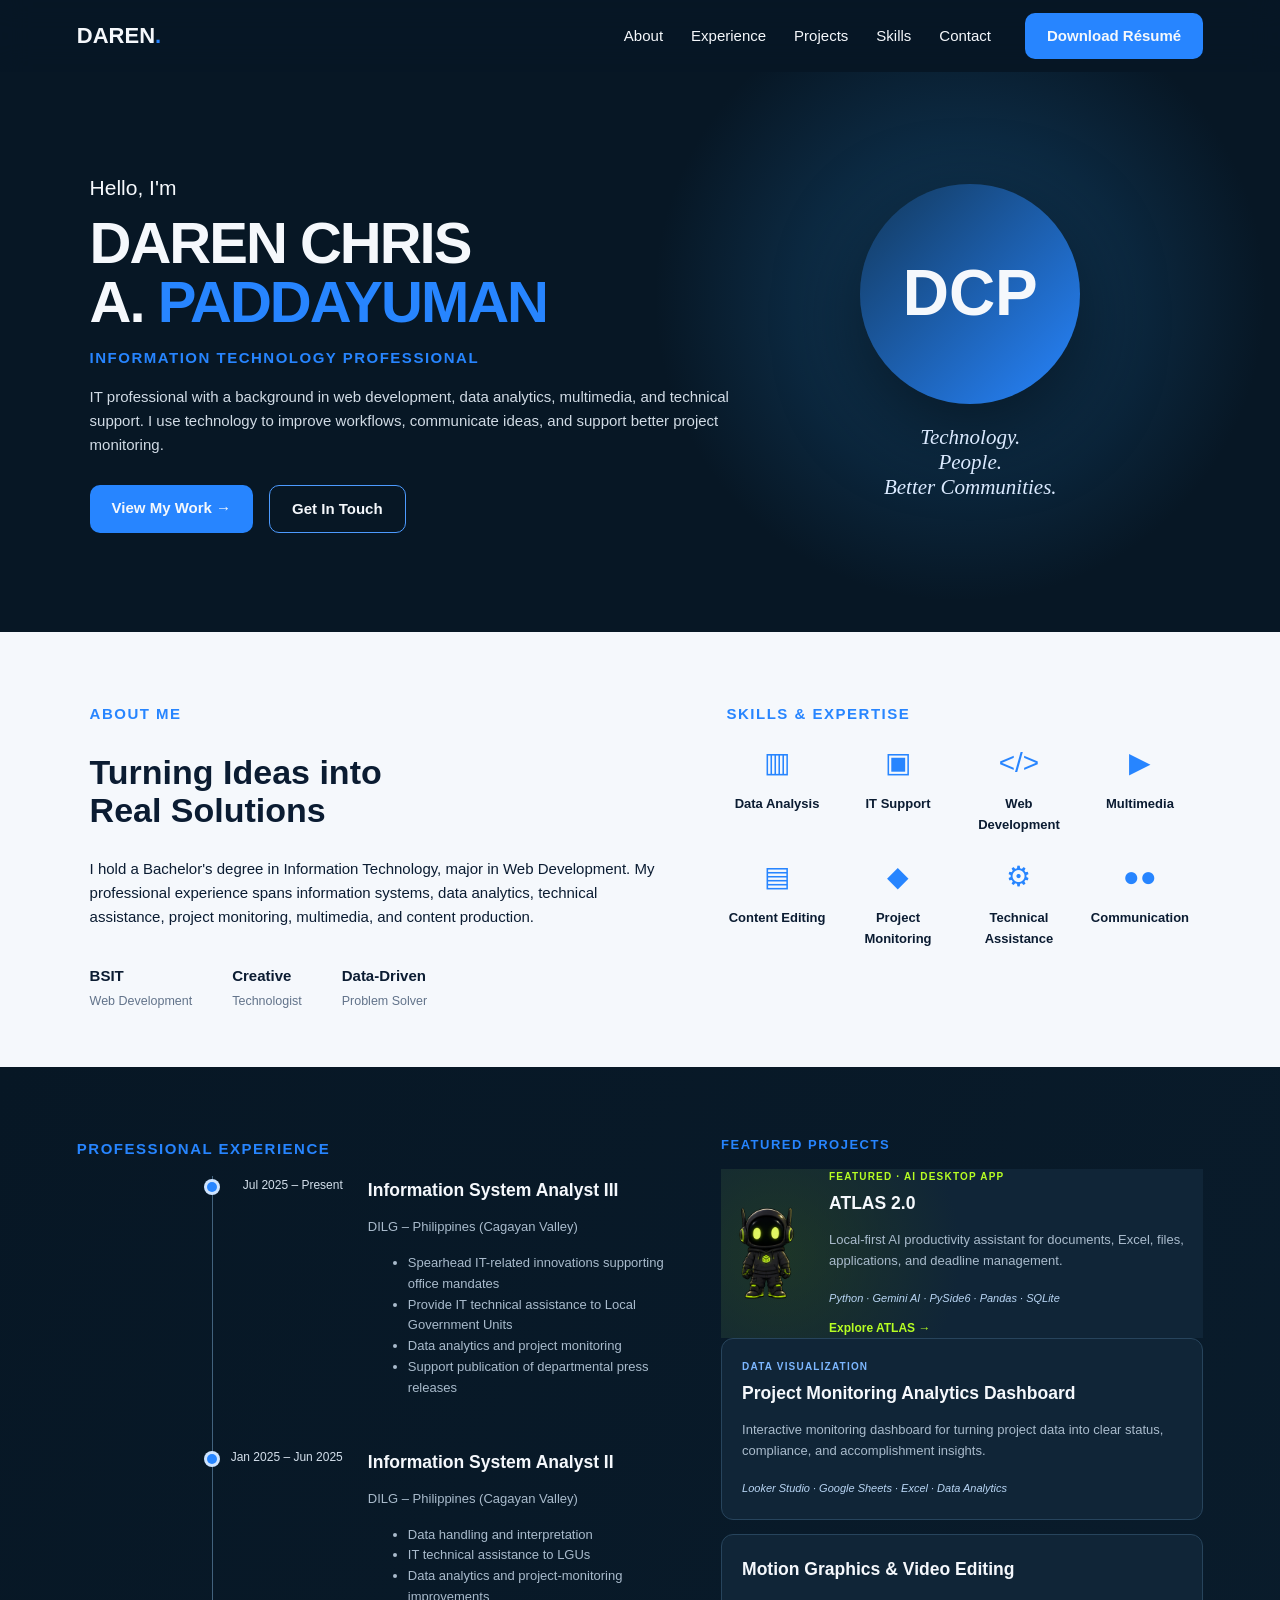
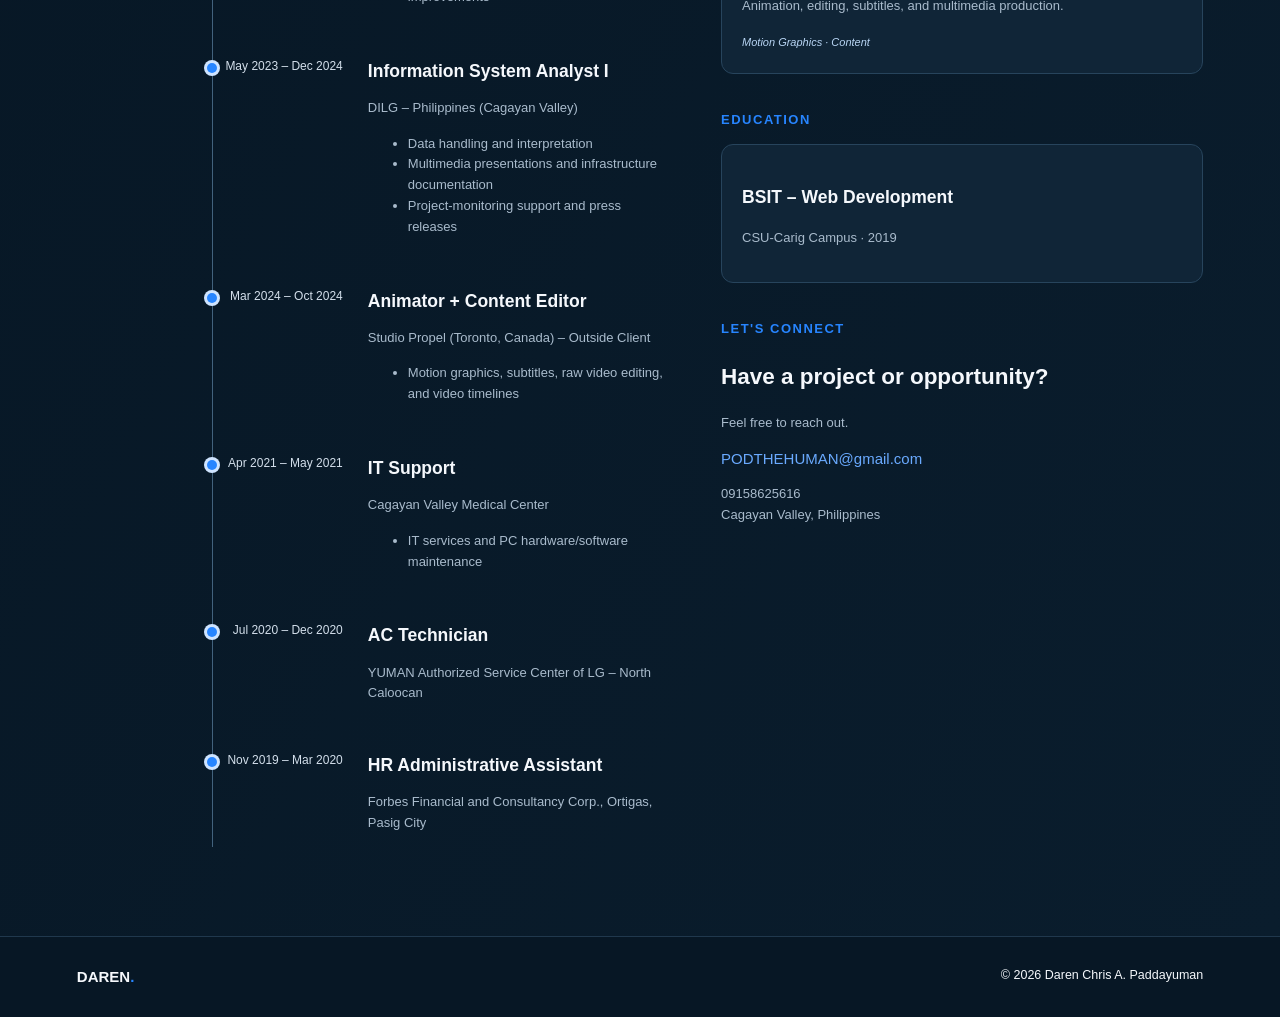
==== index.html @ d1129ef7 "Add files via upload" ====
<!doctype html><html><head><meta charset='utf-8'><meta name='viewport' content='width=device-width,initial-scale=1'><title>Daren Chris A. Paddayuman | Portfolio</title><link rel='stylesheet' href='style.css'></head><body>
<nav><a class='logo' href='#'>DAREN<span>.</span></a><div class='links'><a href='#about'>About</a><a href='#experience'>Experience</a><a href='#projects'>Projects</a><a href='#skills'>Skills</a><a href='#contact'>Contact</a></div><a class='btn' href='Daren-Chris-Paddayuman-Resume.docx' download>Download Résumé</a></nav>
<header class='hero'><div><p class='hello'>Hello, I'm</p><h1>DAREN CHRIS<br>A. <span>PADDAYUMAN</span></h1><p class='eyebrow'>INFORMATION TECHNOLOGY PROFESSIONAL</p><p class='lead'>IT professional with a background in web development, data analytics, multimedia, and technical support. I use technology to improve workflows, communicate ideas, and support better project monitoring.</p><div class='actions'><a class='btn' href='#projects'>View My Work →</a><a class='outline' href='#contact'>Get In Touch</a></div></div><div class='portrait'><div class='initials'>DCP</div><p>Technology.<br>People.<br>Better Communities.</p></div></header>
<section class='light split' id='about'><div><p class='eyebrow'>ABOUT ME</p><h2>Turning Ideas into<br>Real Solutions</h2><p>I hold a Bachelor's degree in Information Technology, major in Web Development. My professional experience spans information systems, data analytics, technical assistance, project monitoring, multimedia, and content production.</p><div class='traits'><b>BSIT<br><small>Web Development</small></b><b>Creative<br><small>Technologist</small></b><b>Data-Driven<br><small>Problem Solver</small></b></div></div><div id='skills'><p class='eyebrow'>SKILLS & EXPERTISE</p><div class='skillgrid'><span>▥<b>Data Analysis</b></span><span>▣<b>IT Support</b></span><span>&lt;/&gt;<b>Web Development</b></span><span>▶<b>Multimedia</b></span><span>▤<b>Content Editing</b></span><span>◆<b>Project Monitoring</b></span><span>⚙<b>Technical Assistance</b></span><span>●●<b>Communication</b></span></div></div></section>
<main class='dark split'><section id='experience'><p class='eyebrow'>PROFESSIONAL EXPERIENCE</p><div class='timeline'>
<article><time>Jul 2025 – Present</time><div><h3>Information System Analyst III</h3><p>DILG – Philippines (Cagayan Valley)</p><ul><li>Spearhead IT-related innovations supporting office mandates</li><li>Provide IT technical assistance to Local Government Units</li><li>Data analytics and project monitoring</li><li>Support publication of departmental press releases</li></ul></div></article>
<article><time>Jan 2025 – Jun 2025</time><div><h3>Information System Analyst II</h3><p>DILG – Philippines (Cagayan Valley)</p><ul><li>Data handling and interpretation</li><li>IT technical assistance to LGUs</li><li>Data analytics and project-monitoring improvements</li></ul></div></article>
<article><time>May 2023 – Dec 2024</time><div><h3>Information System Analyst I</h3><p>DILG – Philippines (Cagayan Valley)</p><ul><li>Data handling and interpretation</li><li>Multimedia presentations and infrastructure documentation</li><li>Project-monitoring support and press releases</li></ul></div></article>
<article><time>Mar 2024 – Oct 2024</time><div><h3>Animator + Content Editor</h3><p>Studio Propel (Toronto, Canada) – Outside Client</p><ul><li>Motion graphics, subtitles, raw video editing, and video timelines</li></ul></div></article>
<article><time>Apr 2021 – May 2021</time><div><h3>IT Support</h3><p>Cagayan Valley Medical Center</p><ul><li>IT services and PC hardware/software maintenance</li></ul></div></article>
<article><time>Jul 2020 – Dec 2020</time><div><h3>AC Technician</h3><p>YUMAN Authorized Service Center of LG – North Caloocan</p></div></article>
<article><time>Nov 2019 – Mar 2020</time><div><h3>HR Administrative Assistant</h3><p>Forbes Financial and Consultancy Corp., Ortigas, Pasig City</p></div></article></div></section>
<aside><section id='projects'><p class='eyebrow'>FEATURED PROJECTS</p><div class='cards'>
<a class='project-card atlas-card' href='atlas.html'><img src='assets/atlas-mascot.png' alt='ATLAS mascot'><div><span class='project-kicker'>FEATURED · AI DESKTOP APP</span><h3>ATLAS 2.0</h3><p>Local-first AI productivity assistant for documents, Excel, files, applications, and deadline management.</p><em>Python · Gemini AI · PySide6 · Pandas · SQLite</em><strong>Explore ATLAS →</strong></div></a>
<div class='project-card'><div><span class='project-kicker'>DATA VISUALIZATION</span><h3>Project Monitoring Analytics Dashboard</h3><p>Interactive monitoring dashboard for turning project data into clear status, compliance, and accomplishment insights.</p><em>Looker Studio · Google Sheets · Excel · Data Analytics</em></div></div>
<div><h3>Motion Graphics & Video Editing</h3><p>Animation, editing, subtitles, and multimedia production.</p><em>Motion Graphics · Content</em></div>
</div></section><section><p class='eyebrow'>EDUCATION</p><div class='card'><h3>BSIT – Web Development</h3><p>CSU-Carig Campus · 2019</p></div></section><section id='contact'><p class='eyebrow'>LET'S CONNECT</p><h2>Have a project or opportunity?</h2><p>Feel free to reach out.</p><a href='mailto:PODTHEHUMAN@gmail.com'>PODTHEHUMAN@gmail.com</a><p>09158625616<br>Cagayan Valley, Philippines</p></section></aside></main>
<footer><b>DAREN<span>.</span></b><small>© 2026 Daren Chris A. Paddayuman</small></footer><script src='script.js'></script></body></html>
---- style.css ----
:root{--bg:#071725;--bg2:#0b2031;--blue:#2785ff;--text:#f5f8fc;--muted:#a9bbcc;--ink:#0b1c32}*{box-sizing:border-box}html{scroll-behavior:smooth}body{margin:0;font:15px/1.6 Inter,Segoe UI,Arial,sans-serif;background:var(--bg);color:var(--text)}nav{height:72px;display:flex;align-items:center;gap:34px;padding:0 6%;position:sticky;top:0;z-index:10;background:rgba(7,23,37,.92);backdrop-filter:blur(14px)}a{color:inherit;text-decoration:none}.logo{font-size:22px;font-weight:900;margin-right:auto}.logo span,footer span,h1 span,.eyebrow{color:var(--blue)}.links{display:flex;gap:28px}.btn,.outline{display:inline-block;padding:11px 22px;border-radius:10px;font-weight:700}.btn{background:var(--blue)}.outline{border:1px solid #4d9bff}.hero{min-height:560px;padding:80px 7%;display:grid;grid-template-columns:1.2fr .8fr;align-items:center;background:radial-gradient(circle at 75% 40%,#123e61 0,transparent 30%)}.hello{font-size:21px;margin:0}.hero h1{font-size:58px;line-height:1.02;margin:8px 0 12px;letter-spacing:-2px}.eyebrow{font-weight:800;letter-spacing:1.5px}.lead{max-width:650px;color:#d1dbe5}.actions{display:flex;gap:16px;margin-top:28px}.portrait{height:360px;display:grid;place-content:center;text-align:center;position:relative}.initials{width:220px;height:220px;border-radius:50%;display:grid;place-content:center;background:linear-gradient(135deg,#12385b,#2785ff);font-size:64px;font-weight:900;box-shadow:0 25px 80px #0008}.portrait p{font:italic 21px Georgia;color:#dbeaff}.split{display:grid;grid-template-columns:1.1fr .9fr}.light{background:#f5f8fc;color:var(--ink);padding:55px 7%;gap:70px}.light h2{font-size:34px;line-height:1.1}.traits{display:flex;gap:40px;margin-top:35px}.traits small{font-weight:400;color:#62738a}.skillgrid{display:grid;grid-template-columns:repeat(4,1fr);gap:20px}.skillgrid span{display:flex;flex-direction:column;text-align:center;gap:8px;font-size:28px;color:var(--blue)}.skillgrid b{font-size:13px;color:var(--ink)}.dark{padding:55px 6%;gap:55px;background:linear-gradient(120deg,#071725,#0a1d2d)}.timeline{border-left:1px solid #42627d;margin-left:135px}.timeline article{display:grid;grid-template-columns:130px 1fr;gap:25px;margin:0 0 34px;position:relative}.timeline time{margin-left:-160px;text-align:right;color:#d3dfeb;font-size:12px}.timeline article:before{content:'';width:10px;height:10px;border-radius:50%;background:var(--blue);position:absolute;left:-6px;top:6px;box-shadow:0 0 0 3px #cfe4ff}.timeline h3,.cards h3{margin:0}.timeline p,.timeline li,.cards p,aside p{color:var(--muted);font-size:13px}.cards>div,.card{padding:20px;margin-bottom:14px;border:1px solid #27445c;border-radius:12px;background:#102537}.cards em{font-size:11px;color:#b9d6f5}aside section{margin-bottom:36px}#contact a{color:#6aaaff}footer{display:flex;justify-content:space-between;padding:28px 6%;border-top:1px solid #20384d}@media(max-width:850px){.links{display:none}.hero,.split{grid-template-columns:1fr}.hero{padding-top:45px}.hero h1{font-size:42px}.portrait{height:300px}.skillgrid{grid-template-columns:repeat(2,1fr)}.light,.dark{padding:45px 7%}.timeline{margin-left:0}.timeline article{grid-template-columns:1fr;padding-left:20px}.timeline time{margin:0;text-align:left}.traits{flex-wrap:wrap}nav .btn{font-size:12px;padding:9px 12px}}
.project-card{display:flex!important;gap:16px;align-items:center;transition:.25s transform,.25s border-color}.project-card:hover{transform:translateY(-3px);border-color:#4d9bff}.project-card img{width:92px;height:92px;object-fit:contain;flex:none}.project-card>div{min-width:0}.project-kicker{display:block;color:#7cb7ff;font-size:10px;font-weight:800;letter-spacing:1.2px;margin-bottom:4px}.project-card strong{display:block;color:#72aaff;margin-top:10px;font-size:12px}.atlas-card{border-color:#6f9f21!important;background:radial-gradient(circle at 12% 50%,rgba(183,255,35,.12),#102537 42%)!important}.atlas-card .project-kicker,.atlas-card strong{color:#b7ff23}
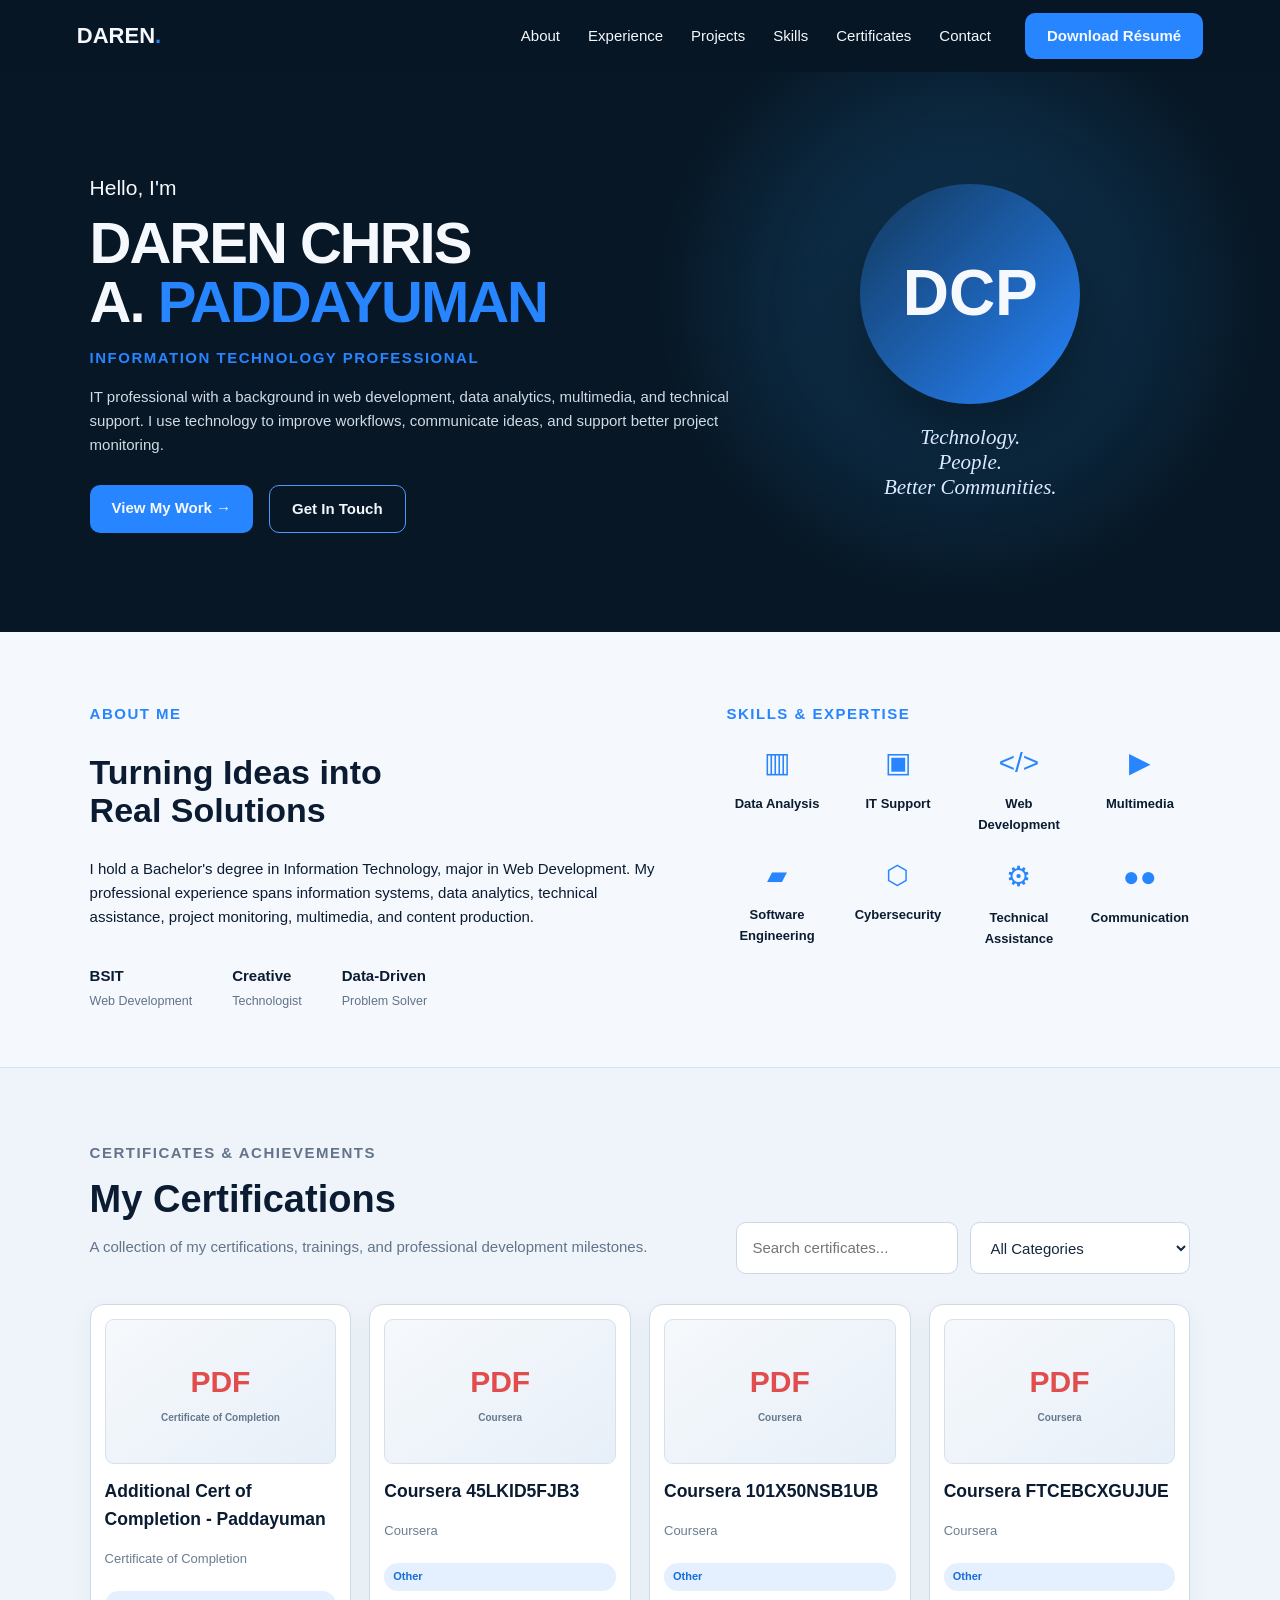
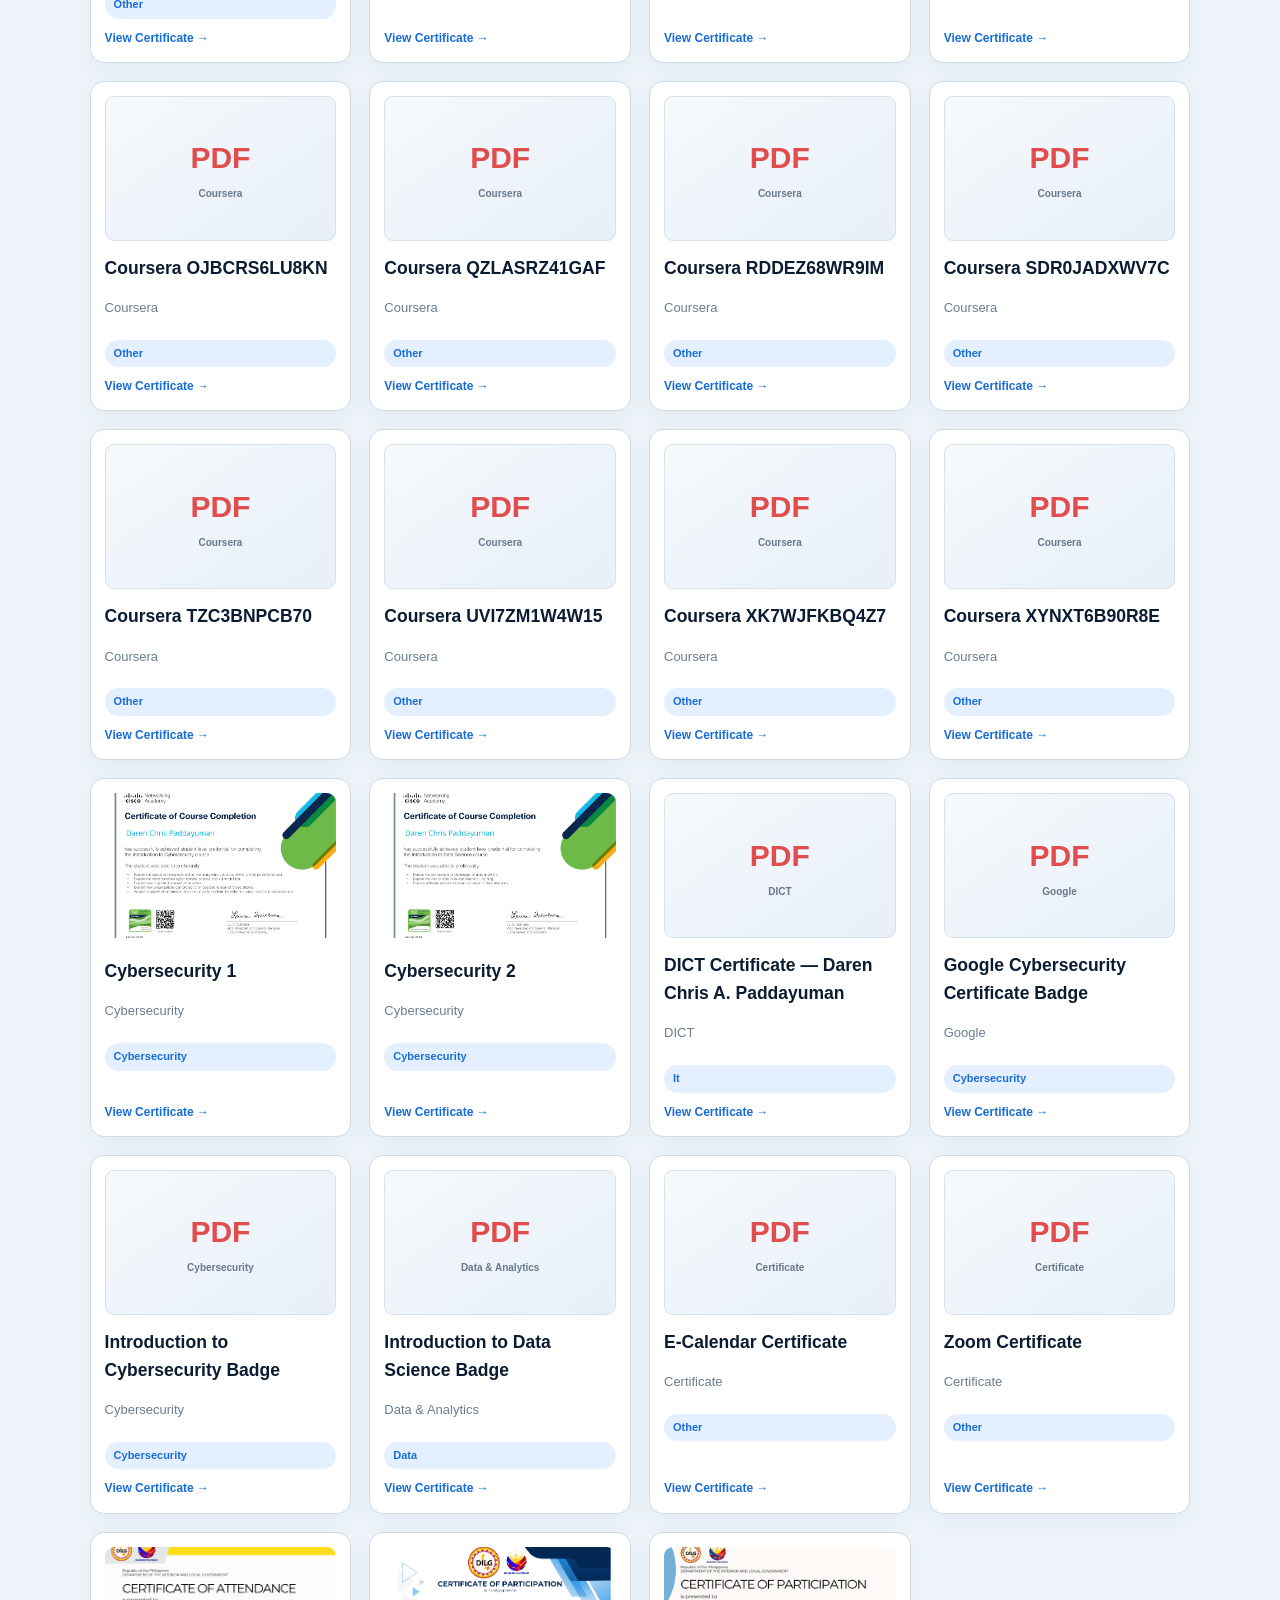
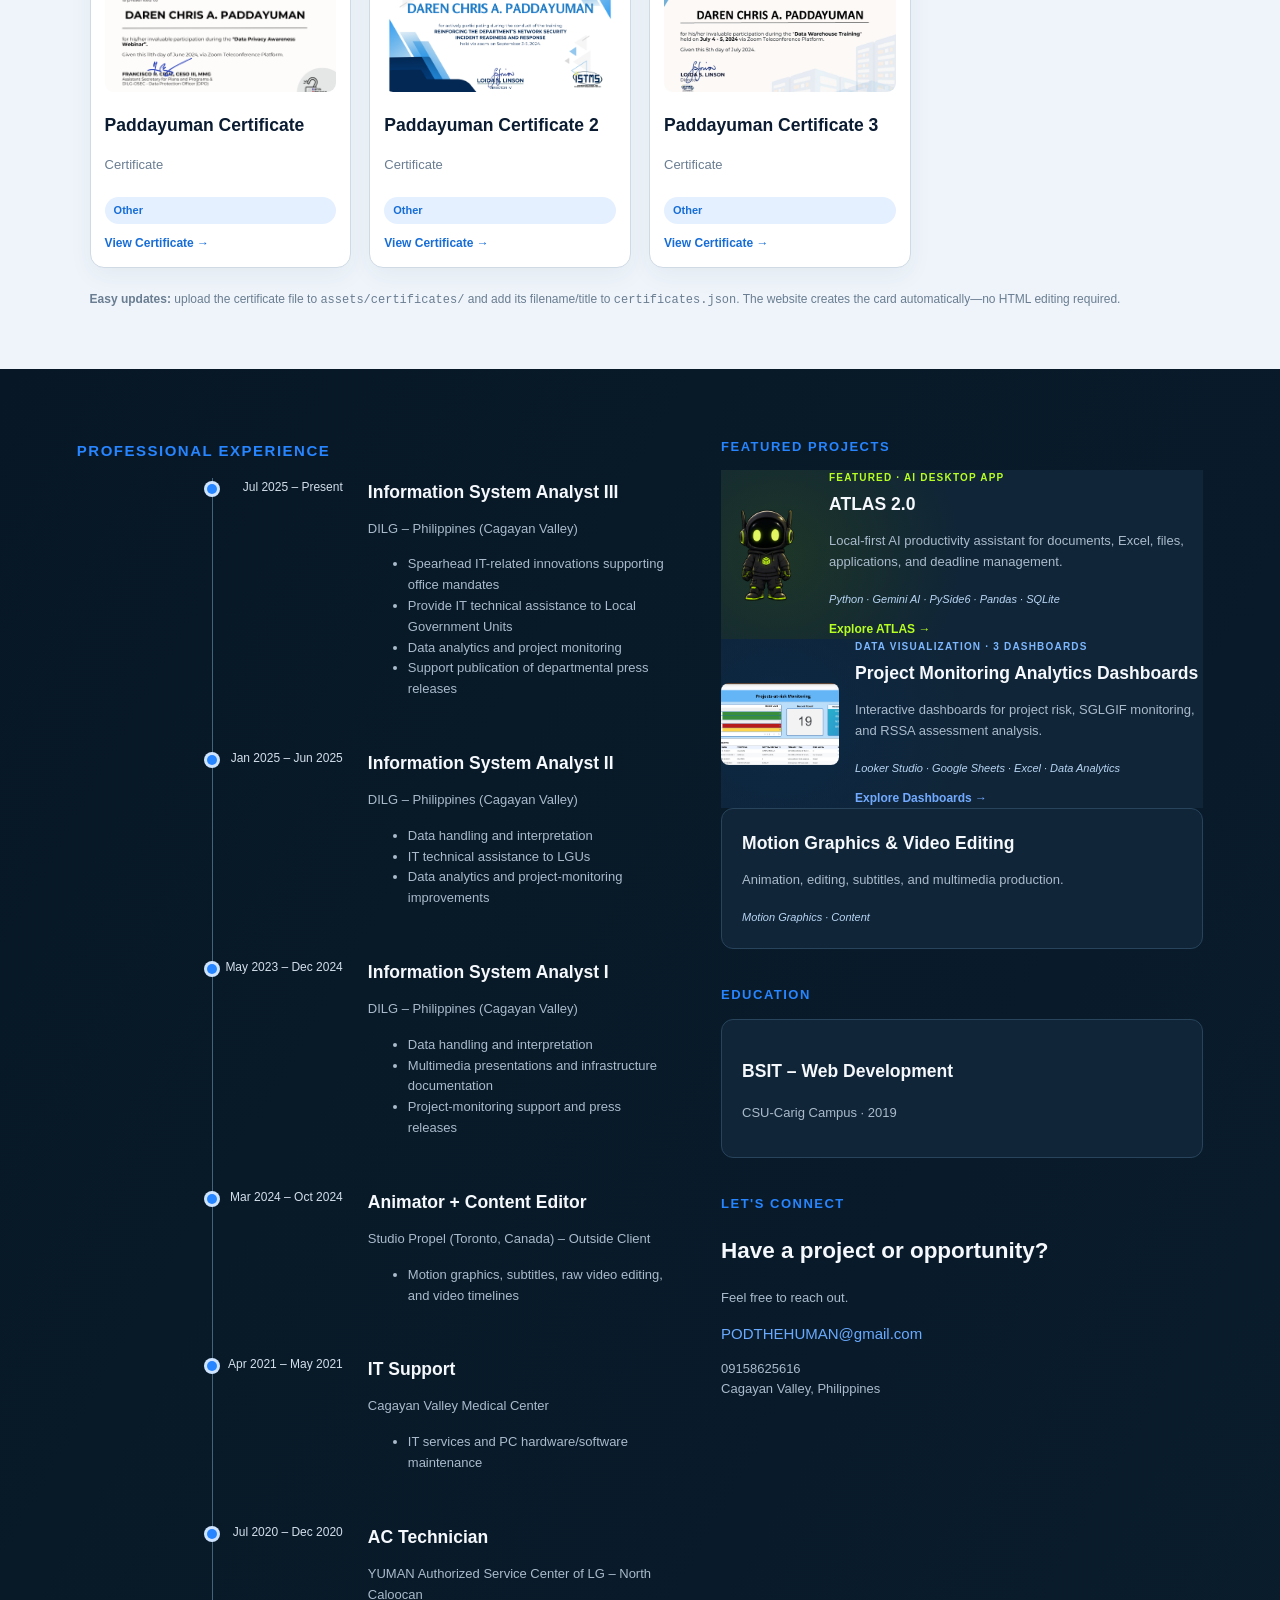
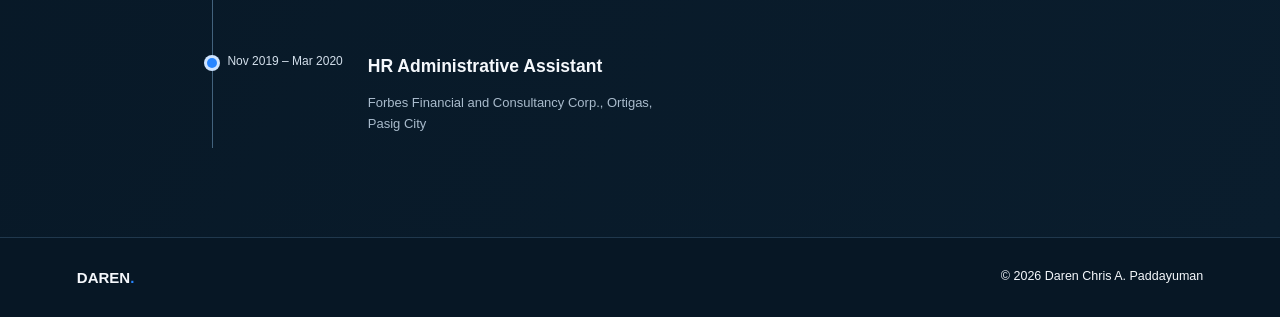
==== commit 02d8afb1: "Add files via upload" ====
--- a/index.html
+++ b/index.html
@@ -1,7 +1,19 @@
 <!doctype html><html><head><meta charset='utf-8'><meta name='viewport' content='width=device-width,initial-scale=1'><title>Daren Chris A. Paddayuman | Portfolio</title><link rel='stylesheet' href='style.css'></head><body>
-<nav><a class='logo' href='#'>DAREN<span>.</span></a><div class='links'><a href='#about'>About</a><a href='#experience'>Experience</a><a href='#projects'>Projects</a><a href='#skills'>Skills</a><a href='#contact'>Contact</a></div><a class='btn' href='Daren-Chris-Paddayuman-Resume.docx' download>Download Résumé</a></nav>
+<nav><a class='logo' href='#'>DAREN<span>.</span></a><div class='links'><a href='#about'>About</a><a href='#experience'>Experience</a><a href='#projects'>Projects</a><a href='#skills'>Skills</a><a href='#certificates'>Certificates</a><a href='#contact'>Contact</a></div><a class='btn' href='Daren-Chris-Paddayuman-Resume.docx' download>Download Résumé</a></nav>
 <header class='hero'><div><p class='hello'>Hello, I'm</p><h1>DAREN CHRIS<br>A. <span>PADDAYUMAN</span></h1><p class='eyebrow'>INFORMATION TECHNOLOGY PROFESSIONAL</p><p class='lead'>IT professional with a background in web development, data analytics, multimedia, and technical support. I use technology to improve workflows, communicate ideas, and support better project monitoring.</p><div class='actions'><a class='btn' href='#projects'>View My Work →</a><a class='outline' href='#contact'>Get In Touch</a></div></div><div class='portrait'><div class='initials'>DCP</div><p>Technology.<br>People.<br>Better Communities.</p></div></header>
-<section class='light split' id='about'><div><p class='eyebrow'>ABOUT ME</p><h2>Turning Ideas into<br>Real Solutions</h2><p>I hold a Bachelor's degree in Information Technology, major in Web Development. My professional experience spans information systems, data analytics, technical assistance, project monitoring, multimedia, and content production.</p><div class='traits'><b>BSIT<br><small>Web Development</small></b><b>Creative<br><small>Technologist</small></b><b>Data-Driven<br><small>Problem Solver</small></b></div></div><div id='skills'><p class='eyebrow'>SKILLS & EXPERTISE</p><div class='skillgrid'><span>▥<b>Data Analysis</b></span><span>▣<b>IT Support</b></span><span>&lt;/&gt;<b>Web Development</b></span><span>▶<b>Multimedia</b></span><span>▤<b>Content Editing</b></span><span>◆<b>Project Monitoring</b></span><span>⚙<b>Technical Assistance</b></span><span>●●<b>Communication</b></span></div></div></section>
+<section class='light split' id='about'><div><p class='eyebrow'>ABOUT ME</p><h2>Turning Ideas into<br>Real Solutions</h2><p>I hold a Bachelor's degree in Information Technology, major in Web Development. My professional experience spans information systems, data analytics, technical assistance, project monitoring, multimedia, and content production.</p><div class='traits'><b>BSIT<br><small>Web Development</small></b><b>Creative<br><small>Technologist</small></b><b>Data-Driven<br><small>Problem Solver</small></b></div></div><div id='skills'><p class='eyebrow'>SKILLS & EXPERTISE</p><div class='skillgrid'><span>▥<b>Data Analysis</b></span><span>▣<b>IT Support</b></span><span>&lt;/&gt;<b>Web Development</b></span><span>▶<b>Multimedia</b></span><span>▰<b>Software Engineering</b></span><span>⬡<b>Cybersecurity</b></span><span>⚙<b>Technical Assistance</b></span><span>●●<b>Communication</b></span></div></div></section>
+
+<section class='certificates-section' id='certificates'>
+  <div class='certificates-heading'>
+    <div><p class='eyebrow'>CERTIFICATES & ACHIEVEMENTS</p><h2>My Certifications</h2><p>A collection of my certifications, trainings, and professional development milestones.</p></div>
+    <div class='certificate-tools'><input id='certificateSearch' type='search' placeholder='Search certificates...' aria-label='Search certificates'><select id='certificateCategory' aria-label='Filter certificate category'><option value='all'>All Categories</option><option value='data'>Data & Analytics</option><option value='cybersecurity'>Cybersecurity</option><option value='software'>Software Engineering</option><option value='web'>Web Development</option><option value='it'>IT & Technical</option><option value='other'>Other</option></select></div>
+  </div>
+  <div class='certificate-grid' id='certificateGrid'>
+    <article class='certificate-empty'><div class='certificate-icon'>⌛</div><h3>Loading certificates…</h3><p>The gallery is generated automatically from <code>assets/certificates/certificates.json</code>.</p></article>
+  </div>
+  <p class='certificate-note'><strong>Easy updates:</strong> upload the certificate file to <code>assets/certificates/</code> and add its filename/title to <code>certificates.json</code>. The website creates the card automatically—no HTML editing required.</p>
+</section>
+
 <main class='dark split'><section id='experience'><p class='eyebrow'>PROFESSIONAL EXPERIENCE</p><div class='timeline'>
 <article><time>Jul 2025 – Present</time><div><h3>Information System Analyst III</h3><p>DILG – Philippines (Cagayan Valley)</p><ul><li>Spearhead IT-related innovations supporting office mandates</li><li>Provide IT technical assistance to Local Government Units</li><li>Data analytics and project monitoring</li><li>Support publication of departmental press releases</li></ul></div></article>
 <article><time>Jan 2025 – Jun 2025</time><div><h3>Information System Analyst II</h3><p>DILG – Philippines (Cagayan Valley)</p><ul><li>Data handling and interpretation</li><li>IT technical assistance to LGUs</li><li>Data analytics and project-monitoring improvements</li></ul></div></article>
@@ -12,7 +24,7 @@
 <article><time>Nov 2019 – Mar 2020</time><div><h3>HR Administrative Assistant</h3><p>Forbes Financial and Consultancy Corp., Ortigas, Pasig City</p></div></article></div></section>
 <aside><section id='projects'><p class='eyebrow'>FEATURED PROJECTS</p><div class='cards'>
 <a class='project-card atlas-card' href='atlas.html'><img src='assets/atlas-mascot.png' alt='ATLAS mascot'><div><span class='project-kicker'>FEATURED · AI DESKTOP APP</span><h3>ATLAS 2.0</h3><p>Local-first AI productivity assistant for documents, Excel, files, applications, and deadline management.</p><em>Python · Gemini AI · PySide6 · Pandas · SQLite</em><strong>Explore ATLAS →</strong></div></a>
-<div class='project-card'><div><span class='project-kicker'>DATA VISUALIZATION</span><h3>Project Monitoring Analytics Dashboard</h3><p>Interactive monitoring dashboard for turning project data into clear status, compliance, and accomplishment insights.</p><em>Looker Studio · Google Sheets · Excel · Data Analytics</em></div></div>
+<a class='project-card dashboard-card' href='dashboards.html'><img src='assets/projects-at-risk.png' alt='Project Monitoring Analytics Dashboards'><div><span class='project-kicker'>DATA VISUALIZATION · 3 DASHBOARDS</span><h3>Project Monitoring Analytics Dashboards</h3><p>Interactive dashboards for project risk, SGLGIF monitoring, and RSSA assessment analysis.</p><em>Looker Studio · Google Sheets · Excel · Data Analytics</em><strong>Explore Dashboards →</strong></div></a>
 <div><h3>Motion Graphics & Video Editing</h3><p>Animation, editing, subtitles, and multimedia production.</p><em>Motion Graphics · Content</em></div>
 </div></section><section><p class='eyebrow'>EDUCATION</p><div class='card'><h3>BSIT – Web Development</h3><p>CSU-Carig Campus · 2019</p></div></section><section id='contact'><p class='eyebrow'>LET'S CONNECT</p><h2>Have a project or opportunity?</h2><p>Feel free to reach out.</p><a href='mailto:PODTHEHUMAN@gmail.com'>PODTHEHUMAN@gmail.com</a><p>09158625616<br>Cagayan Valley, Philippines</p></section></aside></main>
 <footer><b>DAREN<span>.</span></b><small>© 2026 Daren Chris A. Paddayuman</small></footer><script src='script.js'></script></body></html>
--- a/style.css
+++ b/style.css
@@ -1,2 +1,7 @@
 :root{--bg:#071725;--bg2:#0b2031;--blue:#2785ff;--text:#f5f8fc;--muted:#a9bbcc;--ink:#0b1c32}*{box-sizing:border-box}html{scroll-behavior:smooth}body{margin:0;font:15px/1.6 Inter,Segoe UI,Arial,sans-serif;background:var(--bg);color:var(--text)}nav{height:72px;display:flex;align-items:center;gap:34px;padding:0 6%;position:sticky;top:0;z-index:10;background:rgba(7,23,37,.92);backdrop-filter:blur(14px)}a{color:inherit;text-decoration:none}.logo{font-size:22px;font-weight:900;margin-right:auto}.logo span,footer span,h1 span,.eyebrow{color:var(--blue)}.links{display:flex;gap:28px}.btn,.outline{display:inline-block;padding:11px 22px;border-radius:10px;font-weight:700}.btn{background:var(--blue)}.outline{border:1px solid #4d9bff}.hero{min-height:560px;padding:80px 7%;display:grid;grid-template-columns:1.2fr .8fr;align-items:center;background:radial-gradient(circle at 75% 40%,#123e61 0,transparent 30%)}.hello{font-size:21px;margin:0}.hero h1{font-size:58px;line-height:1.02;margin:8px 0 12px;letter-spacing:-2px}.eyebrow{font-weight:800;letter-spacing:1.5px}.lead{max-width:650px;color:#d1dbe5}.actions{display:flex;gap:16px;margin-top:28px}.portrait{height:360px;display:grid;place-content:center;text-align:center;position:relative}.initials{width:220px;height:220px;border-radius:50%;display:grid;place-content:center;background:linear-gradient(135deg,#12385b,#2785ff);font-size:64px;font-weight:900;box-shadow:0 25px 80px #0008}.portrait p{font:italic 21px Georgia;color:#dbeaff}.split{display:grid;grid-template-columns:1.1fr .9fr}.light{background:#f5f8fc;color:var(--ink);padding:55px 7%;gap:70px}.light h2{font-size:34px;line-height:1.1}.traits{display:flex;gap:40px;margin-top:35px}.traits small{font-weight:400;color:#62738a}.skillgrid{display:grid;grid-template-columns:repeat(4,1fr);gap:20px}.skillgrid span{display:flex;flex-direction:column;text-align:center;gap:8px;font-size:28px;color:var(--blue)}.skillgrid b{font-size:13px;color:var(--ink)}.dark{padding:55px 6%;gap:55px;background:linear-gradient(120deg,#071725,#0a1d2d)}.timeline{border-left:1px solid #42627d;margin-left:135px}.timeline article{display:grid;grid-template-columns:130px 1fr;gap:25px;margin:0 0 34px;position:relative}.timeline time{margin-left:-160px;text-align:right;color:#d3dfeb;font-size:12px}.timeline article:before{content:'';width:10px;height:10px;border-radius:50%;background:var(--blue);position:absolute;left:-6px;top:6px;box-shadow:0 0 0 3px #cfe4ff}.timeline h3,.cards h3{margin:0}.timeline p,.timeline li,.cards p,aside p{color:var(--muted);font-size:13px}.cards>div,.card{padding:20px;margin-bottom:14px;border:1px solid #27445c;border-radius:12px;background:#102537}.cards em{font-size:11px;color:#b9d6f5}aside section{margin-bottom:36px}#contact a{color:#6aaaff}footer{display:flex;justify-content:space-between;padding:28px 6%;border-top:1px solid #20384d}@media(max-width:850px){.links{display:none}.hero,.split{grid-template-columns:1fr}.hero{padding-top:45px}.hero h1{font-size:42px}.portrait{height:300px}.skillgrid{grid-template-columns:repeat(2,1fr)}.light,.dark{padding:45px 7%}.timeline{margin-left:0}.timeline article{grid-template-columns:1fr;padding-left:20px}.timeline time{margin:0;text-align:left}.traits{flex-wrap:wrap}nav .btn{font-size:12px;padding:9px 12px}}
 .project-card{display:flex!important;gap:16px;align-items:center;transition:.25s transform,.25s border-color}.project-card:hover{transform:translateY(-3px);border-color:#4d9bff}.project-card img{width:92px;height:92px;object-fit:contain;flex:none}.project-card>div{min-width:0}.project-kicker{display:block;color:#7cb7ff;font-size:10px;font-weight:800;letter-spacing:1.2px;margin-bottom:4px}.project-card strong{display:block;color:#72aaff;margin-top:10px;font-size:12px}.atlas-card{border-color:#6f9f21!important;background:radial-gradient(circle at 12% 50%,rgba(183,255,35,.12),#102537 42%)!important}.atlas-card .project-kicker,.atlas-card strong{color:#b7ff23}
+.dashboard-card{border-color:#225e84!important;background:radial-gradient(circle at 12% 50%,rgba(39,133,255,.13),#102537 44%)!important}.dashboard-card img{width:118px;height:82px;border-radius:8px;object-fit:cover}.case-page{background:#06131f}.links .active{color:#8fbfff}.dashboard-case{max-width:1500px;margin:auto;padding:38px 5% 70px}.back-link{color:#b9cadb;display:inline-block;margin:5px 0 34px}.dashboard-hero{display:grid;grid-template-columns:1.2fr .8fr;gap:50px;align-items:center;margin-bottom:38px}.dashboard-hero h1{font-size:56px;line-height:1.04;margin:10px 0 20px;letter-spacing:-2px}.dashboard-hero h1 span{background:linear-gradient(90deg,#39b8ff,#8b65ff);-webkit-background-clip:text;color:transparent}.tech-pills,.feature-pills{display:flex;gap:10px;flex-wrap:wrap;margin-top:22px}.tech-pills span,.feature-pills span{border:1px solid #29485f;background:#0d2232;border-radius:999px;padding:7px 13px;font-size:12px;color:#cfe0ee}.data-mark{min-height:230px;border:1px solid #24445d;border-radius:24px;background:radial-gradient(circle,#143f5c,#091925 62%);display:grid;place-content:center;text-align:center;box-shadow:0 30px 80px #0006}.data-mark b{font-size:72px;letter-spacing:8px;color:#58c7ff}.data-mark span{color:#b7ff23;font:italic 22px Georgia}.dashboard-grid{display:grid;grid-template-columns:1fr 1fr;gap:22px}.dash-showcase{overflow:hidden;border:1px solid #25445c;border-radius:16px;background:#0b1c2a;box-shadow:0 18px 50px #0003}.dash-showcase.wide{grid-column:1/-1;display:grid;grid-template-columns:1.35fr .65fr}.dash-image{background:#07131d;padding:12px}.dash-image img{display:block;width:100%;height:330px;object-fit:cover;object-position:top;border-radius:10px}.dash-showcase.wide .dash-image img{height:390px}.dash-copy{padding:24px}.dash-copy h2{font-size:25px;margin:5px 0 8px}.dash-copy p{color:#a9bbcc}.data-cta{margin-top:30px;border:1px solid #25445c;border-radius:16px;padding:25px 30px;display:grid;grid-template-columns:auto 1fr auto;gap:22px;align-items:center;background:#0b1c2a}.data-cta h2,.data-cta p{margin:0}.data-cta p{color:#a9bbcc}.chart-icon{font-size:45px;color:#42d5c5}.data-cta blockquote{color:#9ec7df;font:italic 16px Georgia}@media(max-width:900px){.dashboard-hero,.dashboard-grid,.dash-showcase.wide{grid-template-columns:1fr}.dashboard-hero h1{font-size:40px}.dash-showcase.wide{display:block}.dash-image img,.dash-showcase.wide .dash-image img{height:auto}.data-cta{grid-template-columns:1fr}.data-mark{min-height:170px}.data-mark b{font-size:48px}}
+
+.certificates-section{background:#eef4fa;color:var(--ink);padding:58px 7%;border-top:1px solid #d8e3ee}.certificates-heading{display:flex;justify-content:space-between;gap:35px;align-items:end;margin-bottom:30px}.certificates-heading h2{font-size:38px;line-height:1.05;margin:5px 0 10px}.certificates-heading p{color:#62738a;max-width:650px}.certificate-tools{display:flex;gap:12px;flex-wrap:wrap}.certificate-tools input,.certificate-tools select{min-width:220px;padding:13px 15px;border:1px solid #cbd8e5;border-radius:10px;background:white;color:#15283e;font:inherit;outline:none}.certificate-tools input:focus,.certificate-tools select:focus{border-color:var(--blue);box-shadow:0 0 0 3px rgba(39,133,255,.1)}.certificate-grid{display:grid;grid-template-columns:repeat(4,1fr);gap:18px}.certificate-card,.certificate-empty{min-height:260px;border:1px solid #cfdae5;border-radius:14px;background:#fff;padding:14px;box-shadow:0 8px 25px rgba(22,54,84,.05)}.certificate-card img{width:100%;height:145px;object-fit:cover;border-radius:9px;background:#edf3f8}.certificate-card h3,.certificate-empty h3{margin:13px 0 3px}.certificate-card p,.certificate-empty p{color:#6a7d91;font-size:13px}.certificate-card .certificate-tag{display:inline-block;margin-top:8px;padding:5px 9px;border-radius:999px;background:#e4f0ff;color:#176dd7;font-size:11px;font-weight:700}.certificate-card a{color:#176dd7;font-weight:700;font-size:12px}.certificate-empty{border-style:dashed;text-align:center;display:grid;place-content:center}.certificate-icon{font-size:42px;color:var(--blue)}.certificate-empty code{background:#edf3f8;padding:2px 5px;border-radius:4px}.certificate-note{margin:22px 0 0;color:#6a7d91;font-size:12px}.skillgrid span:nth-child(5),.skillgrid span:nth-child(6){font-size:26px}@media(max-width:1000px){.certificate-grid{grid-template-columns:repeat(2,1fr)}.certificates-heading{align-items:start;flex-direction:column}}@media(max-width:600px){.certificate-grid{grid-template-columns:1fr}.certificate-tools,.certificate-tools input,.certificate-tools select{width:100%;min-width:0}.certificates-section{padding:45px 7%}}
+
+.certificate-card{display:flex;flex-direction:column}.certificate-card>a:last-child{margin-top:auto;padding-top:10px}.certificate-preview-link{display:block}.certificate-pdf-preview{height:145px;border-radius:9px;background:linear-gradient(145deg,#f6f9fc,#e7eff8);display:grid;place-content:center;text-align:center;border:1px solid #d7e1eb}.certificate-pdf-preview span{font-size:30px;font-weight:900;color:#e14c4c}.certificate-pdf-preview small{margin-top:4px;color:#66788c}.certificate-card[hidden]{display:none}
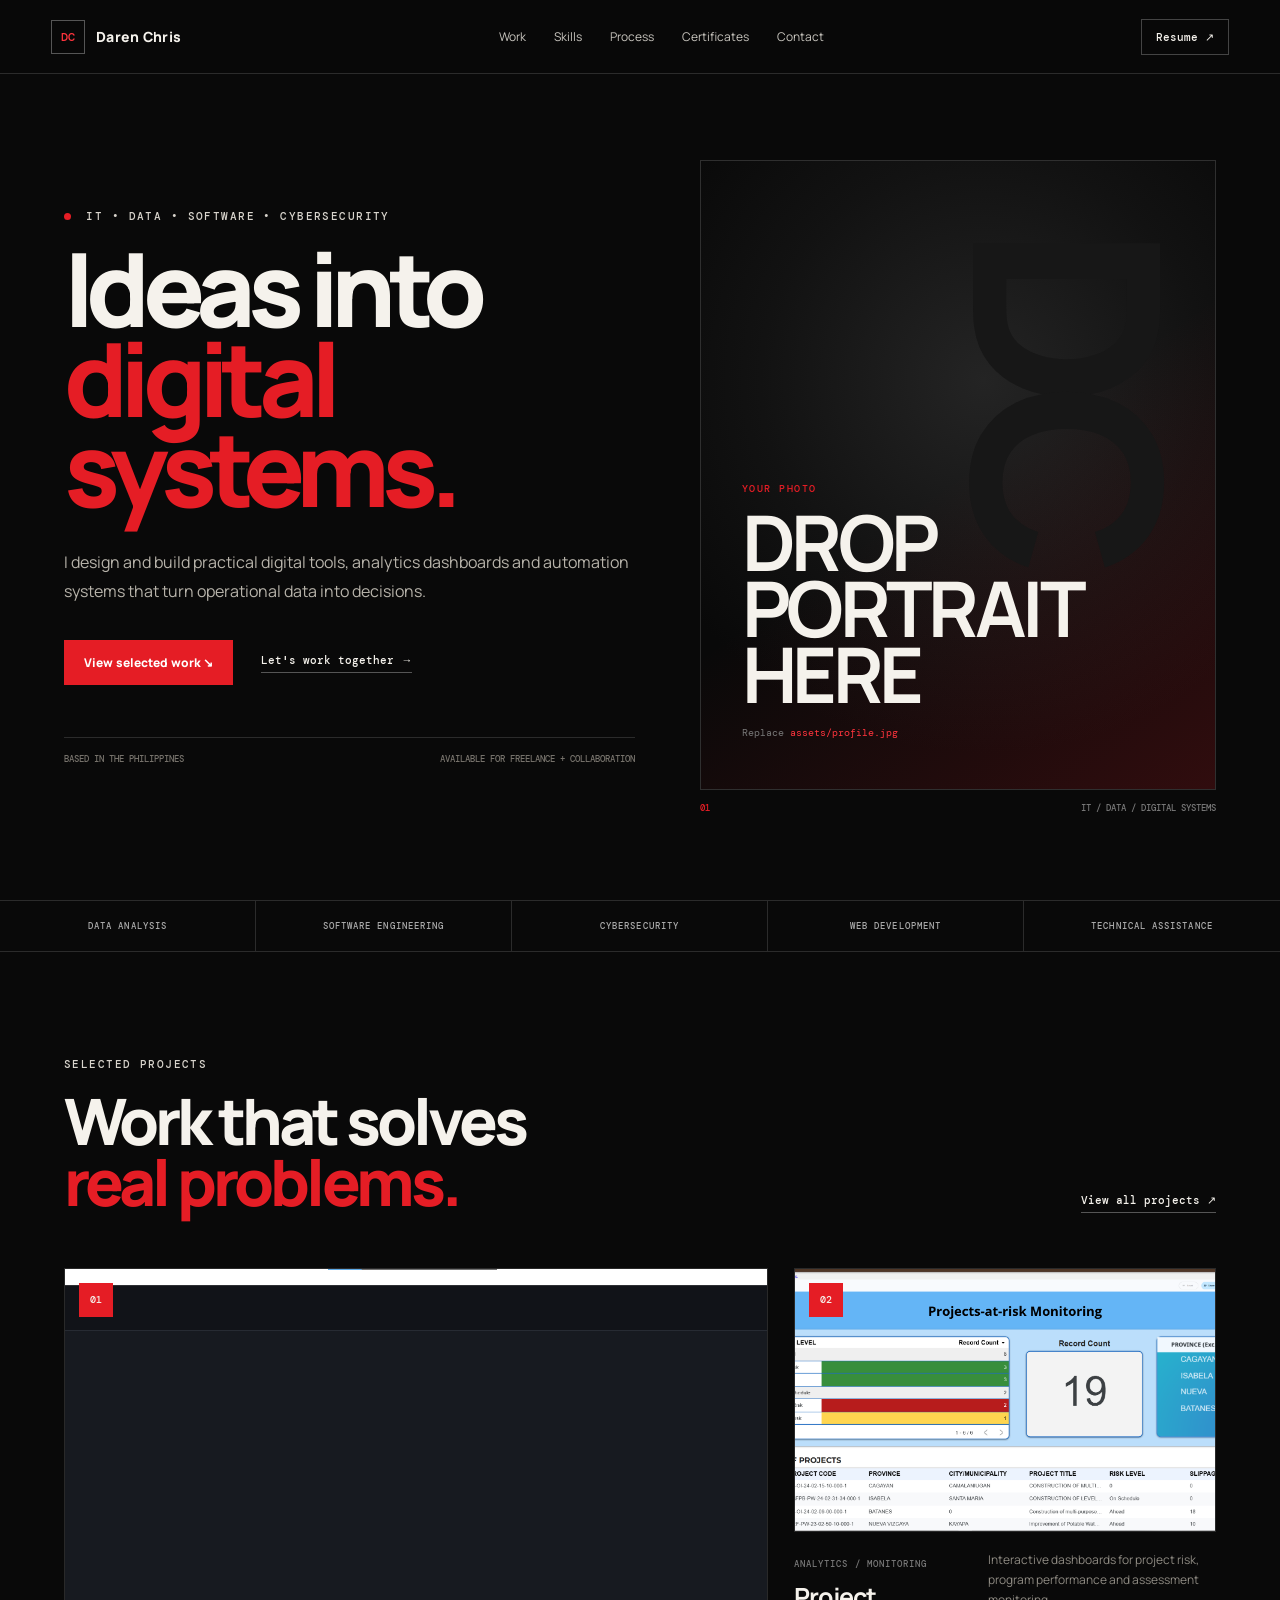
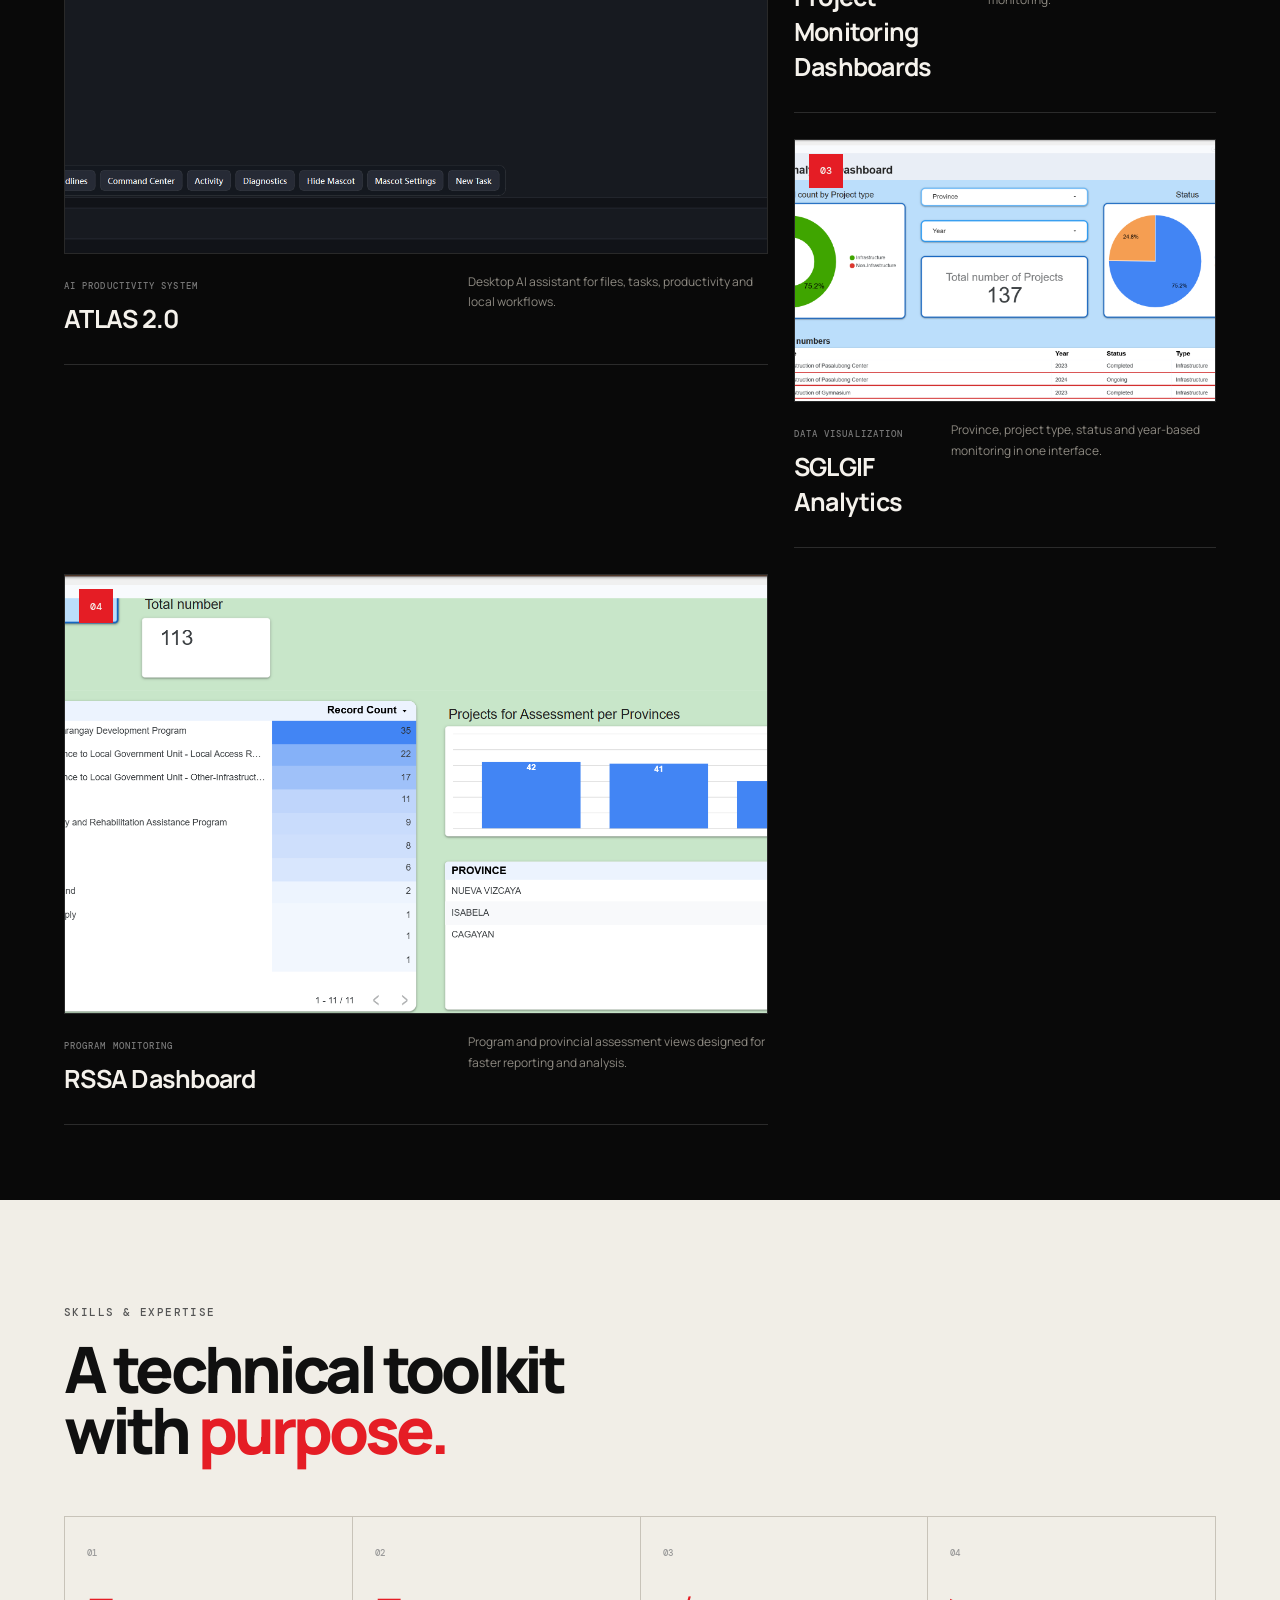
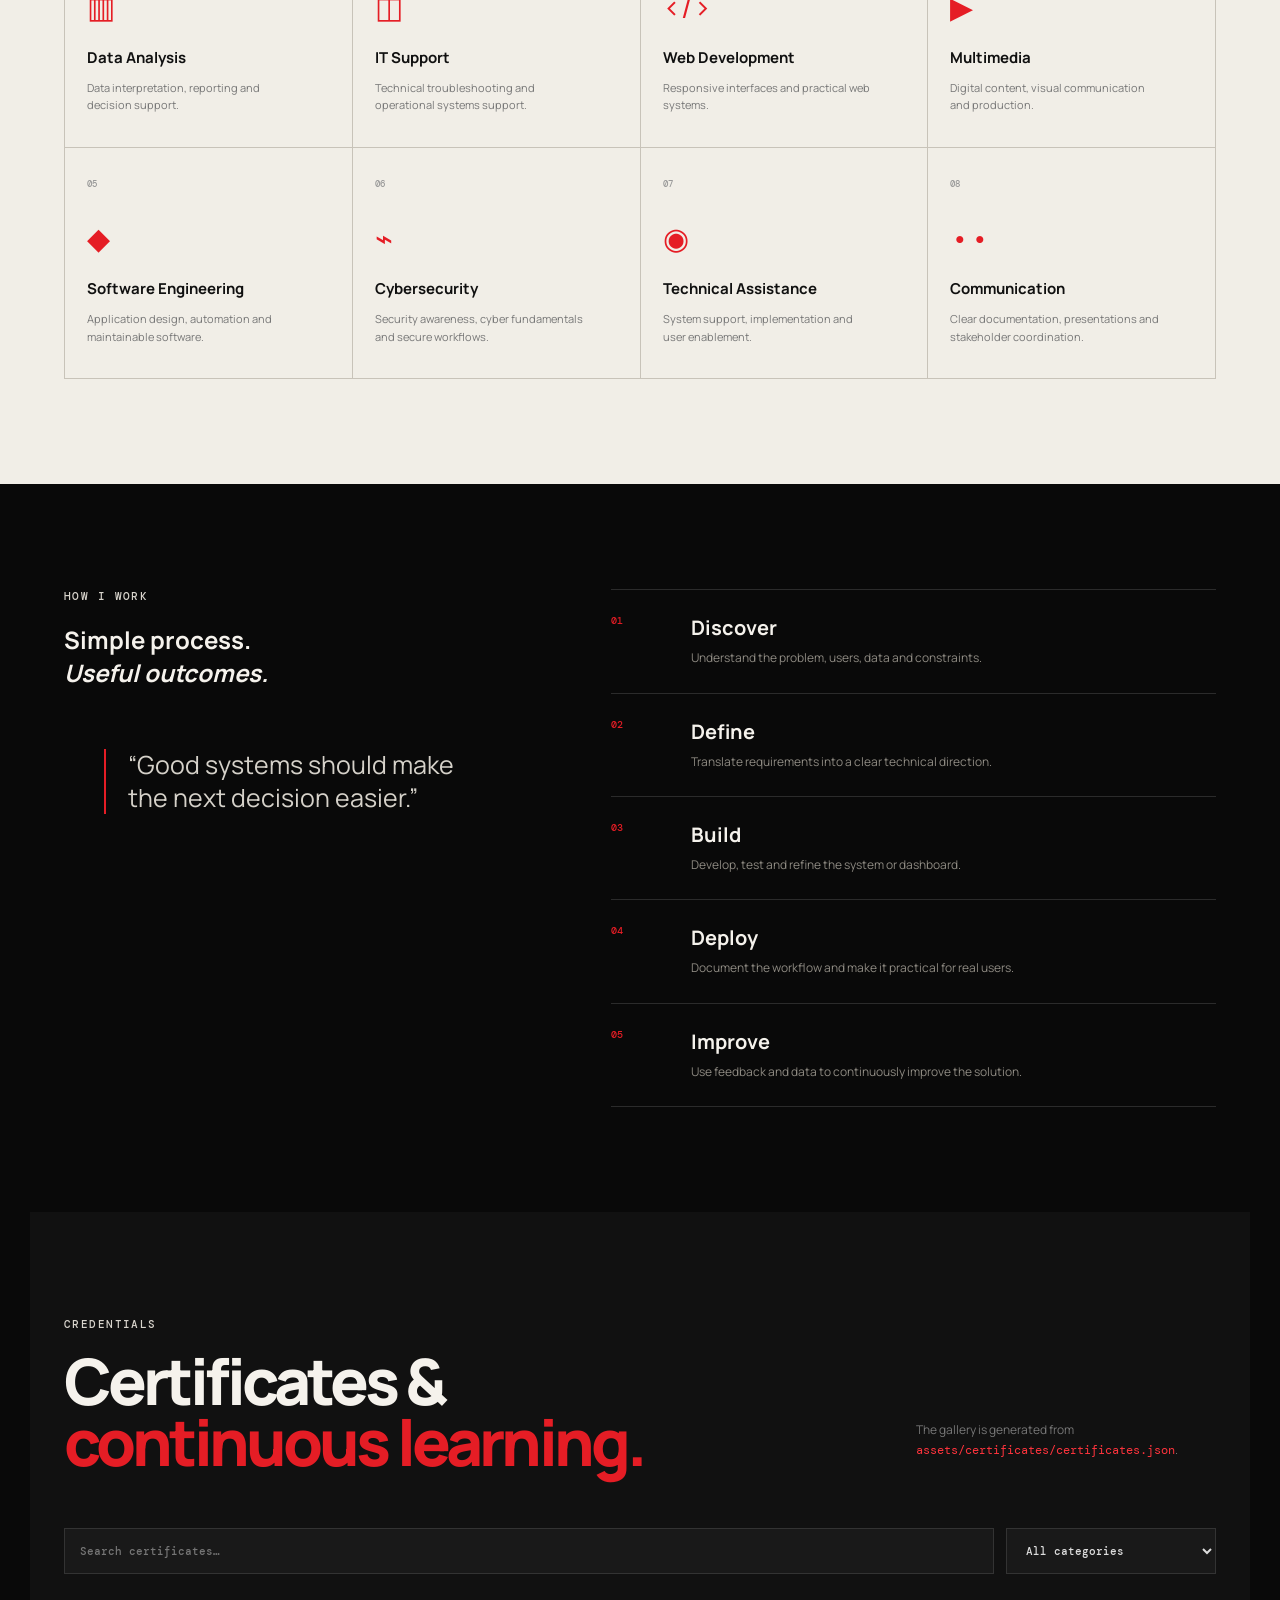
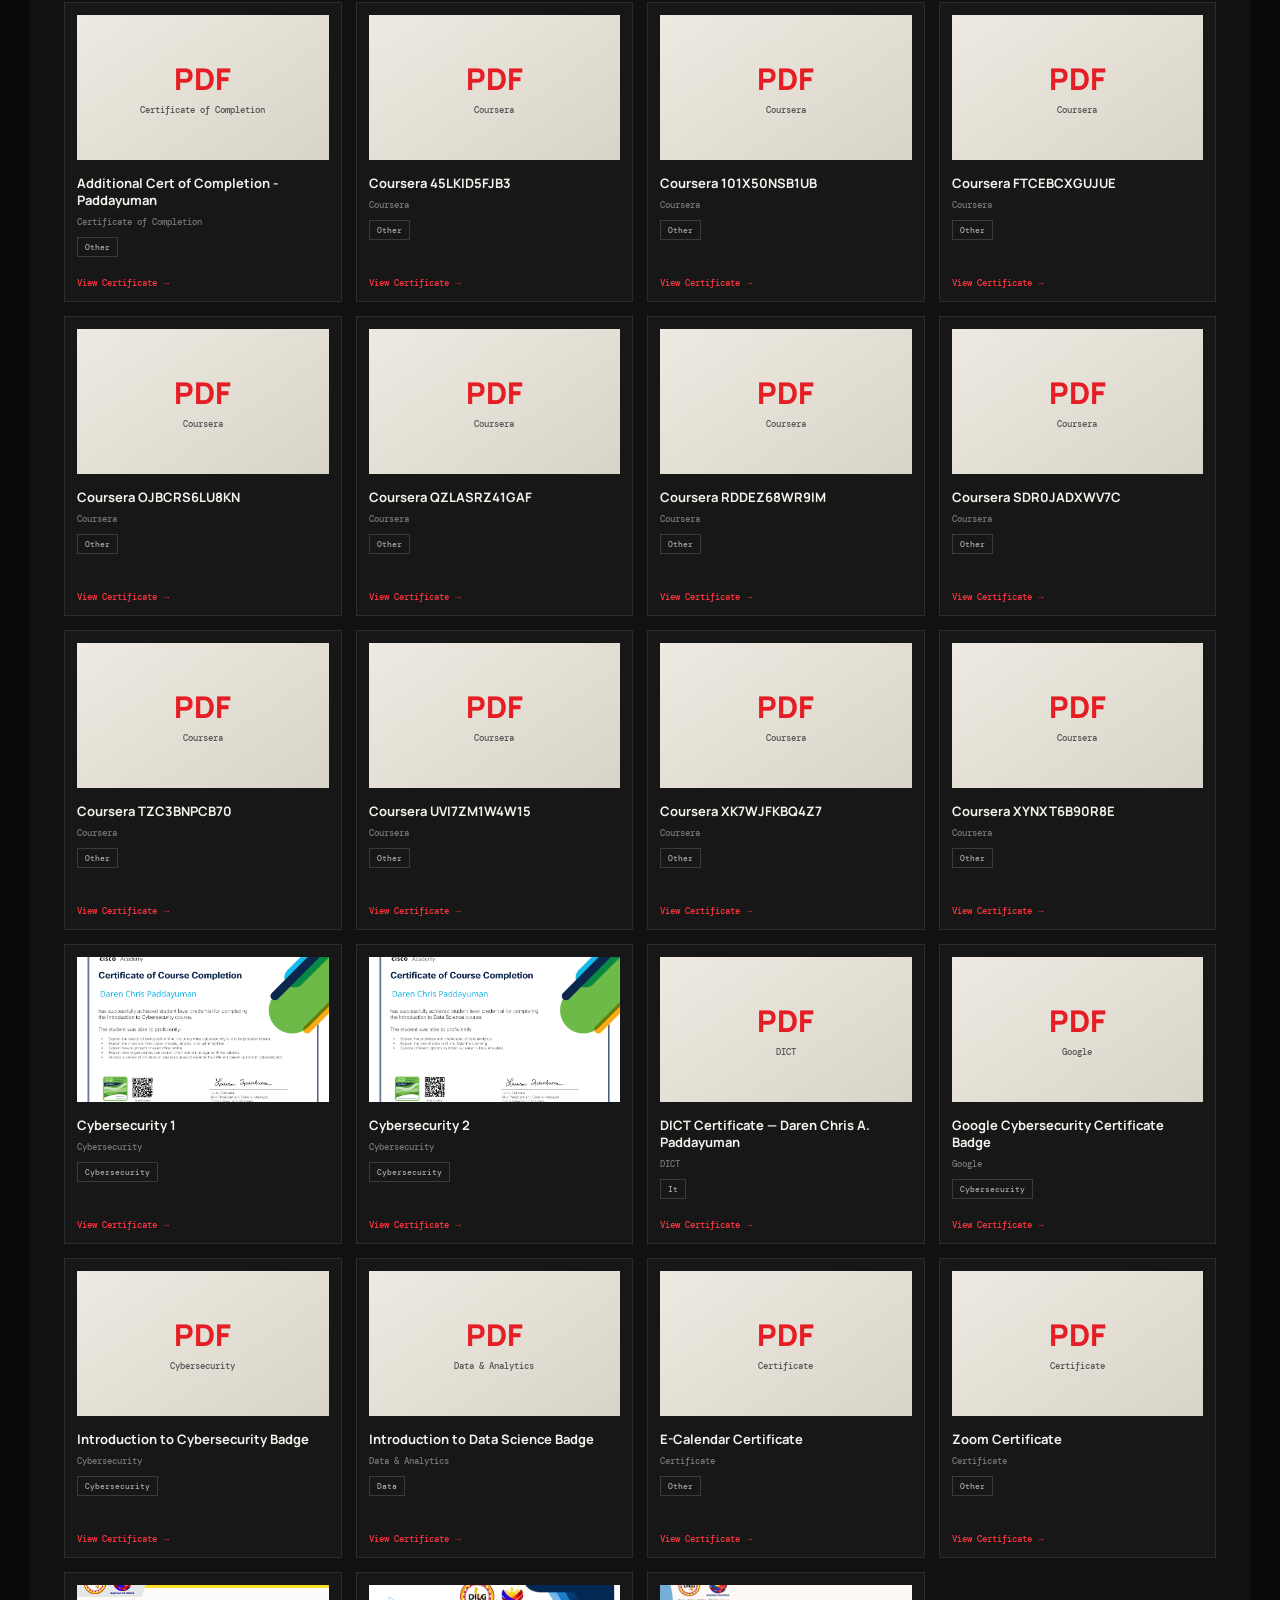
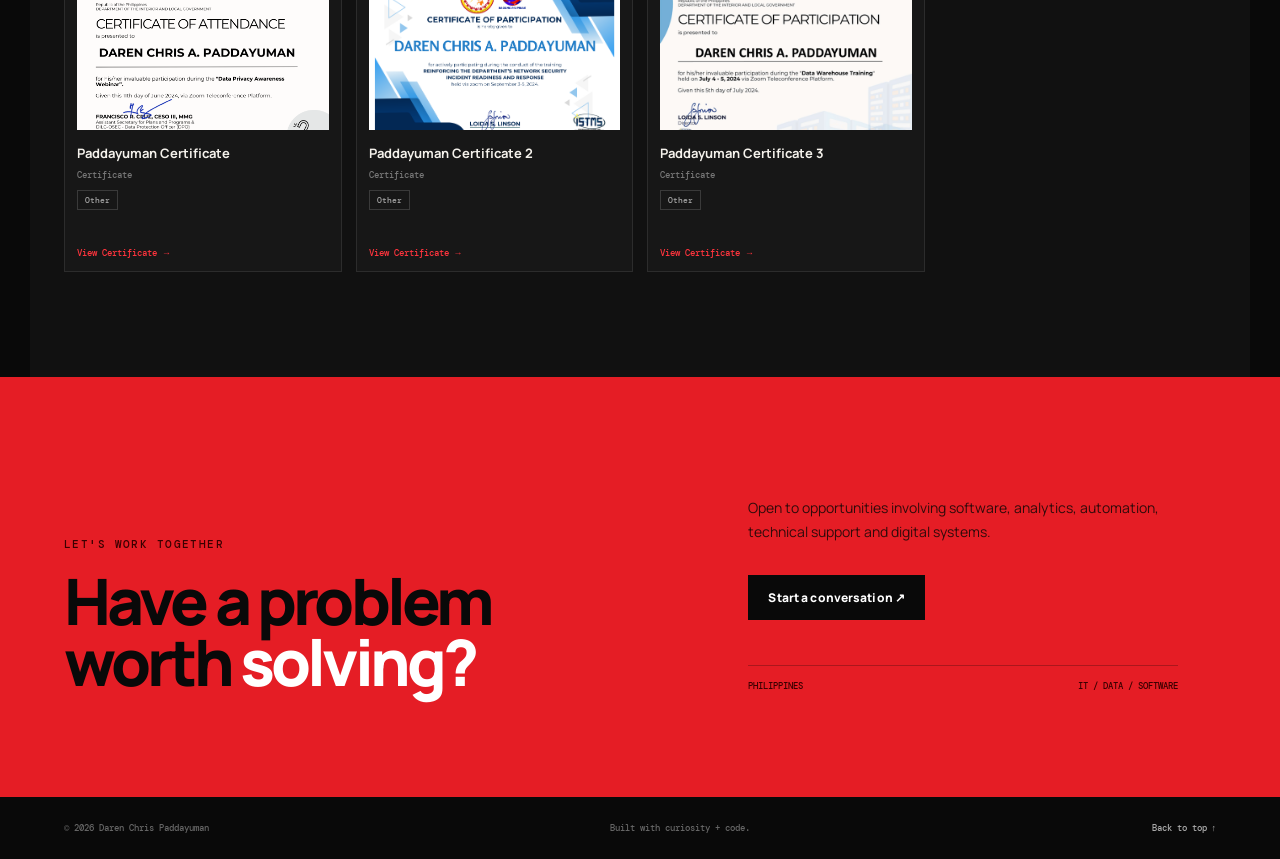
==== commit f545c3e1: "Add files via upload" ====
--- a/index.html
+++ b/index.html
@@ -1,30 +1,100 @@
-<!doctype html><html><head><meta charset='utf-8'><meta name='viewport' content='width=device-width,initial-scale=1'><title>Daren Chris A. Paddayuman | Portfolio</title><link rel='stylesheet' href='style.css'></head><body>
-<nav><a class='logo' href='#'>DAREN<span>.</span></a><div class='links'><a href='#about'>About</a><a href='#experience'>Experience</a><a href='#projects'>Projects</a><a href='#skills'>Skills</a><a href='#certificates'>Certificates</a><a href='#contact'>Contact</a></div><a class='btn' href='Daren-Chris-Paddayuman-Resume.docx' download>Download Résumé</a></nav>
-<header class='hero'><div><p class='hello'>Hello, I'm</p><h1>DAREN CHRIS<br>A. <span>PADDAYUMAN</span></h1><p class='eyebrow'>INFORMATION TECHNOLOGY PROFESSIONAL</p><p class='lead'>IT professional with a background in web development, data analytics, multimedia, and technical support. I use technology to improve workflows, communicate ideas, and support better project monitoring.</p><div class='actions'><a class='btn' href='#projects'>View My Work →</a><a class='outline' href='#contact'>Get In Touch</a></div></div><div class='portrait'><div class='initials'>DCP</div><p>Technology.<br>People.<br>Better Communities.</p></div></header>
-<section class='light split' id='about'><div><p class='eyebrow'>ABOUT ME</p><h2>Turning Ideas into<br>Real Solutions</h2><p>I hold a Bachelor's degree in Information Technology, major in Web Development. My professional experience spans information systems, data analytics, technical assistance, project monitoring, multimedia, and content production.</p><div class='traits'><b>BSIT<br><small>Web Development</small></b><b>Creative<br><small>Technologist</small></b><b>Data-Driven<br><small>Problem Solver</small></b></div></div><div id='skills'><p class='eyebrow'>SKILLS & EXPERTISE</p><div class='skillgrid'><span>▥<b>Data Analysis</b></span><span>▣<b>IT Support</b></span><span>&lt;/&gt;<b>Web Development</b></span><span>▶<b>Multimedia</b></span><span>▰<b>Software Engineering</b></span><span>⬡<b>Cybersecurity</b></span><span>⚙<b>Technical Assistance</b></span><span>●●<b>Communication</b></span></div></div></section>
+<!doctype html>
+<html lang="en">
+<head>
+  <meta charset="utf-8">
+  <meta name="viewport" content="width=device-width,initial-scale=1">
+  <meta name="description" content="Daren Chris Paddayuman — IT, data, software engineering, cybersecurity and digital systems portfolio.">
+  <title>Daren Chris Paddayuman — Digital Portfolio</title>
+  <link rel="stylesheet" href="style.css">
+</head>
+<body>
+  <header class="site-header">
+    <a class="brand" href="#top"><span>DC</span><strong>Daren Chris</strong></a>
+    <nav class="nav" aria-label="Primary">
+      <a href="#work">Work</a><a href="#skills">Skills</a><a href="#process">Process</a><a href="#certificates">Certificates</a><a href="#contact">Contact</a>
+    </nav>
+    <a class="header-cta" href="Daren-Chris-Paddayuman-Resume.docx">Resume ↗</a>
+  </header>
 
-<section class='certificates-section' id='certificates'>
-  <div class='certificates-heading'>
-    <div><p class='eyebrow'>CERTIFICATES & ACHIEVEMENTS</p><h2>My Certifications</h2><p>A collection of my certifications, trainings, and professional development milestones.</p></div>
-    <div class='certificate-tools'><input id='certificateSearch' type='search' placeholder='Search certificates...' aria-label='Search certificates'><select id='certificateCategory' aria-label='Filter certificate category'><option value='all'>All Categories</option><option value='data'>Data & Analytics</option><option value='cybersecurity'>Cybersecurity</option><option value='software'>Software Engineering</option><option value='web'>Web Development</option><option value='it'>IT & Technical</option><option value='other'>Other</option></select></div>
-  </div>
-  <div class='certificate-grid' id='certificateGrid'>
-    <article class='certificate-empty'><div class='certificate-icon'>⌛</div><h3>Loading certificates…</h3><p>The gallery is generated automatically from <code>assets/certificates/certificates.json</code>.</p></article>
-  </div>
-  <p class='certificate-note'><strong>Easy updates:</strong> upload the certificate file to <code>assets/certificates/</code> and add its filename/title to <code>certificates.json</code>. The website creates the card automatically—no HTML editing required.</p>
-</section>
+  <main id="top">
+    <section class="hero section-pad">
+      <div class="hero-copy">
+        <p class="eyebrow"><span class="dot"></span> IT • DATA • SOFTWARE • CYBERSECURITY</p>
+        <h1>Ideas into<br><em>digital systems.</em></h1>
+        <p class="hero-intro">I design and build practical digital tools, analytics dashboards and automation systems that turn operational data into decisions.</p>
+        <div class="hero-actions"><a class="btn btn-red" href="#work">View selected work ↘</a><a class="text-link" href="#contact">Let's work together →</a></div>
+        <div class="hero-meta"><span>BASED IN THE PHILIPPINES</span><span>AVAILABLE FOR FREELANCE + COLLABORATION</span></div>
+      </div>
+      <div class="hero-portrait">
+        <div class="portrait-frame">
+          <div class="portrait-copy"><span class="portrait-label">YOUR PHOTO</span><strong>DROP<br>PORTRAIT<br>HERE</strong><small>Replace <code>assets/profile.jpg</code></small></div>
+        </div>
+        <div class="portrait-caption"><span>01</span><span>IT / DATA / DIGITAL SYSTEMS</span></div>
+      </div>
+    </section>
 
-<main class='dark split'><section id='experience'><p class='eyebrow'>PROFESSIONAL EXPERIENCE</p><div class='timeline'>
-<article><time>Jul 2025 – Present</time><div><h3>Information System Analyst III</h3><p>DILG – Philippines (Cagayan Valley)</p><ul><li>Spearhead IT-related innovations supporting office mandates</li><li>Provide IT technical assistance to Local Government Units</li><li>Data analytics and project monitoring</li><li>Support publication of departmental press releases</li></ul></div></article>
-<article><time>Jan 2025 – Jun 2025</time><div><h3>Information System Analyst II</h3><p>DILG – Philippines (Cagayan Valley)</p><ul><li>Data handling and interpretation</li><li>IT technical assistance to LGUs</li><li>Data analytics and project-monitoring improvements</li></ul></div></article>
-<article><time>May 2023 – Dec 2024</time><div><h3>Information System Analyst I</h3><p>DILG – Philippines (Cagayan Valley)</p><ul><li>Data handling and interpretation</li><li>Multimedia presentations and infrastructure documentation</li><li>Project-monitoring support and press releases</li></ul></div></article>
-<article><time>Mar 2024 – Oct 2024</time><div><h3>Animator + Content Editor</h3><p>Studio Propel (Toronto, Canada) – Outside Client</p><ul><li>Motion graphics, subtitles, raw video editing, and video timelines</li></ul></div></article>
-<article><time>Apr 2021 – May 2021</time><div><h3>IT Support</h3><p>Cagayan Valley Medical Center</p><ul><li>IT services and PC hardware/software maintenance</li></ul></div></article>
-<article><time>Jul 2020 – Dec 2020</time><div><h3>AC Technician</h3><p>YUMAN Authorized Service Center of LG – North Caloocan</p></div></article>
-<article><time>Nov 2019 – Mar 2020</time><div><h3>HR Administrative Assistant</h3><p>Forbes Financial and Consultancy Corp., Ortigas, Pasig City</p></div></article></div></section>
-<aside><section id='projects'><p class='eyebrow'>FEATURED PROJECTS</p><div class='cards'>
-<a class='project-card atlas-card' href='atlas.html'><img src='assets/atlas-mascot.png' alt='ATLAS mascot'><div><span class='project-kicker'>FEATURED · AI DESKTOP APP</span><h3>ATLAS 2.0</h3><p>Local-first AI productivity assistant for documents, Excel, files, applications, and deadline management.</p><em>Python · Gemini AI · PySide6 · Pandas · SQLite</em><strong>Explore ATLAS →</strong></div></a>
-<a class='project-card dashboard-card' href='dashboards.html'><img src='assets/projects-at-risk.png' alt='Project Monitoring Analytics Dashboards'><div><span class='project-kicker'>DATA VISUALIZATION · 3 DASHBOARDS</span><h3>Project Monitoring Analytics Dashboards</h3><p>Interactive dashboards for project risk, SGLGIF monitoring, and RSSA assessment analysis.</p><em>Looker Studio · Google Sheets · Excel · Data Analytics</em><strong>Explore Dashboards →</strong></div></a>
-<div><h3>Motion Graphics & Video Editing</h3><p>Animation, editing, subtitles, and multimedia production.</p><em>Motion Graphics · Content</em></div>
-</div></section><section><p class='eyebrow'>EDUCATION</p><div class='card'><h3>BSIT – Web Development</h3><p>CSU-Carig Campus · 2019</p></div></section><section id='contact'><p class='eyebrow'>LET'S CONNECT</p><h2>Have a project or opportunity?</h2><p>Feel free to reach out.</p><a href='mailto:PODTHEHUMAN@gmail.com'>PODTHEHUMAN@gmail.com</a><p>09158625616<br>Cagayan Valley, Philippines</p></section></aside></main>
-<footer><b>DAREN<span>.</span></b><small>© 2026 Daren Chris A. Paddayuman</small></footer><script src='script.js'></script></body></html>
+    <section class="ticker" aria-label="Capabilities"><div>DATA ANALYSIS</div><div>SOFTWARE ENGINEERING</div><div>CYBERSECURITY</div><div>WEB DEVELOPMENT</div><div>TECHNICAL ASSISTANCE</div></section>
+
+    <section id="work" class="section-pad work-section">
+      <div class="section-heading"><div><p class="eyebrow">SELECTED PROJECTS</p><h2>Work that solves<br><em>real problems.</em></h2></div><a class="text-link" href="dashboards.html">View all projects ↗</a></div>
+      <div class="project-grid">
+        <a class="project-card project-main" href="atlas.html">
+          <div class="project-image dark"><img src="assets/atlas-main.png" alt="ATLAS main dashboard"><span class="project-number">01</span></div>
+          <div class="project-info"><div><span>AI PRODUCTIVITY SYSTEM</span><h3>ATLAS 2.0</h3></div><p>Desktop AI assistant for files, tasks, productivity and local workflows.</p></div>
+        </a>
+        <a class="project-card" href="dashboards.html">
+          <div class="project-image"><img src="assets/projects-at-risk.png" alt="Projects at Risk dashboard"><span class="project-number">02</span></div>
+          <div class="project-info"><div><span>ANALYTICS / MONITORING</span><h3>Project Monitoring Dashboards</h3></div><p>Interactive dashboards for project risk, program performance and assessment monitoring.</p></div>
+        </a>
+        <a class="project-card" href="dashboards.html#sglgif">
+          <div class="project-image"><img src="assets/sglgif-dashboard.png" alt="SGLGIF analytics dashboard"><span class="project-number">03</span></div>
+          <div class="project-info"><div><span>DATA VISUALIZATION</span><h3>SGLGIF Analytics</h3></div><p>Province, project type, status and year-based monitoring in one interface.</p></div>
+        </a>
+        <a class="project-card" href="dashboards.html#rssa">
+          <div class="project-image"><img src="assets/rssa-dashboard.png" alt="RSSA dashboard"><span class="project-number">04</span></div>
+          <div class="project-info"><div><span>PROGRAM MONITORING</span><h3>RSSA Dashboard</h3></div><p>Program and provincial assessment views designed for faster reporting and analysis.</p></div>
+        </a>
+      </div>
+    </section>
+
+    <section id="skills" class="section-pad skills-section">
+      <div class="section-heading"><div><p class="eyebrow">SKILLS & EXPERTISE</p><h2>A technical toolkit<br>with <em>purpose.</em></h2></div></div>
+      <div class="skills-grid">
+        <div class="skill"><span>01</span><i>▥</i><h3>Data Analysis</h3><p>Data interpretation, reporting and decision support.</p></div>
+        <div class="skill"><span>02</span><i>◫</i><h3>IT Support</h3><p>Technical troubleshooting and operational systems support.</p></div>
+        <div class="skill"><span>03</span><i>&lt;/&gt;</i><h3>Web Development</h3><p>Responsive interfaces and practical web systems.</p></div>
+        <div class="skill"><span>04</span><i>▶</i><h3>Multimedia</h3><p>Digital content, visual communication and production.</p></div>
+        <div class="skill"><span>05</span><i>◆</i><h3>Software Engineering</h3><p>Application design, automation and maintainable software.</p></div>
+        <div class="skill"><span>06</span><i>⌁</i><h3>Cybersecurity</h3><p>Security awareness, cyber fundamentals and secure workflows.</p></div>
+        <div class="skill"><span>07</span><i>◉</i><h3>Technical Assistance</h3><p>System support, implementation and user enablement.</p></div>
+        <div class="skill"><span>08</span><i>••</i><h3>Communication</h3><p>Clear documentation, presentations and stakeholder coordination.</p></div>
+      </div>
+    </section>
+
+    <section id="process" class="section-pad process-section">
+      <div class="process-quote"><p class="eyebrow">HOW I WORK</p><h2>Simple process.<br><em>Useful outcomes.</em></h2><blockquote>“Good systems should make the next decision easier.”</blockquote></div>
+      <div class="process-list">
+        <div class="process-step"><span>01</span><div><h3>Discover</h3><p>Understand the problem, users, data and constraints.</p></div></div>
+        <div class="process-step"><span>02</span><div><h3>Define</h3><p>Translate requirements into a clear technical direction.</p></div></div>
+        <div class="process-step"><span>03</span><div><h3>Build</h3><p>Develop, test and refine the system or dashboard.</p></div></div>
+        <div class="process-step"><span>04</span><div><h3>Deploy</h3><p>Document the workflow and make it practical for real users.</p></div></div>
+        <div class="process-step"><span>05</span><div><h3>Improve</h3><p>Use feedback and data to continuously improve the solution.</p></div></div>
+      </div>
+    </section>
+
+    <section id="certificates" class="section-pad cert-section">
+      <div class="section-heading"><div><p class="eyebrow">CREDENTIALS</p><h2>Certificates &<br><em>continuous learning.</em></h2></div><p class="section-note">The gallery is generated from <code>assets/certificates/certificates.json</code>.</p></div>
+      <div class="cert-tools"><input id="certificateSearch" type="search" placeholder="Search certificates…"><select id="certificateCategory"><option value="all">All categories</option><option value="data">Data & Analytics</option><option value="cybersecurity">Cybersecurity</option><option value="software">Software Engineering</option><option value="web">Web Development</option><option value="it">IT & Technical</option><option value="other">Other</option></select></div>
+      <div class="certificate-grid" id="certificateGrid"><article class="certificate-empty"><h3>Loading certificates…</h3><p>Generating your certificate gallery.</p></article></div>
+    </section>
+
+    <section id="contact" class="contact-section section-pad">
+      <div><p class="eyebrow">LET'S WORK TOGETHER</p><h2>Have a problem<br>worth <em>solving?</em></h2></div>
+      <div class="contact-panel"><p>Open to opportunities involving software, analytics, automation, technical support and digital systems.</p><a class="btn btn-red" href="mailto:your.email@example.com">Start a conversation ↗</a><div class="contact-details"><span>PHILIPPINES</span><span>IT / DATA / SOFTWARE</span></div></div>
+    </section>
+  </main>
+
+  <footer><span>© 2026 Daren Chris Paddayuman</span><span>Built with curiosity + code.</span><a href="#top">Back to top ↑</a></footer>
+  <script src="script.js"></script>
+</body>
+</html>
--- a/style.css
+++ b/style.css
@@ -1,7 +1,14 @@
-:root{--bg:#071725;--bg2:#0b2031;--blue:#2785ff;--text:#f5f8fc;--muted:#a9bbcc;--ink:#0b1c32}*{box-sizing:border-box}html{scroll-behavior:smooth}body{margin:0;font:15px/1.6 Inter,Segoe UI,Arial,sans-serif;background:var(--bg);color:var(--text)}nav{height:72px;display:flex;align-items:center;gap:34px;padding:0 6%;position:sticky;top:0;z-index:10;background:rgba(7,23,37,.92);backdrop-filter:blur(14px)}a{color:inherit;text-decoration:none}.logo{font-size:22px;font-weight:900;margin-right:auto}.logo span,footer span,h1 span,.eyebrow{color:var(--blue)}.links{display:flex;gap:28px}.btn,.outline{display:inline-block;padding:11px 22px;border-radius:10px;font-weight:700}.btn{background:var(--blue)}.outline{border:1px solid #4d9bff}.hero{min-height:560px;padding:80px 7%;display:grid;grid-template-columns:1.2fr .8fr;align-items:center;background:radial-gradient(circle at 75% 40%,#123e61 0,transparent 30%)}.hello{font-size:21px;margin:0}.hero h1{font-size:58px;line-height:1.02;margin:8px 0 12px;letter-spacing:-2px}.eyebrow{font-weight:800;letter-spacing:1.5px}.lead{max-width:650px;color:#d1dbe5}.actions{display:flex;gap:16px;margin-top:28px}.portrait{height:360px;display:grid;place-content:center;text-align:center;position:relative}.initials{width:220px;height:220px;border-radius:50%;display:grid;place-content:center;background:linear-gradient(135deg,#12385b,#2785ff);font-size:64px;font-weight:900;box-shadow:0 25px 80px #0008}.portrait p{font:italic 21px Georgia;color:#dbeaff}.split{display:grid;grid-template-columns:1.1fr .9fr}.light{background:#f5f8fc;color:var(--ink);padding:55px 7%;gap:70px}.light h2{font-size:34px;line-height:1.1}.traits{display:flex;gap:40px;margin-top:35px}.traits small{font-weight:400;color:#62738a}.skillgrid{display:grid;grid-template-columns:repeat(4,1fr);gap:20px}.skillgrid span{display:flex;flex-direction:column;text-align:center;gap:8px;font-size:28px;color:var(--blue)}.skillgrid b{font-size:13px;color:var(--ink)}.dark{padding:55px 6%;gap:55px;background:linear-gradient(120deg,#071725,#0a1d2d)}.timeline{border-left:1px solid #42627d;margin-left:135px}.timeline article{display:grid;grid-template-columns:130px 1fr;gap:25px;margin:0 0 34px;position:relative}.timeline time{margin-left:-160px;text-align:right;color:#d3dfeb;font-size:12px}.timeline article:before{content:'';width:10px;height:10px;border-radius:50%;background:var(--blue);position:absolute;left:-6px;top:6px;box-shadow:0 0 0 3px #cfe4ff}.timeline h3,.cards h3{margin:0}.timeline p,.timeline li,.cards p,aside p{color:var(--muted);font-size:13px}.cards>div,.card{padding:20px;margin-bottom:14px;border:1px solid #27445c;border-radius:12px;background:#102537}.cards em{font-size:11px;color:#b9d6f5}aside section{margin-bottom:36px}#contact a{color:#6aaaff}footer{display:flex;justify-content:space-between;padding:28px 6%;border-top:1px solid #20384d}@media(max-width:850px){.links{display:none}.hero,.split{grid-template-columns:1fr}.hero{padding-top:45px}.hero h1{font-size:42px}.portrait{height:300px}.skillgrid{grid-template-columns:repeat(2,1fr)}.light,.dark{padding:45px 7%}.timeline{margin-left:0}.timeline article{grid-template-columns:1fr;padding-left:20px}.timeline time{margin:0;text-align:left}.traits{flex-wrap:wrap}nav .btn{font-size:12px;padding:9px 12px}}
-.project-card{display:flex!important;gap:16px;align-items:center;transition:.25s transform,.25s border-color}.project-card:hover{transform:translateY(-3px);border-color:#4d9bff}.project-card img{width:92px;height:92px;object-fit:contain;flex:none}.project-card>div{min-width:0}.project-kicker{display:block;color:#7cb7ff;font-size:10px;font-weight:800;letter-spacing:1.2px;margin-bottom:4px}.project-card strong{display:block;color:#72aaff;margin-top:10px;font-size:12px}.atlas-card{border-color:#6f9f21!important;background:radial-gradient(circle at 12% 50%,rgba(183,255,35,.12),#102537 42%)!important}.atlas-card .project-kicker,.atlas-card strong{color:#b7ff23}
-.dashboard-card{border-color:#225e84!important;background:radial-gradient(circle at 12% 50%,rgba(39,133,255,.13),#102537 44%)!important}.dashboard-card img{width:118px;height:82px;border-radius:8px;object-fit:cover}.case-page{background:#06131f}.links .active{color:#8fbfff}.dashboard-case{max-width:1500px;margin:auto;padding:38px 5% 70px}.back-link{color:#b9cadb;display:inline-block;margin:5px 0 34px}.dashboard-hero{display:grid;grid-template-columns:1.2fr .8fr;gap:50px;align-items:center;margin-bottom:38px}.dashboard-hero h1{font-size:56px;line-height:1.04;margin:10px 0 20px;letter-spacing:-2px}.dashboard-hero h1 span{background:linear-gradient(90deg,#39b8ff,#8b65ff);-webkit-background-clip:text;color:transparent}.tech-pills,.feature-pills{display:flex;gap:10px;flex-wrap:wrap;margin-top:22px}.tech-pills span,.feature-pills span{border:1px solid #29485f;background:#0d2232;border-radius:999px;padding:7px 13px;font-size:12px;color:#cfe0ee}.data-mark{min-height:230px;border:1px solid #24445d;border-radius:24px;background:radial-gradient(circle,#143f5c,#091925 62%);display:grid;place-content:center;text-align:center;box-shadow:0 30px 80px #0006}.data-mark b{font-size:72px;letter-spacing:8px;color:#58c7ff}.data-mark span{color:#b7ff23;font:italic 22px Georgia}.dashboard-grid{display:grid;grid-template-columns:1fr 1fr;gap:22px}.dash-showcase{overflow:hidden;border:1px solid #25445c;border-radius:16px;background:#0b1c2a;box-shadow:0 18px 50px #0003}.dash-showcase.wide{grid-column:1/-1;display:grid;grid-template-columns:1.35fr .65fr}.dash-image{background:#07131d;padding:12px}.dash-image img{display:block;width:100%;height:330px;object-fit:cover;object-position:top;border-radius:10px}.dash-showcase.wide .dash-image img{height:390px}.dash-copy{padding:24px}.dash-copy h2{font-size:25px;margin:5px 0 8px}.dash-copy p{color:#a9bbcc}.data-cta{margin-top:30px;border:1px solid #25445c;border-radius:16px;padding:25px 30px;display:grid;grid-template-columns:auto 1fr auto;gap:22px;align-items:center;background:#0b1c2a}.data-cta h2,.data-cta p{margin:0}.data-cta p{color:#a9bbcc}.chart-icon{font-size:45px;color:#42d5c5}.data-cta blockquote{color:#9ec7df;font:italic 16px Georgia}@media(max-width:900px){.dashboard-hero,.dashboard-grid,.dash-showcase.wide{grid-template-columns:1fr}.dashboard-hero h1{font-size:40px}.dash-showcase.wide{display:block}.dash-image img,.dash-showcase.wide .dash-image img{height:auto}.data-cta{grid-template-columns:1fr}.data-mark{min-height:170px}.data-mark b{font-size:48px}}
-
-.certificates-section{background:#eef4fa;color:var(--ink);padding:58px 7%;border-top:1px solid #d8e3ee}.certificates-heading{display:flex;justify-content:space-between;gap:35px;align-items:end;margin-bottom:30px}.certificates-heading h2{font-size:38px;line-height:1.05;margin:5px 0 10px}.certificates-heading p{color:#62738a;max-width:650px}.certificate-tools{display:flex;gap:12px;flex-wrap:wrap}.certificate-tools input,.certificate-tools select{min-width:220px;padding:13px 15px;border:1px solid #cbd8e5;border-radius:10px;background:white;color:#15283e;font:inherit;outline:none}.certificate-tools input:focus,.certificate-tools select:focus{border-color:var(--blue);box-shadow:0 0 0 3px rgba(39,133,255,.1)}.certificate-grid{display:grid;grid-template-columns:repeat(4,1fr);gap:18px}.certificate-card,.certificate-empty{min-height:260px;border:1px solid #cfdae5;border-radius:14px;background:#fff;padding:14px;box-shadow:0 8px 25px rgba(22,54,84,.05)}.certificate-card img{width:100%;height:145px;object-fit:cover;border-radius:9px;background:#edf3f8}.certificate-card h3,.certificate-empty h3{margin:13px 0 3px}.certificate-card p,.certificate-empty p{color:#6a7d91;font-size:13px}.certificate-card .certificate-tag{display:inline-block;margin-top:8px;padding:5px 9px;border-radius:999px;background:#e4f0ff;color:#176dd7;font-size:11px;font-weight:700}.certificate-card a{color:#176dd7;font-weight:700;font-size:12px}.certificate-empty{border-style:dashed;text-align:center;display:grid;place-content:center}.certificate-icon{font-size:42px;color:var(--blue)}.certificate-empty code{background:#edf3f8;padding:2px 5px;border-radius:4px}.certificate-note{margin:22px 0 0;color:#6a7d91;font-size:12px}.skillgrid span:nth-child(5),.skillgrid span:nth-child(6){font-size:26px}@media(max-width:1000px){.certificate-grid{grid-template-columns:repeat(2,1fr)}.certificates-heading{align-items:start;flex-direction:column}}@media(max-width:600px){.certificate-grid{grid-template-columns:1fr}.certificate-tools,.certificate-tools input,.certificate-tools select{width:100%;min-width:0}.certificates-section{padding:45px 7%}}
-
-.certificate-card{display:flex;flex-direction:column}.certificate-card>a:last-child{margin-top:auto;padding-top:10px}.certificate-preview-link{display:block}.certificate-pdf-preview{height:145px;border-radius:9px;background:linear-gradient(145deg,#f6f9fc,#e7eff8);display:grid;place-content:center;text-align:center;border:1px solid #d7e1eb}.certificate-pdf-preview span{font-size:30px;font-weight:900;color:#e14c4c}.certificate-pdf-preview small{margin-top:4px;color:#66788c}.certificate-card[hidden]{display:none}
+@import url('https://fonts.googleapis.com/css2?family=DM+Mono:wght@400;500&family=Manrope:wght@400;500;600;700;800&display=swap');
+:root{--black:#090909;--ink:#101010;--red:#e51d25;--red2:#ff343d;--white:#f5f2ec;--muted:#a7a39b;--line:#2b2b2b;--soft:#161616;--max:1220px}
+*{box-sizing:border-box}html{scroll-behavior:smooth}body{margin:0;background:var(--black);color:var(--white);font-family:Manrope,Arial,sans-serif}a{color:inherit;text-decoration:none}img{display:block;max-width:100%}code{font-family:'DM Mono',monospace;color:var(--red2)}
+.site-header{height:74px;padding:0 4vw;display:flex;align-items:center;justify-content:space-between;border-bottom:1px solid var(--line);position:sticky;top:0;z-index:50;background:rgba(9,9,9,.94);backdrop-filter:blur(14px)}.brand{display:flex;align-items:center;gap:11px;font-size:14px}.brand span{display:grid;place-items:center;width:34px;height:34px;border:1px solid #555;font:500 12px 'DM Mono';color:var(--red2)}.brand strong{font-weight:800;letter-spacing:.02em}.nav{display:flex;gap:28px;font-size:12px;color:#c9c6bf}.nav a:hover{color:#fff}.header-cta{font:500 11px 'DM Mono';border:1px solid #444;padding:10px 14px}.section-pad{max-width:var(--max);margin:auto;padding:105px 34px}.eyebrow{font:500 11px 'DM Mono',monospace;letter-spacing:.13em;color:#d8d4cc;margin:0 0 20px}.dot{display:inline-block;width:7px;height:7px;background:var(--red);border-radius:50%;margin-right:7px}
+.hero{min-height:calc(100vh - 74px);display:grid;grid-template-columns:1.05fr .95fr;gap:65px;align-items:center;padding-top:75px;padding-bottom:75px}.hero h1{font-size:clamp(58px,8vw,112px);line-height:.88;letter-spacing:-.075em;margin:0 0 35px;font-weight:800}.hero h1 em,.section-heading h2 em,.contact-section h2 em{color:var(--red);font-style:normal}.hero-intro{max-width:610px;color:#b7b3aa;line-height:1.8;font-size:16px}.hero-actions{display:flex;gap:28px;align-items:center;margin:35px 0 52px}.btn{display:inline-flex;align-items:center;justify-content:center;padding:14px 20px;font-size:12px;font-weight:800;letter-spacing:.01em}.btn-red{background:var(--red);color:#fff}.btn-red:hover{background:var(--red2)}.text-link{font:500 11px 'DM Mono';border-bottom:1px solid #555;padding-bottom:5px}.hero-meta{display:flex;justify-content:space-between;gap:20px;font:500 9px 'DM Mono';color:#77736c;border-top:1px solid var(--line);padding-top:15px}.hero-portrait{position:relative}.portrait-frame{min-height:630px;background:radial-gradient(circle at 55% 35%,#242424 0,#121212 45%,#090909 75%);border:1px solid #2f2f2f;position:relative;overflow:hidden}.portrait-frame:before{content:'';position:absolute;inset:0;background:linear-gradient(145deg,transparent 50%,rgba(229,29,37,.18));}.portrait-copy{position:absolute;left:8%;bottom:8%;z-index:2}.portrait-label{display:block;font:500 10px 'DM Mono';color:var(--red);letter-spacing:.15em;margin-bottom:15px}.portrait-copy strong{font-size:clamp(45px,6vw,78px);line-height:.83;letter-spacing:-.06em}.portrait-copy small{display:block;color:#777;margin-top:18px;font:400 10px 'DM Mono'}.portrait-frame:after{content:'DC';position:absolute;right:-4%;top:8%;font-size:260px;font-weight:800;letter-spacing:-.1em;color:#171717;transform:rotate(90deg);transform-origin:center}.portrait-caption{display:flex;justify-content:space-between;font:500 9px 'DM Mono';color:#777;margin-top:12px}.portrait-caption span:first-child{color:var(--red)}
+.ticker{display:grid;grid-template-columns:repeat(5,1fr);border-top:1px solid var(--line);border-bottom:1px solid var(--line);overflow:hidden}.ticker div{padding:19px 24px;text-align:center;font:500 9px 'DM Mono';letter-spacing:.12em;color:#aaa;border-right:1px solid var(--line)}.ticker div:last-child{border-right:0}
+.section-heading{display:flex;align-items:end;justify-content:space-between;gap:30px;margin-bottom:55px}.section-heading h2,.contact-section h2{font-size:clamp(45px,5vw,72px);line-height:.95;letter-spacing:-.06em;margin:0;font-weight:800}.section-note{max-width:300px;color:#777;font-size:12px;line-height:1.7}.work-section{padding-bottom:75px}.project-grid{display:grid;grid-template-columns:1.25fr .75fr;gap:26px}.project-card{display:block}.project-main{grid-row:span 2}.project-image{position:relative;background:#151515;overflow:hidden;aspect-ratio:16/10;border:1px solid #292929}.project-main .project-image{aspect-ratio:1.2/1}.project-image.dark{background:#0d1114}.project-image img{width:100%;height:100%;object-fit:cover;transition:transform .6s ease}.project-card:hover .project-image img{transform:scale(1.035)}.project-number{position:absolute;top:14px;left:14px;width:34px;height:34px;display:grid;place-items:center;background:var(--red);font:500 10px 'DM Mono'}.project-info{display:flex;justify-content:space-between;gap:30px;padding:18px 0 28px;border-bottom:1px solid var(--line)}.project-info span{font:500 9px 'DM Mono';color:#777;letter-spacing:.12em}.project-info h3{font-size:25px;letter-spacing:-.03em;margin:7px 0 0}.project-info p{max-width:300px;margin:0;color:#8e8a82;font-size:12px;line-height:1.7}
+.skills-section{background:#f1eee7;color:#101010;max-width:none;padding-left:max(34px,calc((100vw - var(--max))/2 + 34px));padding-right:max(34px,calc((100vw - var(--max))/2 + 34px))}.skills-section .eyebrow{color:#555}.skills-section .section-heading{max-width:var(--max);margin-left:auto;margin-right:auto}.skills-section .section-heading h2 em{color:var(--red)}.skills-grid{max-width:var(--max);margin:auto;display:grid;grid-template-columns:repeat(4,1fr);border-top:1px solid #c8c3b9;border-left:1px solid #c8c3b9}.skill{min-height:200px;padding:22px;border-right:1px solid #c8c3b9;border-bottom:1px solid #c8c3b9;position:relative}.skill span{font:500 9px 'DM Mono';color:#999}.skill i{display:block;color:var(--red);font-style:normal;font-size:30px;margin:25px 0 20px}.skill h3{margin:0;font-size:15px}.skill p{font-size:11px;color:#777;line-height:1.6;max-width:210px}
+.process-section{display:grid;grid-template-columns:.85fr 1.15fr;gap:100px}.process-quote blockquote{font-size:25px;line-height:1.3;border-left:2px solid var(--red);padding-left:22px;color:#d5d1c9;margin-top:60px}.process-list{border-top:1px solid var(--line)}.process-step{display:grid;grid-template-columns:55px 1fr;gap:25px;padding:24px 0;border-bottom:1px solid var(--line)}.process-step>span{font:500 10px 'DM Mono';color:var(--red)}.process-step h3{margin:0 0 7px;font-size:20px}.process-step p{margin:0;color:#8e8a82;font-size:12px;line-height:1.7}
+.cert-section{background:#111}.cert-tools{display:flex;gap:12px;margin-bottom:28px}.cert-tools input,.cert-tools select{background:#191919;color:#ddd;border:1px solid #333;padding:14px 15px;font:500 11px 'DM Mono';outline:none}.cert-tools input{flex:1}.cert-tools select{min-width:210px}.certificate-grid{display:grid;grid-template-columns:repeat(4,1fr);gap:14px}.certificate-card{background:#171717;border:1px solid #2c2c2c;padding:12px;min-height:300px;display:flex;flex-direction:column}.certificate-preview-link{display:block;height:145px;background:#f0ede6;overflow:hidden}.certificate-preview-link img{width:100%;height:100%;object-fit:cover}.certificate-pdf-preview{height:100%;display:grid;place-content:center;text-align:center;background:linear-gradient(145deg,#eeeae1,#d9d4c9);color:#111}.certificate-pdf-preview span{font-size:30px;font-weight:800;color:var(--red)}.certificate-pdf-preview small{margin-top:5px;color:#555;font:500 9px 'DM Mono'}.certificate-card h3{font-size:13px;line-height:1.3;margin:15px 0 7px}.certificate-card p{font:500 9px 'DM Mono';color:#777;margin:0 0 9px}.certificate-tag{display:inline-block;width:max-content;border:1px solid #3a3a3a;padding:4px 7px;font:500 8px 'DM Mono';color:#aaa;margin-bottom:14px}.certificate-card>a:last-child{margin-top:auto;color:var(--red2);font:500 9px 'DM Mono'}.certificate-empty{grid-column:1/-1;border:1px dashed #333;padding:45px;color:#777}.certificate-empty h3{color:#ddd;margin-top:0}
+.contact-section{display:grid;grid-template-columns:1fr .8fr;gap:100px;align-items:end;background:var(--red);max-width:none;padding-left:max(34px,calc((100vw - var(--max))/2 + 34px));padding-right:max(34px,calc((100vw - var(--max))/2 + 34px))}.contact-section .eyebrow{color:#3b0000}.contact-section h2{color:#090909}.contact-section h2 em{color:#fff}.contact-panel{max-width:430px}.contact-panel p{color:#300b0b;line-height:1.7;font-size:14px}.contact-panel .btn{background:#090909;color:#fff;margin:18px 0 45px}.contact-details{display:flex;justify-content:space-between;border-top:1px solid rgba(0,0,0,.25);padding-top:14px;font:500 9px 'DM Mono';color:#3b0000}
+footer{max-width:var(--max);margin:auto;padding:25px 34px;display:flex;justify-content:space-between;gap:20px;font:500 9px 'DM Mono';color:#666}footer a{color:#aaa}
+@media(max-width:900px){.nav{display:none}.hero{grid-template-columns:1fr;gap:40px}.portrait-frame{min-height:480px}.project-grid{grid-template-columns:1fr}.project-main{grid-row:auto}.skills-grid{grid-template-columns:repeat(2,1fr)}.process-section,.contact-section{grid-template-columns:1fr;gap:50px}.certificate-grid{grid-template-columns:repeat(2,1fr)}}
+@media(max-width:600px){.site-header{padding:0 18px}.header-cta{display:none}.section-pad{padding:75px 20px}.hero h1{font-size:58px}.hero-meta{flex-direction:column}.ticker{grid-template-columns:1fr 1fr}.ticker div:nth-child(n+3){display:none}.section-heading{align-items:start;flex-direction:column}.project-info{flex-direction:column;gap:12px}.skills-grid{grid-template-columns:1fr}.cert-tools{flex-direction:column}.certificate-grid{grid-template-columns:1fr}.contact-section{padding-left:20px;padding-right:20px}footer{padding:22px 20px;flex-direction:column}}
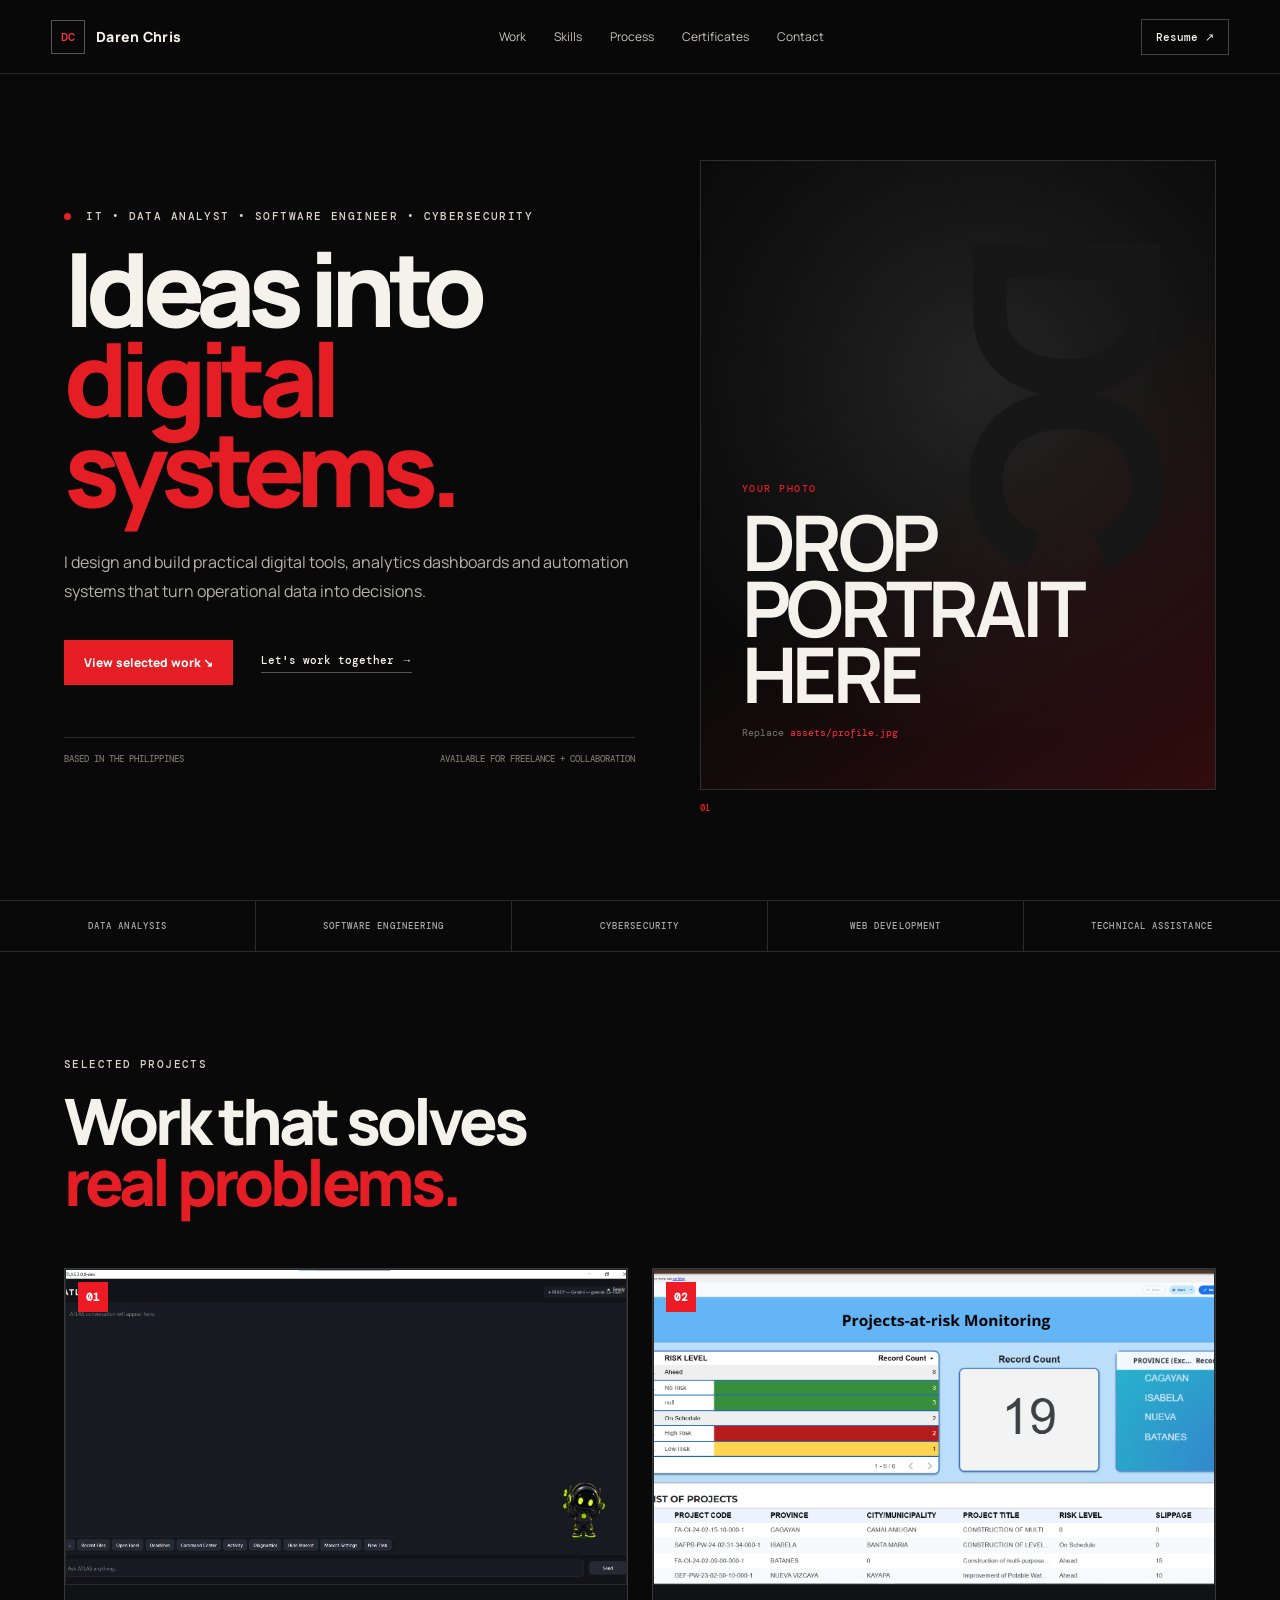
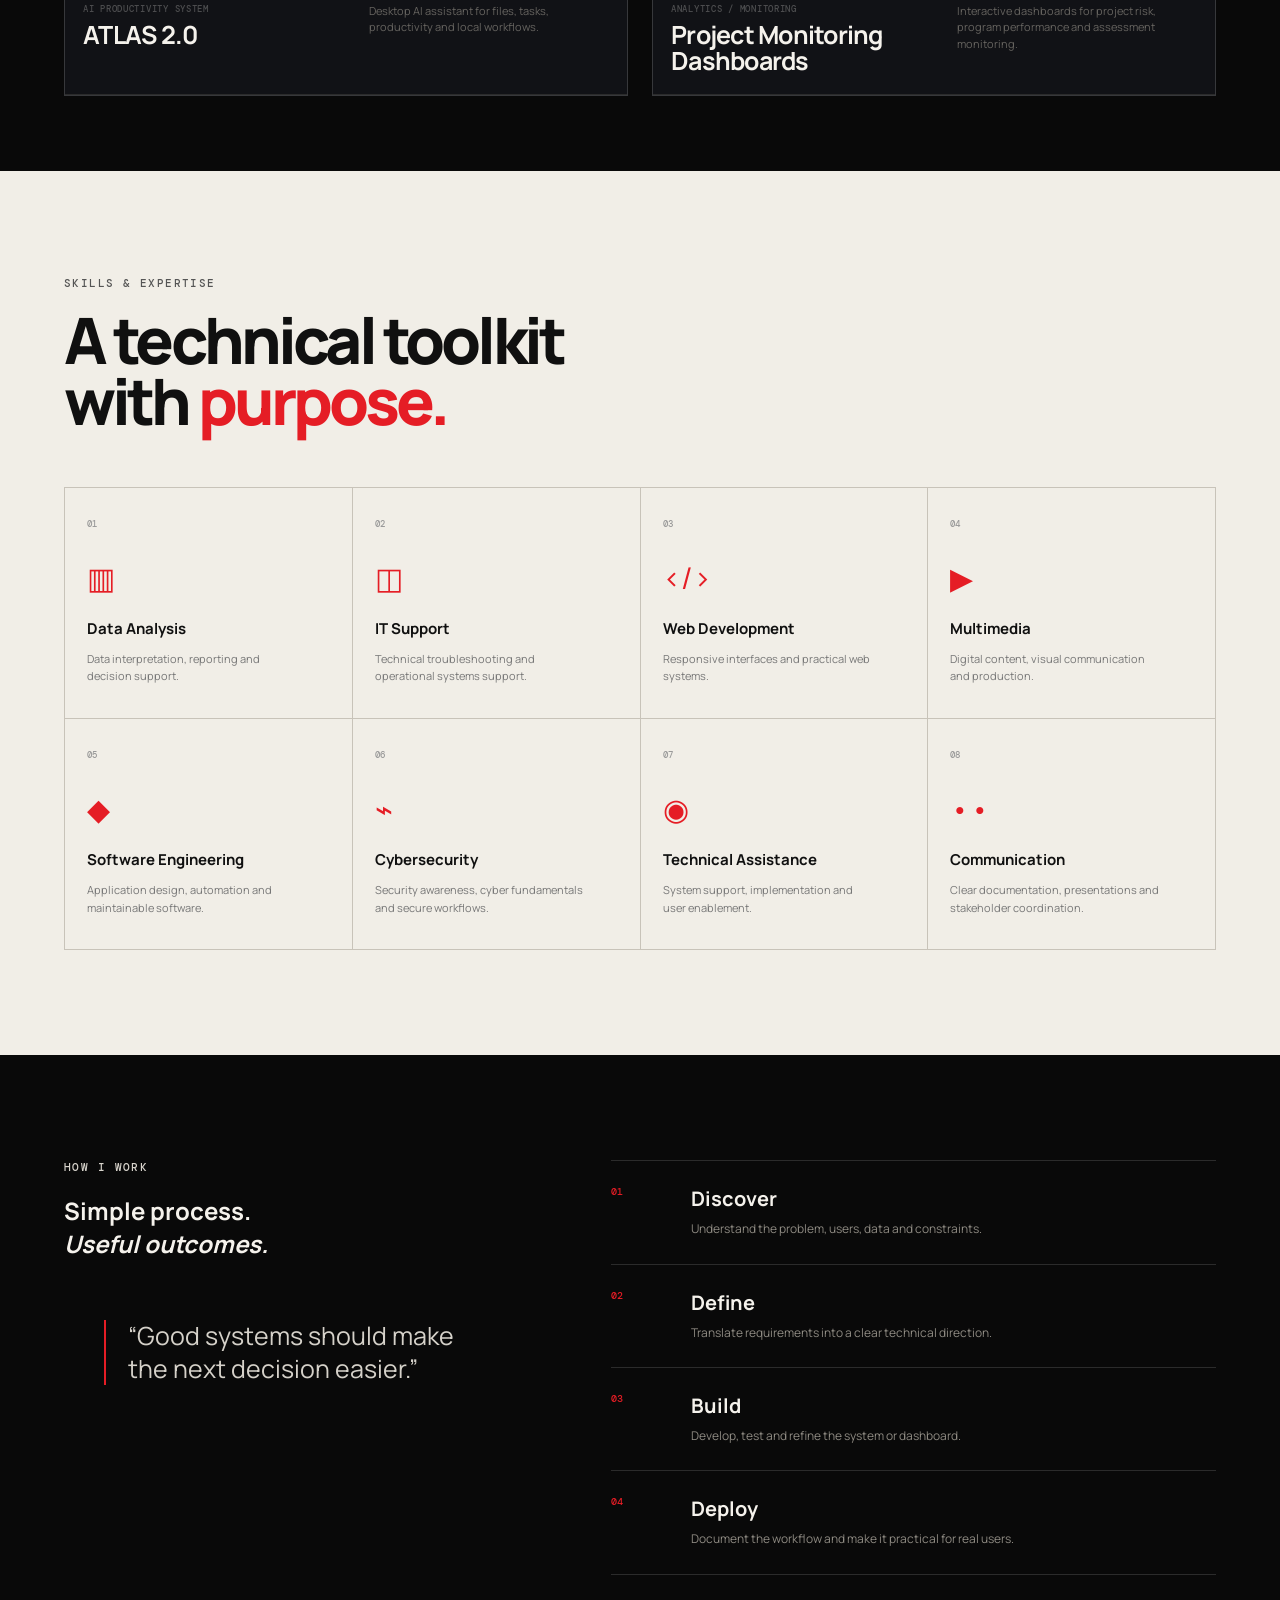
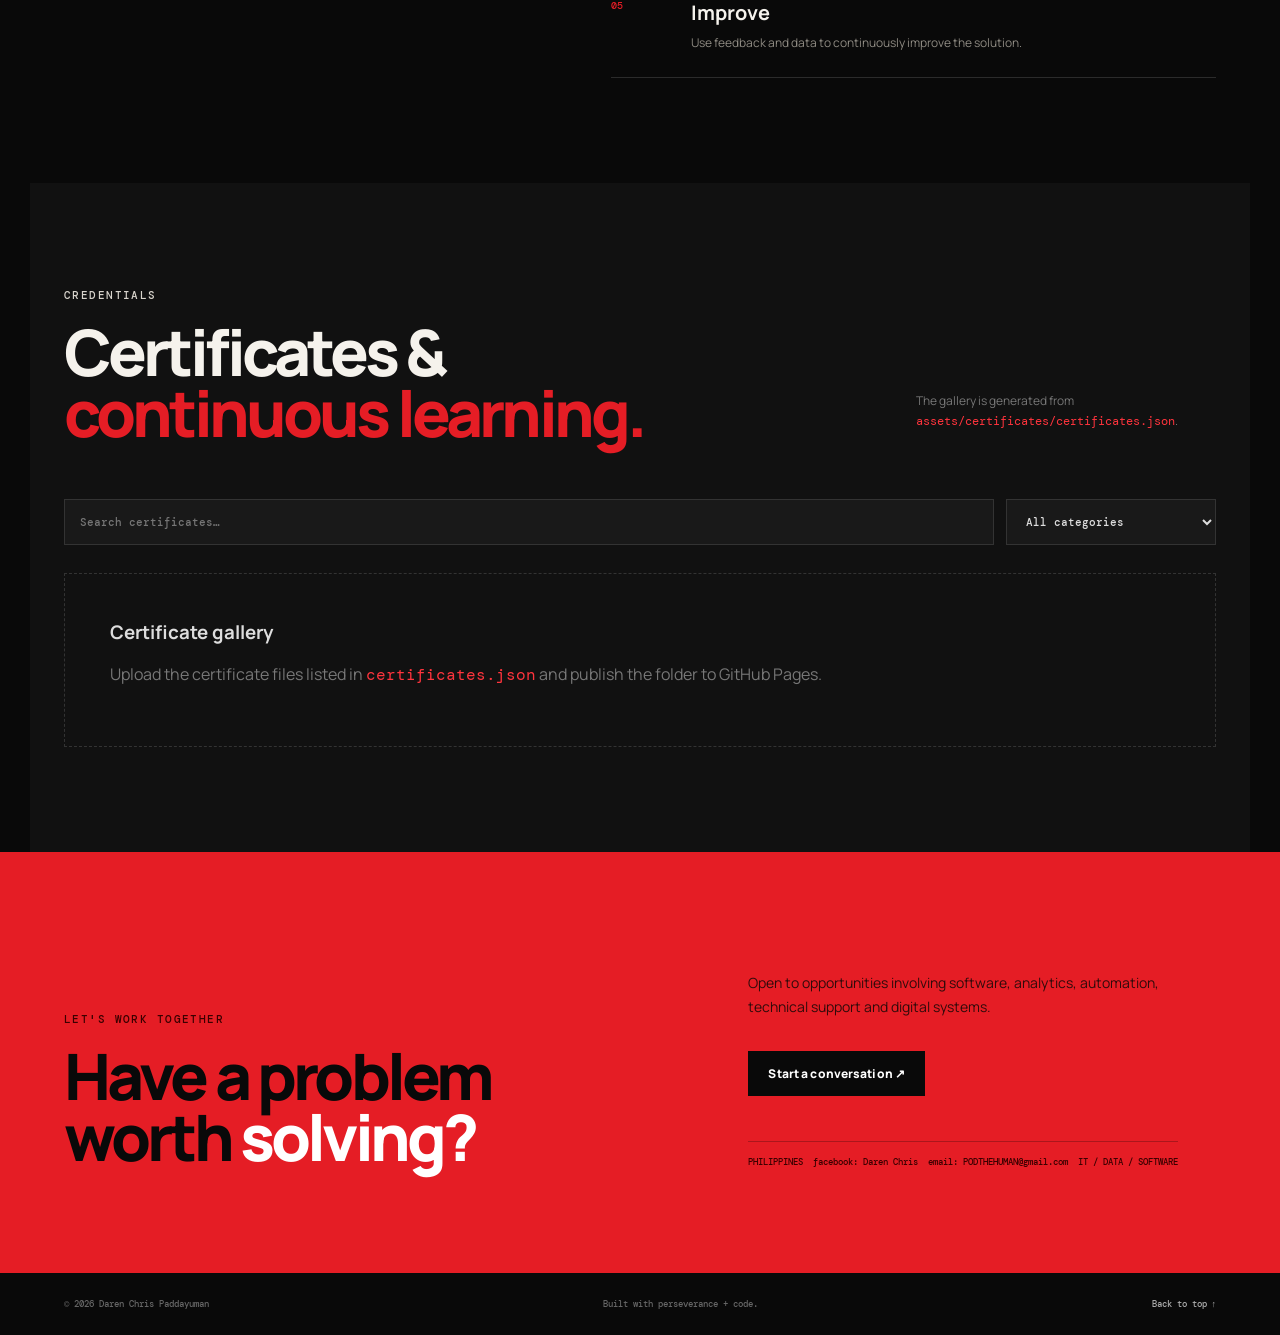
==== commit aea6b912: "Update index.html" ====
--- a/index.html
+++ b/index.html
@@ -6,6 +6,94 @@
   <meta name="description" content="Daren Chris Paddayuman — IT, data, software engineering, cybersecurity and digital systems portfolio.">
   <title>Daren Chris Paddayuman — Digital Portfolio</title>
   <link rel="stylesheet" href="style.css">
+<style>
+/* Selected Projects — tile layout */
+.work-section .project-grid{
+  display:grid;
+  grid-template-columns:repeat(2,minmax(0,1fr));
+  gap:24px;
+  align-items:stretch;
+}
+.work-section .project-card{
+  display:flex;
+  flex-direction:column;
+  min-width:0;
+  height:100%;
+  border:1px solid rgba(255,255,255,.16);
+  background:#111216;
+  text-decoration:none;
+  overflow:hidden;
+  transition:transform .25s ease,border-color .25s ease,background .25s ease;
+}
+.work-section .project-card:hover{
+  transform:translateY(-5px);
+  border-color:rgba(255,255,255,.42);
+  background:#15161b;
+}
+.work-section .project-main{grid-row:auto;}
+.work-section .project-image{
+  position:relative;
+  width:100%;
+  aspect-ratio:16 / 9;
+  overflow:hidden;
+  background:#191b21;
+}
+.work-section .project-image img{
+  display:block;
+  width:100%;
+  height:100%;
+  object-fit:cover;
+  transition:transform .4s ease;
+}
+.work-section .project-card:hover .project-image img{transform:scale(1.025);}
+.work-section .project-number{
+  position:absolute;
+  top:12px;
+  left:12px;
+  z-index:2;
+  display:flex;
+  align-items:center;
+  justify-content:center;
+  width:30px;
+  height:30px;
+  background:#ed1c24;
+  color:#fff;
+  font-size:11px;
+  font-weight:700;
+}
+.work-section .project-info{
+  display:flex;
+  justify-content:space-between;
+  gap:22px;
+  padding:18px 18px 20px;
+  flex:1;
+}
+.work-section .project-info > div{min-width:0;}
+.work-section .project-info span{
+  display:block;
+  margin-bottom:7px;
+  font-size:9px;
+  letter-spacing:.08em;
+  opacity:.58;
+}
+.work-section .project-info h3{
+  margin:0;
+  font-size:clamp(18px,2vw,25px);
+  line-height:1.05;
+}
+.work-section .project-info p{
+  max-width:240px;
+  margin:0;
+  font-size:11px;
+  line-height:1.5;
+  opacity:.68;
+}
+@media (max-width:760px){
+  .work-section .project-grid{grid-template-columns:1fr;gap:18px;}
+  .work-section .project-info{flex-direction:column;gap:12px;}
+  .work-section .project-info p{max-width:none;}
+}
+</style>
 </head>
 <body>
   <header class="site-header">
@@ -19,7 +107,7 @@
   <main id="top">
     <section class="hero section-pad">
       <div class="hero-copy">
-        <p class="eyebrow"><span class="dot"></span> IT • DATA • SOFTWARE • CYBERSECURITY</p>
+        <p class="eyebrow"><span class="dot"></span> IT • DATA ANALYST • SOFTWARE ENGINEER • CYBERSECURITY</p>
         <h1>Ideas into<br><em>digital systems.</em></h1>
         <p class="hero-intro">I design and build practical digital tools, analytics dashboards and automation systems that turn operational data into decisions.</p>
         <div class="hero-actions"><a class="btn btn-red" href="#work">View selected work ↘</a><a class="text-link" href="#contact">Let's work together →</a></div>
@@ -29,30 +117,22 @@
         <div class="portrait-frame">
           <div class="portrait-copy"><span class="portrait-label">YOUR PHOTO</span><strong>DROP<br>PORTRAIT<br>HERE</strong><small>Replace <code>assets/profile.jpg</code></small></div>
         </div>
-        <div class="portrait-caption"><span>01</span><span>IT / DATA / DIGITAL SYSTEMS</span></div>
+        <div class="portrait-caption"><span>01</span><span></span></div>
       </div>
     </section>
 
     <section class="ticker" aria-label="Capabilities"><div>DATA ANALYSIS</div><div>SOFTWARE ENGINEERING</div><div>CYBERSECURITY</div><div>WEB DEVELOPMENT</div><div>TECHNICAL ASSISTANCE</div></section>
 
     <section id="work" class="section-pad work-section">
-      <div class="section-heading"><div><p class="eyebrow">SELECTED PROJECTS</p><h2>Work that solves<br><em>real problems.</em></h2></div><a class="text-link" href="dashboards.html">View all projects ↗</a></div>
+      <div class="section-heading"><div><p class="eyebrow">SELECTED PROJECTS</p><h2>Work that solves<br><em>real problems.</em></h2></div></div>
       <div class="project-grid">
-        <a class="project-card project-main" href="atlas.html">
+        <a class="project-card" href="atlas.html">
           <div class="project-image dark"><img src="assets/atlas-main.png" alt="ATLAS main dashboard"><span class="project-number">01</span></div>
           <div class="project-info"><div><span>AI PRODUCTIVITY SYSTEM</span><h3>ATLAS 2.0</h3></div><p>Desktop AI assistant for files, tasks, productivity and local workflows.</p></div>
         </a>
         <a class="project-card" href="dashboards.html">
           <div class="project-image"><img src="assets/projects-at-risk.png" alt="Projects at Risk dashboard"><span class="project-number">02</span></div>
           <div class="project-info"><div><span>ANALYTICS / MONITORING</span><h3>Project Monitoring Dashboards</h3></div><p>Interactive dashboards for project risk, program performance and assessment monitoring.</p></div>
-        </a>
-        <a class="project-card" href="dashboards.html#sglgif">
-          <div class="project-image"><img src="assets/sglgif-dashboard.png" alt="SGLGIF analytics dashboard"><span class="project-number">03</span></div>
-          <div class="project-info"><div><span>DATA VISUALIZATION</span><h3>SGLGIF Analytics</h3></div><p>Province, project type, status and year-based monitoring in one interface.</p></div>
-        </a>
-        <a class="project-card" href="dashboards.html#rssa">
-          <div class="project-image"><img src="assets/rssa-dashboard.png" alt="RSSA dashboard"><span class="project-number">04</span></div>
-          <div class="project-info"><div><span>PROGRAM MONITORING</span><h3>RSSA Dashboard</h3></div><p>Program and provincial assessment views designed for faster reporting and analysis.</p></div>
         </a>
       </div>
     </section>
@@ -90,11 +170,11 @@
 
     <section id="contact" class="contact-section section-pad">
       <div><p class="eyebrow">LET'S WORK TOGETHER</p><h2>Have a problem<br>worth <em>solving?</em></h2></div>
-      <div class="contact-panel"><p>Open to opportunities involving software, analytics, automation, technical support and digital systems.</p><a class="btn btn-red" href="mailto:your.email@example.com">Start a conversation ↗</a><div class="contact-details"><span>PHILIPPINES</span><span>IT / DATA / SOFTWARE</span></div></div>
+      <div class="contact-panel"><p>Open to opportunities involving software, analytics, automation, technical support and digital systems.</p><a class="btn btn-red" href="mailto:PODTHEHUMAN@gmail.com">Start a conversation ↗</a><div class="contact-details"><span>PHILIPPINES</span><span>facebook: Daren Chris</span><span>email: PODTHEHUMAN@gmail.com</span><span>IT / DATA / SOFTWARE</span></div></div>
     </section>
   </main>
 
-  <footer><span>© 2026 Daren Chris Paddayuman</span><span>Built with curiosity + code.</span><a href="#top">Back to top ↑</a></footer>
+  <footer><span>© 2026 Daren Chris Paddayuman</span><span>Built with perseverance + code.</span><a href="#top">Back to top ↑</a></footer>
   <script src="script.js"></script>
 </body>
 </html>
--- a/style.css
+++ b/style.css
@@ -12,3 +12,10 @@
 footer{max-width:var(--max);margin:auto;padding:25px 34px;display:flex;justify-content:space-between;gap:20px;font:500 9px 'DM Mono';color:#666}footer a{color:#aaa}
 @media(max-width:900px){.nav{display:none}.hero{grid-template-columns:1fr;gap:40px}.portrait-frame{min-height:480px}.project-grid{grid-template-columns:1fr}.project-main{grid-row:auto}.skills-grid{grid-template-columns:repeat(2,1fr)}.process-section,.contact-section{grid-template-columns:1fr;gap:50px}.certificate-grid{grid-template-columns:repeat(2,1fr)}}
 @media(max-width:600px){.site-header{padding:0 18px}.header-cta{display:none}.section-pad{padding:75px 20px}.hero h1{font-size:58px}.hero-meta{flex-direction:column}.ticker{grid-template-columns:1fr 1fr}.ticker div:nth-child(n+3){display:none}.section-heading{align-items:start;flex-direction:column}.project-info{flex-direction:column;gap:12px}.skills-grid{grid-template-columns:1fr}.cert-tools{flex-direction:column}.certificate-grid{grid-template-columns:1fr}.contact-section{padding-left:20px;padding-right:20px}footer{padding:22px 20px;flex-direction:column}}
+
+/* Dashboard case study */
+.dashboard-case{max-width:var(--max);margin:0 auto;padding:55px 34px 0}.dashboard-case .back-link{display:inline-block;font:500 10px 'DM Mono';color:#8e8a82;border-bottom:1px solid #3b3b3b;padding-bottom:7px;margin-bottom:55px}.dashboard-case .back-link:hover{color:#fff;border-color:var(--red)}
+.dashboard-hero{display:grid;grid-template-columns:minmax(0,1fr) 260px;gap:70px;align-items:end;padding-bottom:80px;border-bottom:1px solid var(--line)}.dashboard-hero h1{font-size:clamp(52px,7vw,94px);line-height:.9;letter-spacing:-.07em;margin:0 0 28px;font-weight:800}.dashboard-hero h1 span{color:var(--red)}.dashboard-hero .lead{max-width:680px;color:#aaa59c;font-size:15px;line-height:1.8;margin:0}.tech-pills,.feature-pills{display:flex;flex-wrap:wrap;gap:8px}.tech-pills{margin-top:27px}.tech-pills span,.feature-pills span{font:500 8px 'DM Mono';letter-spacing:.05em;border:1px solid #363636;padding:7px 9px;color:#aaa}.data-mark{border-left:2px solid var(--red);padding-left:18px;padding-bottom:5px}.data-mark b{display:block;font-size:54px;line-height:.9;letter-spacing:-.06em}.data-mark span{display:block;margin-top:10px;color:#777;font:500 10px 'DM Mono';line-height:1.5}
+.dashboard-grid{display:grid;gap:105px;padding:95px 0}.dash-showcase{display:grid;grid-template-columns:minmax(0,1fr);gap:26px}.dash-showcase.wide{grid-column:auto}.dash-image{position:relative;width:100%;aspect-ratio:2.26/1;background:#0d0d0d;border:1px solid #303030;overflow:hidden;box-shadow:0 22px 60px rgba(0,0,0,.28)}.dash-image:before{content:'DASHBOARD PREVIEW';position:absolute;z-index:2;top:0;left:0;right:0;height:28px;background:#111;border-bottom:1px solid #292929;color:#666;font:500 8px 'DM Mono';letter-spacing:.12em;padding:8px 12px}.dash-image img{width:100%;height:100%;object-fit:contain;object-position:center bottom;padding-top:28px;background:#0a0a0a}.dash-copy{display:grid;grid-template-columns:230px 1fr;gap:30px;align-items:start;border-top:1px solid var(--line);padding-top:22px}.project-kicker{font:500 9px 'DM Mono';letter-spacing:.13em;color:var(--red)}.dash-copy h2{font-size:clamp(28px,3vw,43px);line-height:1;letter-spacing:-.045em;margin:0 0 14px}.dash-copy p{max-width:760px;color:#8e8a82;font-size:12px;line-height:1.8;margin:0 0 18px}.dash-copy .feature-pills{grid-column:2}.dash-copy .project-kicker{grid-row:1 / span 2}.data-cta{border-top:1px solid var(--line);border-bottom:1px solid var(--line);padding:42px 0;display:grid;grid-template-columns:70px 1fr 360px;gap:25px;align-items:center;margin-bottom:80px}.chart-icon{width:54px;height:54px;border:1px solid var(--red);display:grid;place-items:center;color:var(--red);font-size:23px}.data-cta h2{font-size:28px;letter-spacing:-.04em;margin:0 0 6px}.data-cta p{margin:0;color:#777;font-size:12px}.data-cta blockquote{margin:0;border-left:1px solid var(--red);padding-left:18px;color:#aaa;font-size:12px;line-height:1.6}
+@media(max-width:900px){.dashboard-case{padding-left:20px;padding-right:20px}.dashboard-hero{grid-template-columns:1fr;gap:35px}.data-mark{max-width:260px}.dash-copy{grid-template-columns:1fr}.dash-copy .feature-pills{grid-column:1}.dash-copy .project-kicker{grid-row:auto}.data-cta{grid-template-columns:54px 1fr}.data-cta blockquote{grid-column:2}}
+@media(max-width:600px){.dashboard-case{padding-top:35px}.dashboard-case .back-link{margin-bottom:35px}.dashboard-hero{padding-bottom:55px}.dashboard-hero h1{font-size:52px}.dashboard-grid{padding:60px 0;gap:70px}.dash-image{aspect-ratio:1.8/1}.dash-image:before{height:24px;padding:6px 9px}.dash-image img{padding-top:24px}.dash-copy h2{font-size:30px}.data-cta{grid-template-columns:1fr;margin-bottom:55px}.data-cta blockquote{grid-column:1}}
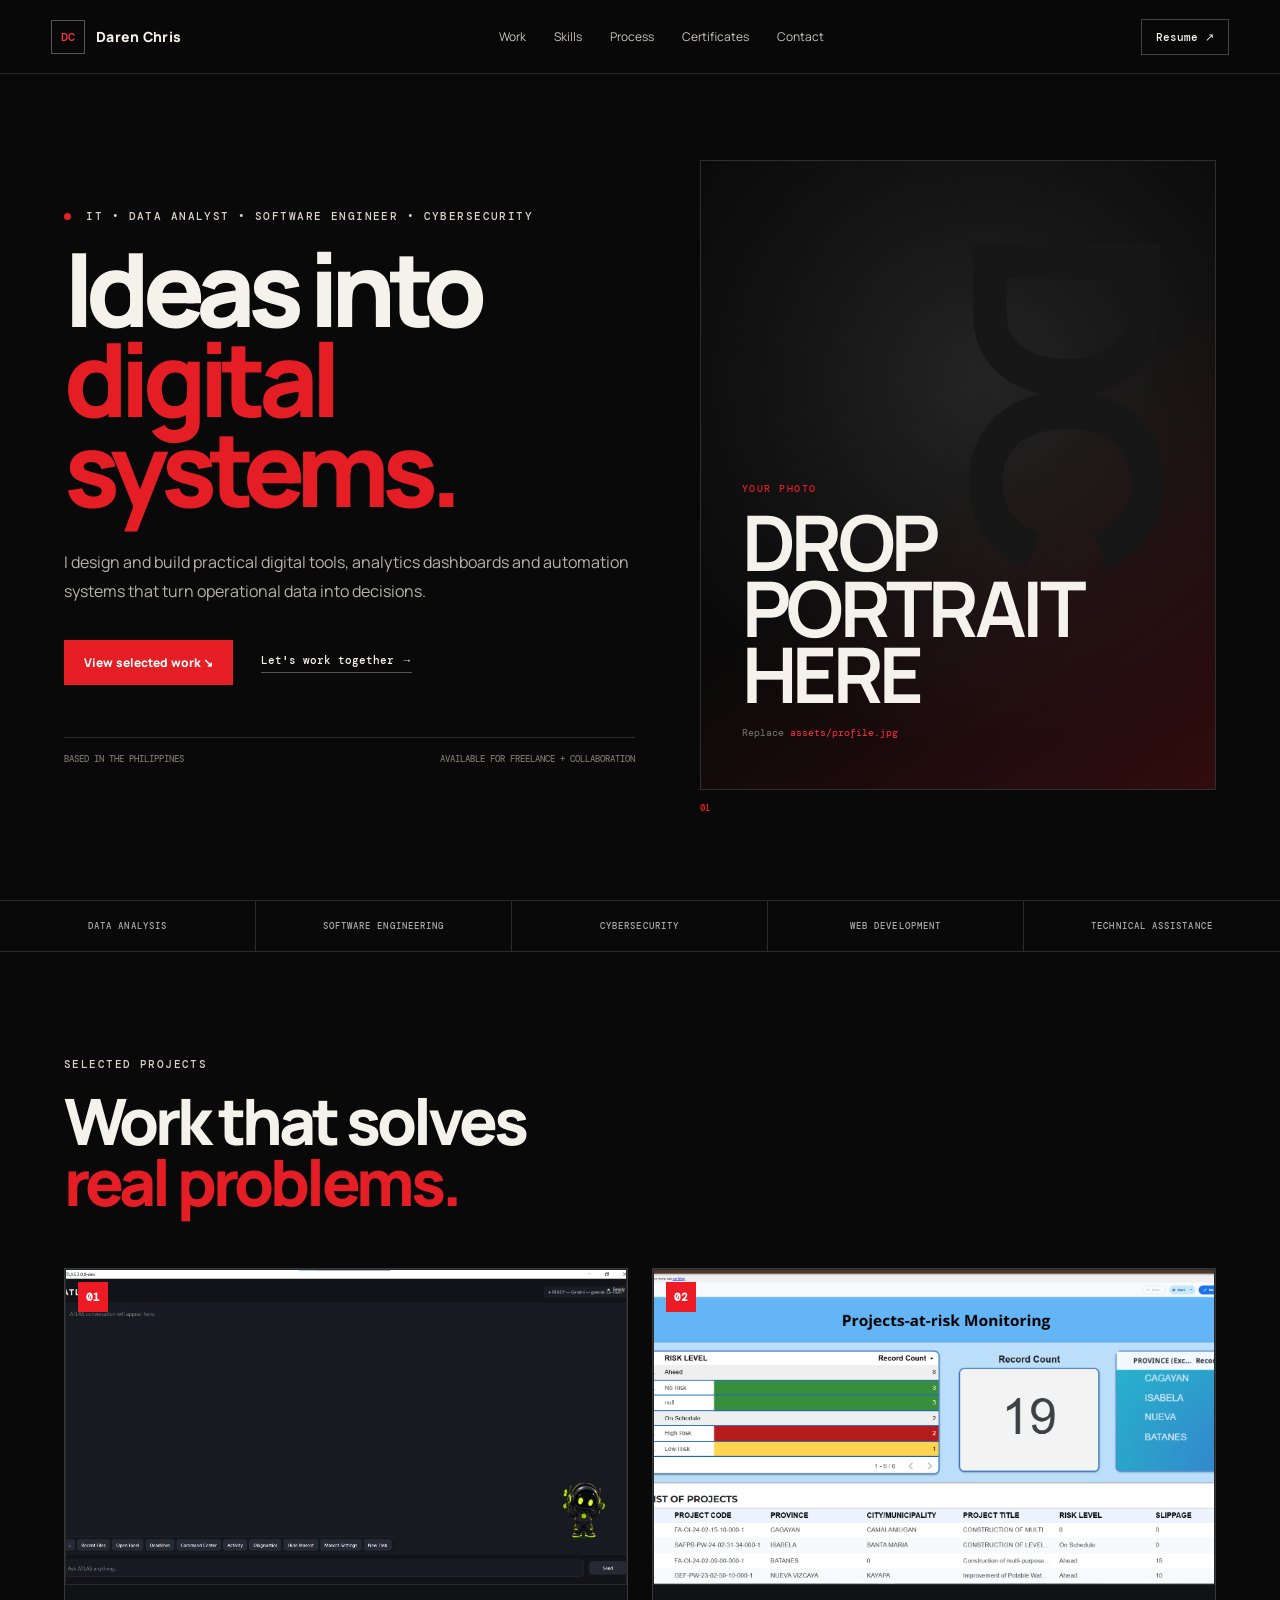
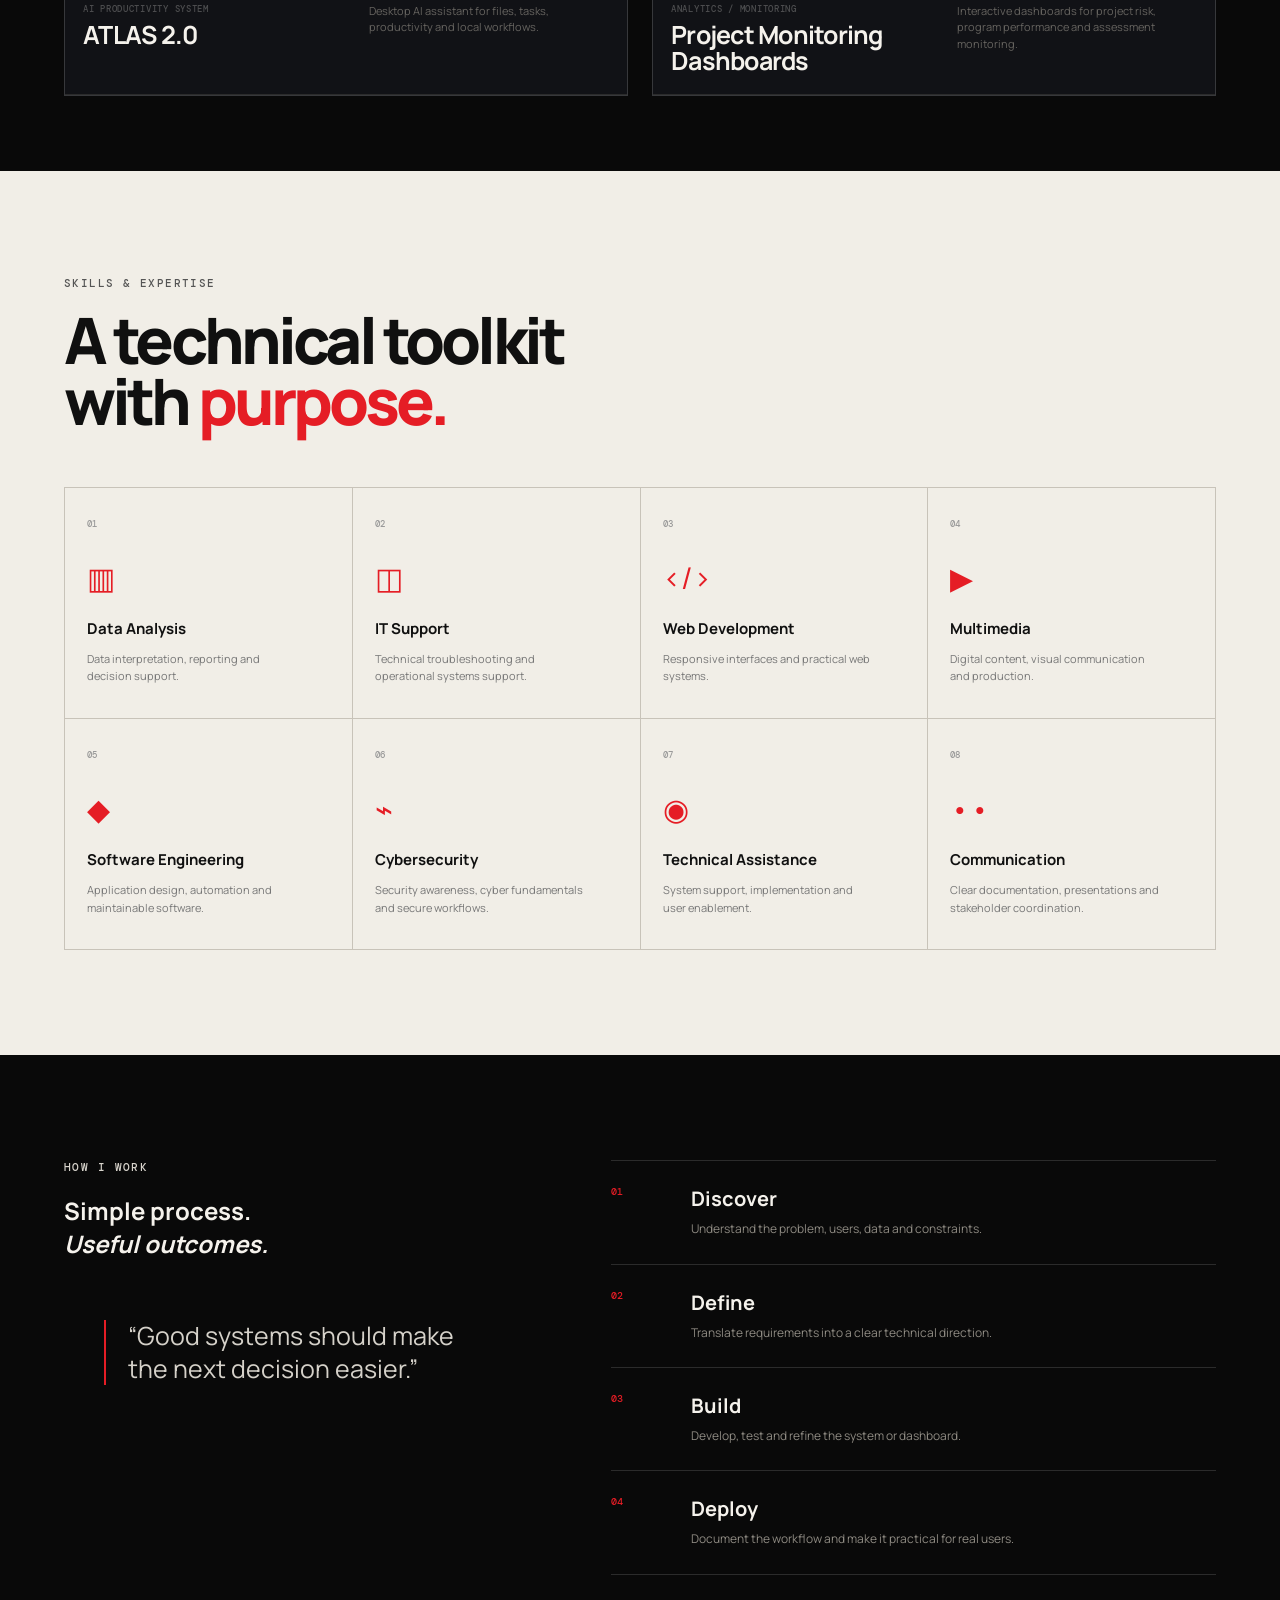
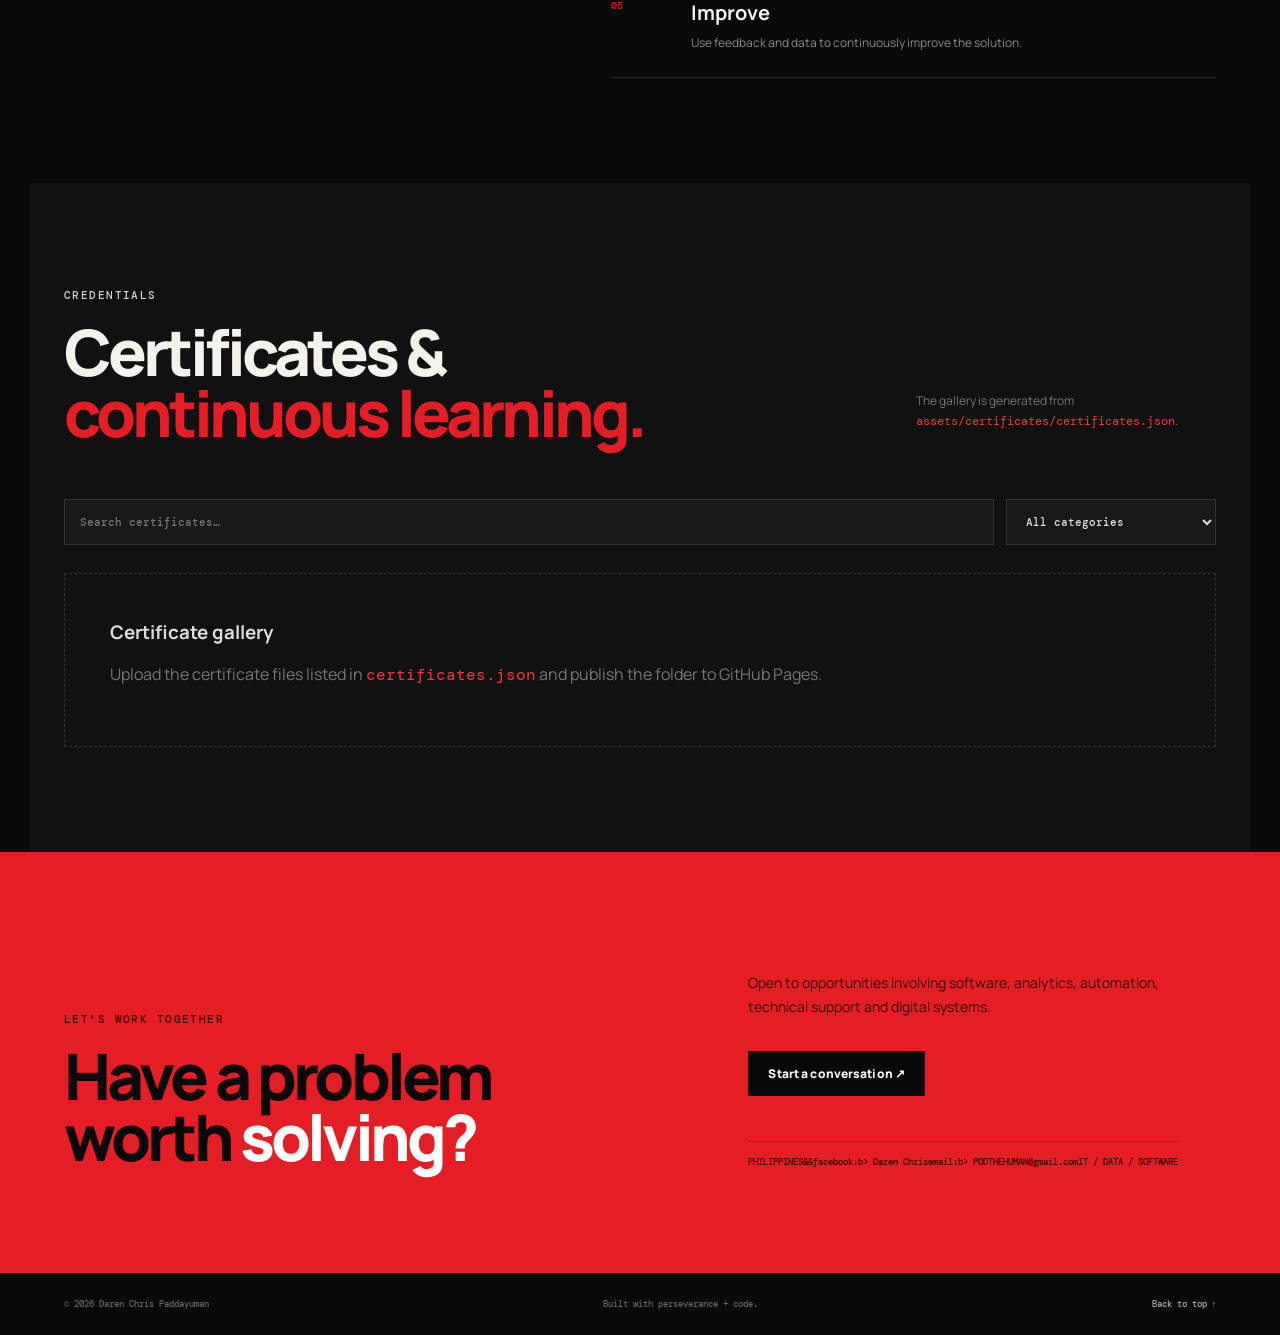
==== commit f0822ee4: "Update index.html" ====
--- a/index.html
+++ b/index.html
@@ -170,7 +170,7 @@
 
     <section id="contact" class="contact-section section-pad">
       <div><p class="eyebrow">LET'S WORK TOGETHER</p><h2>Have a problem<br>worth <em>solving?</em></h2></div>
-      <div class="contact-panel"><p>Open to opportunities involving software, analytics, automation, technical support and digital systems.</p><a class="btn btn-red" href="mailto:PODTHEHUMAN@gmail.com">Start a conversation ↗</a><div class="contact-details"><span>PHILIPPINES</span><span>facebook: Daren Chris</span><span>email: PODTHEHUMAN@gmail.com</span><span>IT / DATA / SOFTWARE</span></div></div>
+      <div class="contact-panel"><p>Open to opportunities involving software, analytics, automation, technical support and digital systems.</p><a class="btn btn-red" href="mailto:PODTHEHUMAN@gmail.com">Start a conversation ↗</a><div class="contact-details"><span>PHILIPPINES</span>&&<span><b></b>facebook:</span>b> Daren Chris</span><span><b></b>email:</span>b> PODTHEHUMAN@gmail.com</span><span>IT / DATA / SOFTWARE</span></div></div>
     </section>
   </main>
 
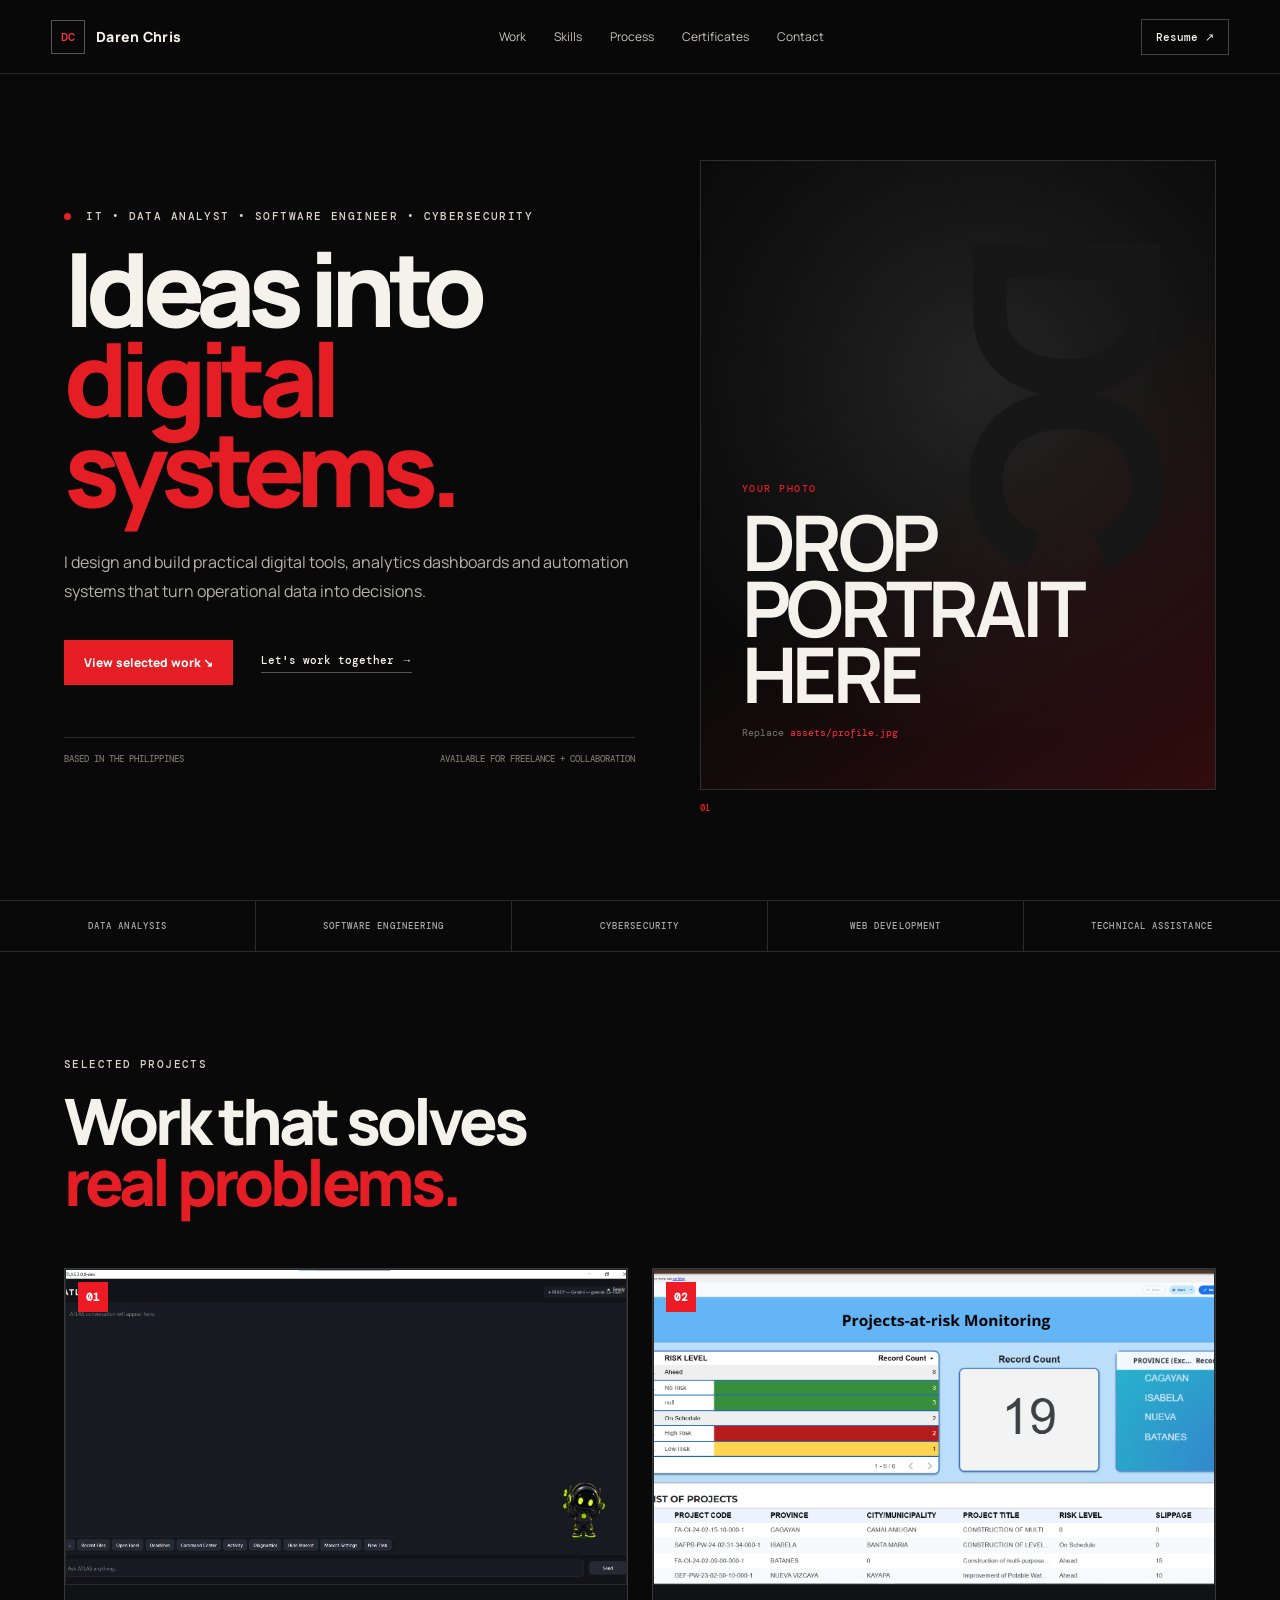
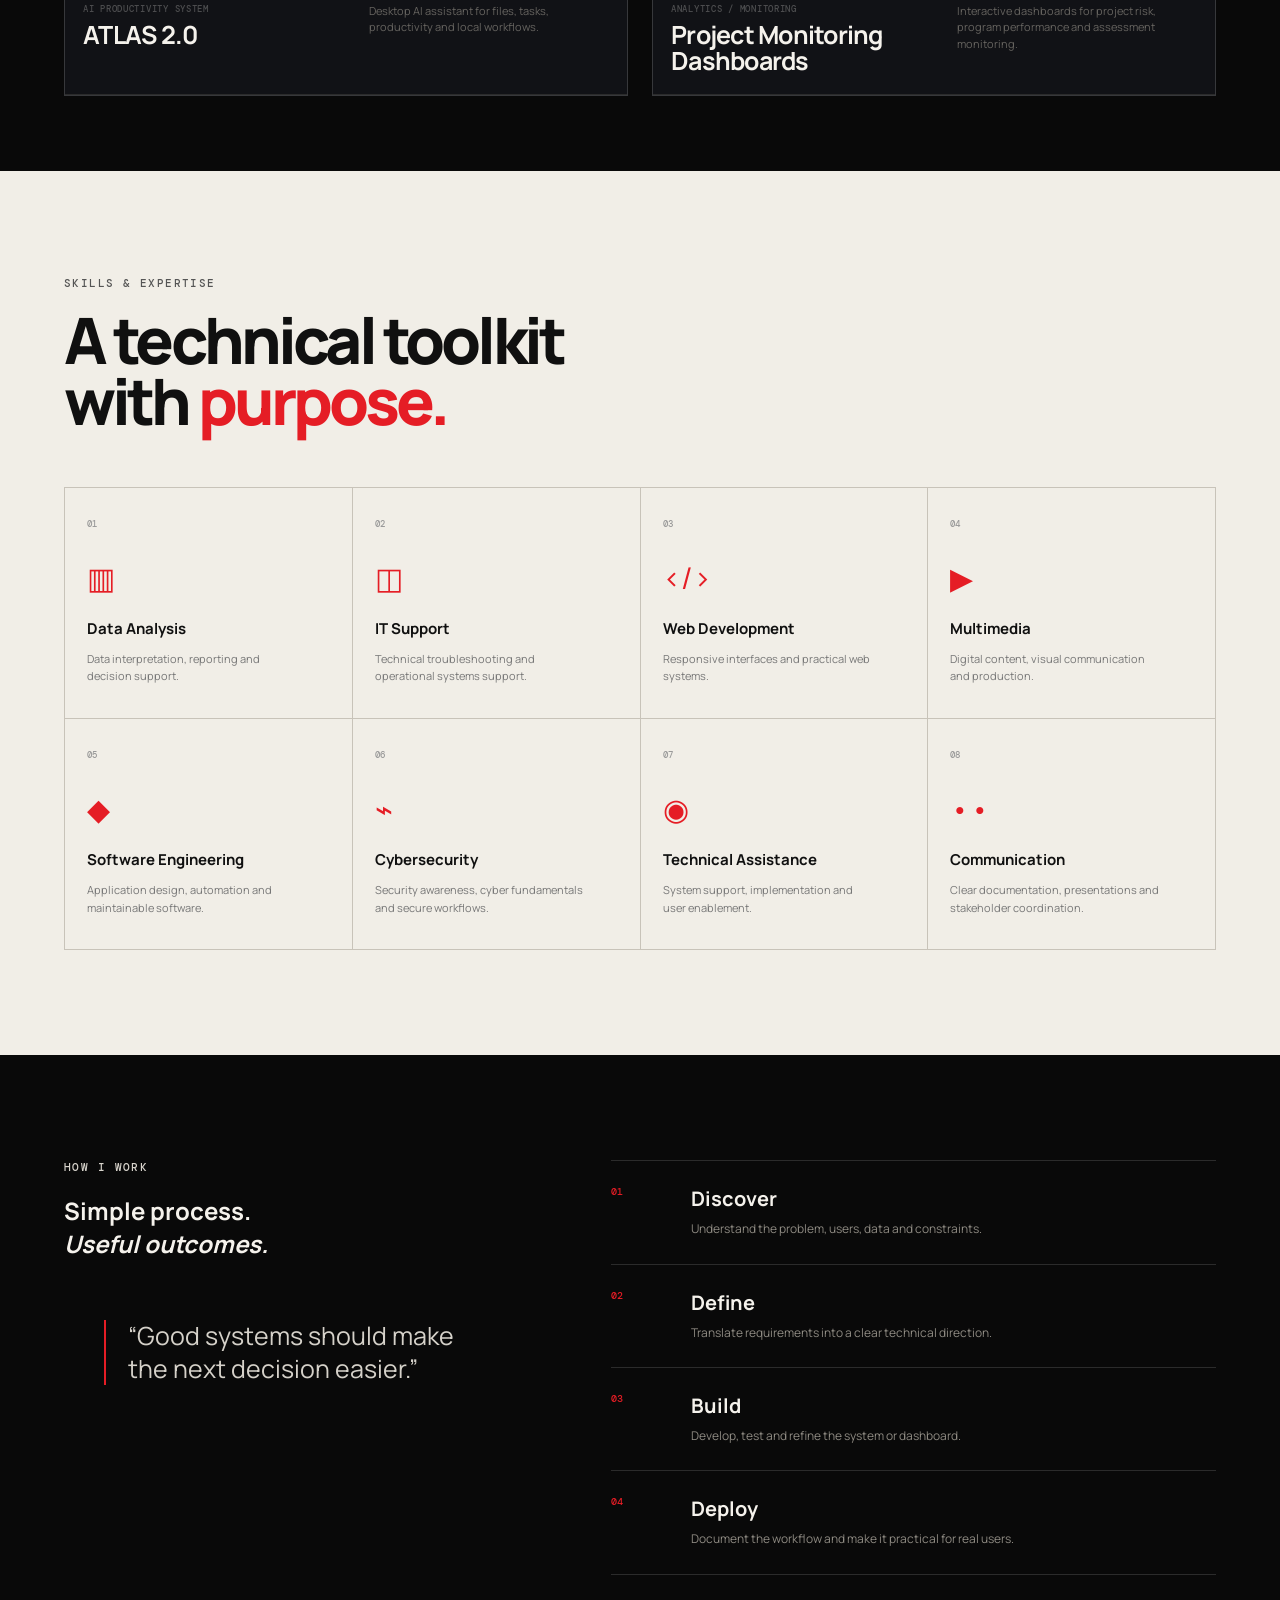
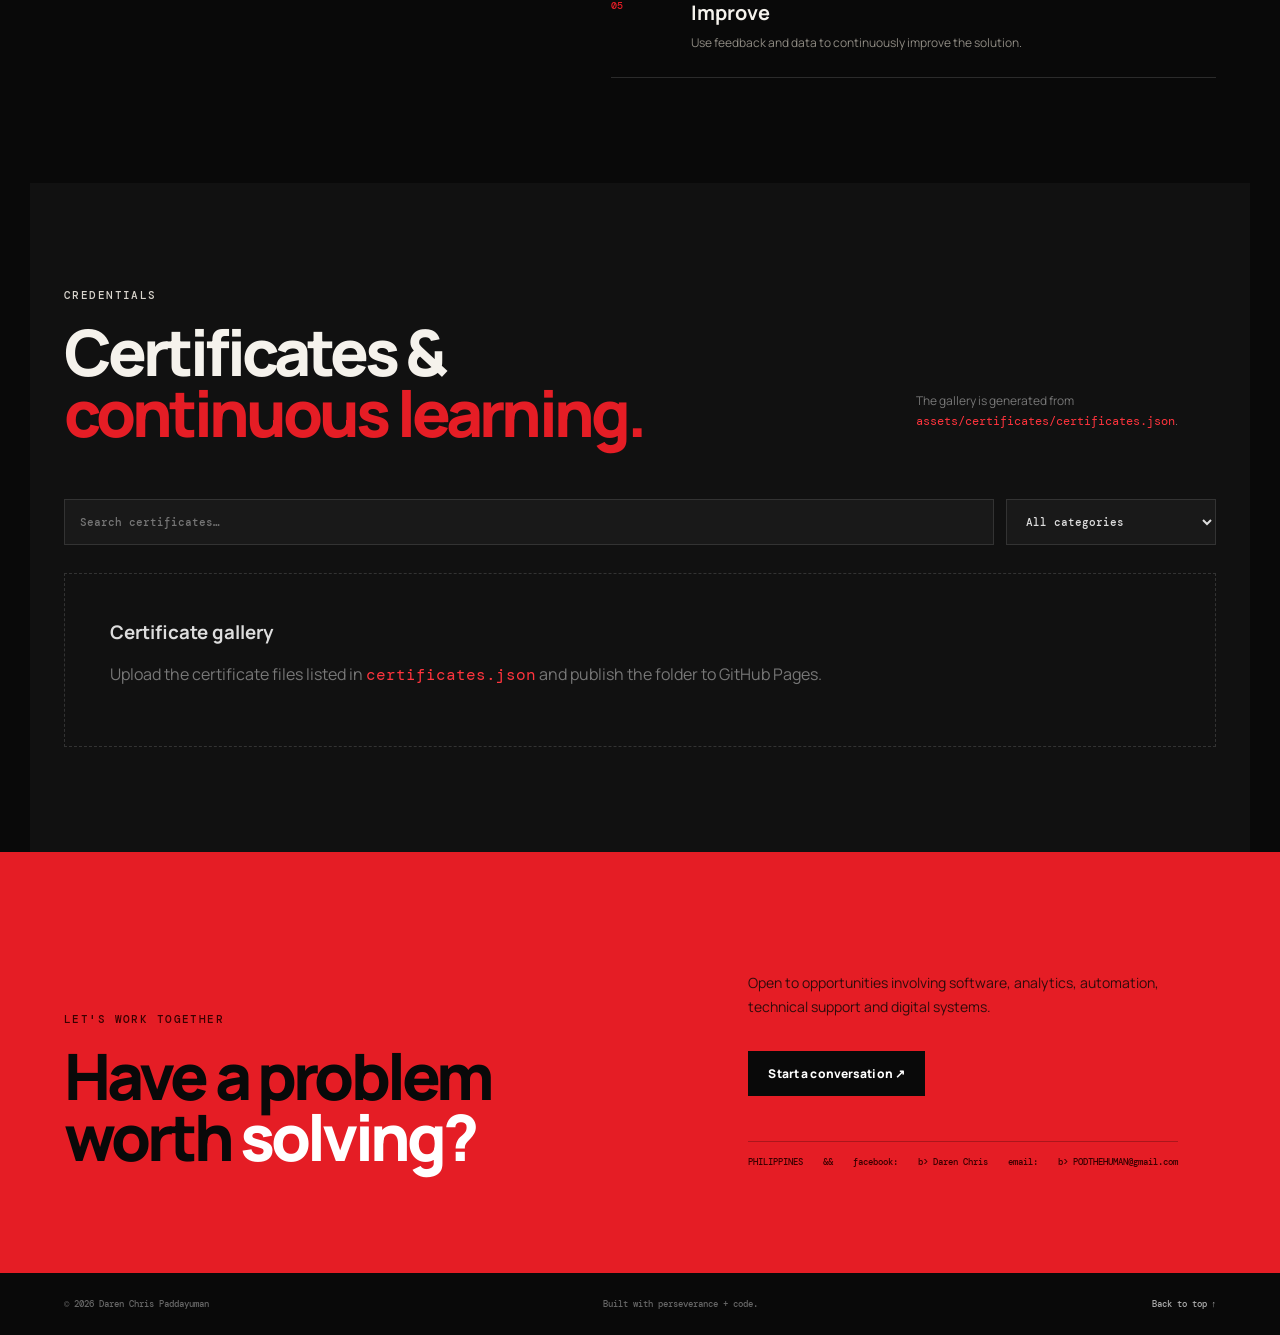
==== commit bcd4579a: "Fix contact section formatting in index.html" ====
--- a/index.html
+++ b/index.html
@@ -170,7 +170,7 @@
 
     <section id="contact" class="contact-section section-pad">
       <div><p class="eyebrow">LET'S WORK TOGETHER</p><h2>Have a problem<br>worth <em>solving?</em></h2></div>
-      <div class="contact-panel"><p>Open to opportunities involving software, analytics, automation, technical support and digital systems.</p><a class="btn btn-red" href="mailto:PODTHEHUMAN@gmail.com">Start a conversation ↗</a><div class="contact-details"><span>PHILIPPINES</span>&&<span><b></b>facebook:</span>b> Daren Chris</span><span><b></b>email:</span>b> PODTHEHUMAN@gmail.com</span><span>IT / DATA / SOFTWARE</span></div></div>
+      <div class="contact-panel"><p>Open to opportunities involving software, analytics, automation, technical support and digital systems.</p><a class="btn btn-red" href="mailto:PODTHEHUMAN@gmail.com">Start a conversation ↗</a><div class="contact-details"><span>PHILIPPINES</span>&&<span><b></b>facebook:</span>b> Daren Chris</span><span><b></b>email:</span>b> PODTHEHUMAN@gmail.com</span></div></div>
     </section>
   </main>
 
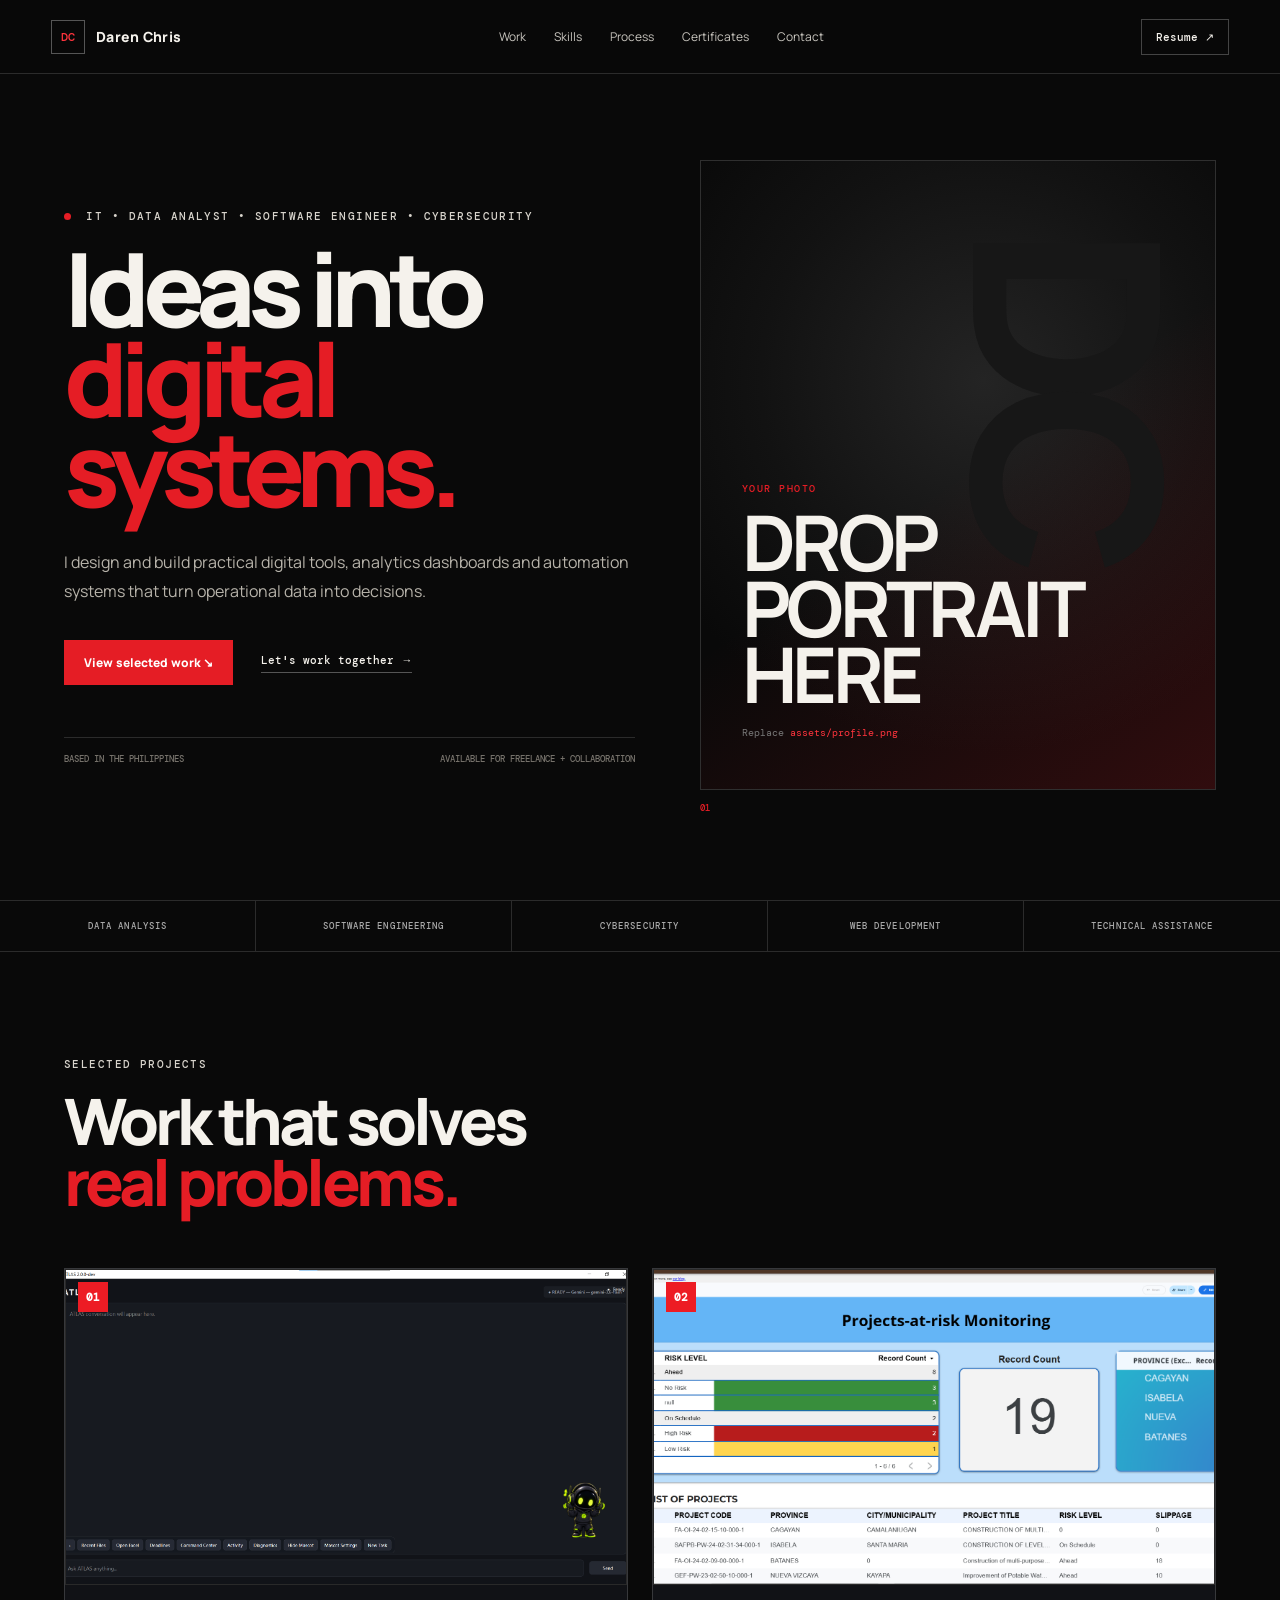
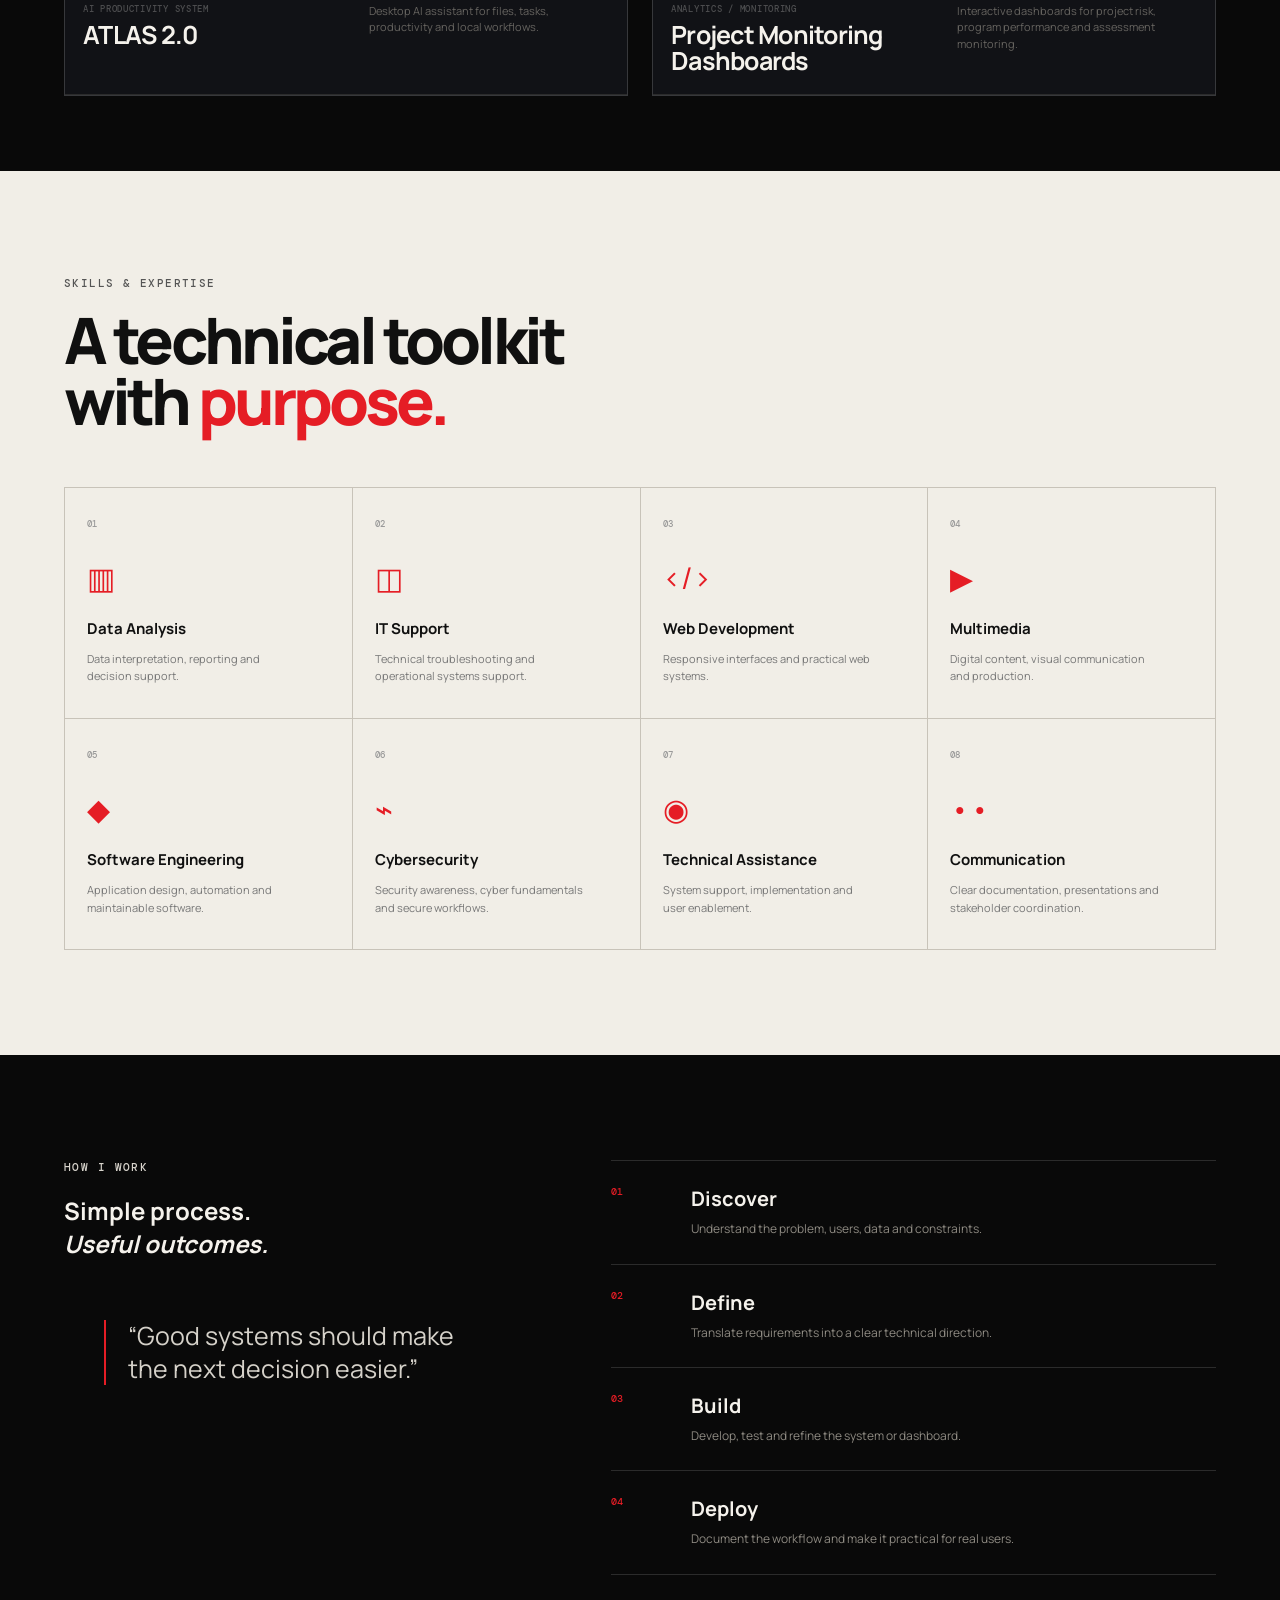
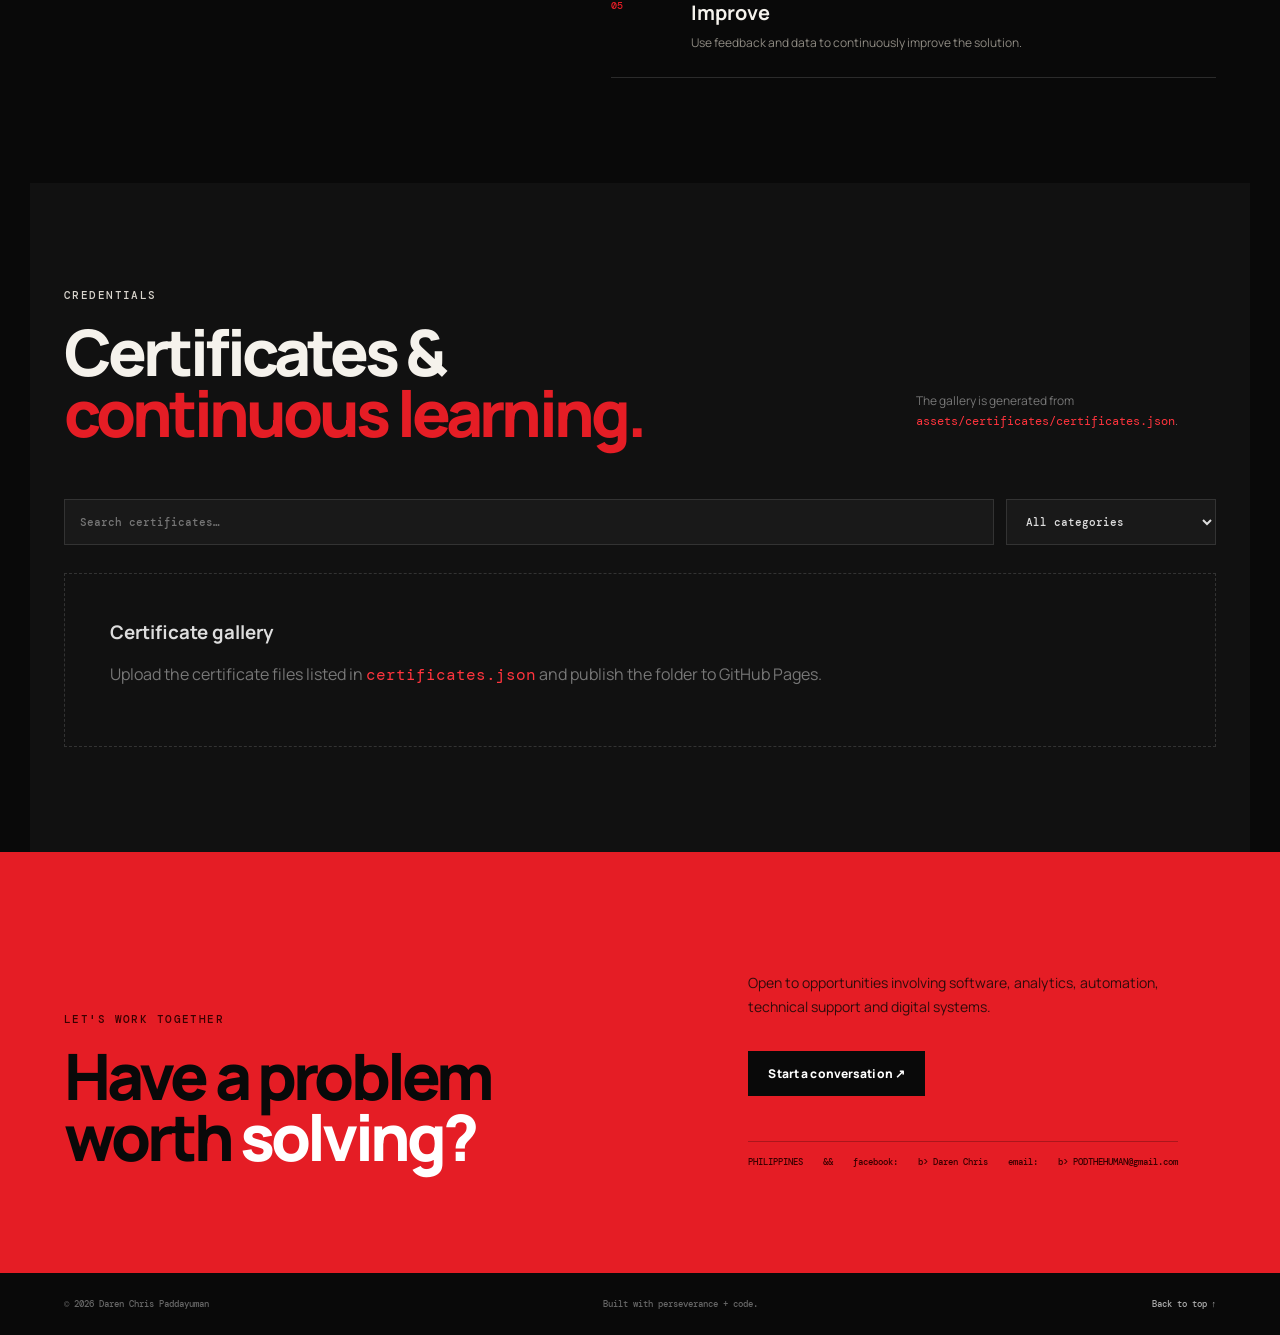
==== commit 19162e86: "Change profile image extension from jpg to png" ====
--- a/index.html
+++ b/index.html
@@ -115,7 +115,7 @@
       </div>
       <div class="hero-portrait">
         <div class="portrait-frame">
-          <div class="portrait-copy"><span class="portrait-label">YOUR PHOTO</span><strong>DROP<br>PORTRAIT<br>HERE</strong><small>Replace <code>assets/profile.jpg</code></small></div>
+          <div class="portrait-copy"><span class="portrait-label">YOUR PHOTO</span><strong>DROP<br>PORTRAIT<br>HERE</strong><small>Replace <code>assets/profile.png</code></small></div>
         </div>
         <div class="portrait-caption"><span>01</span><span></span></div>
       </div>
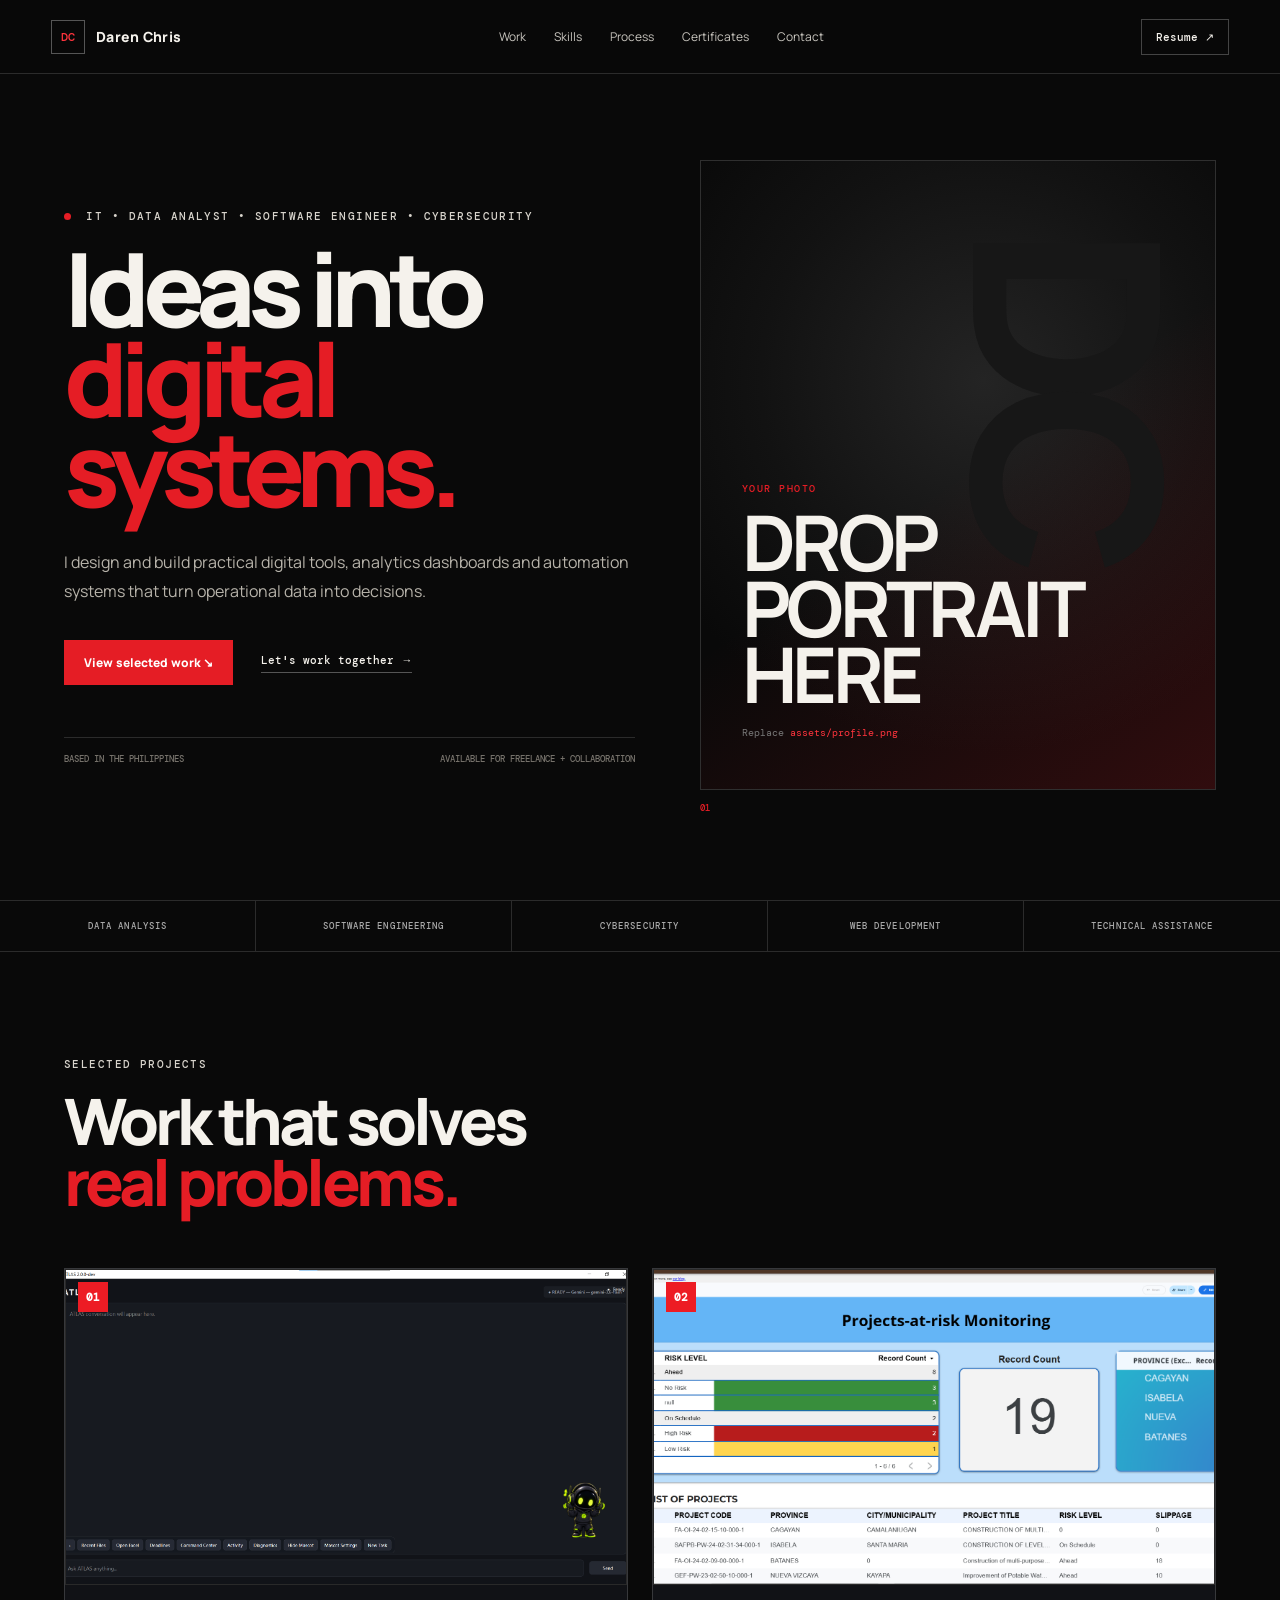
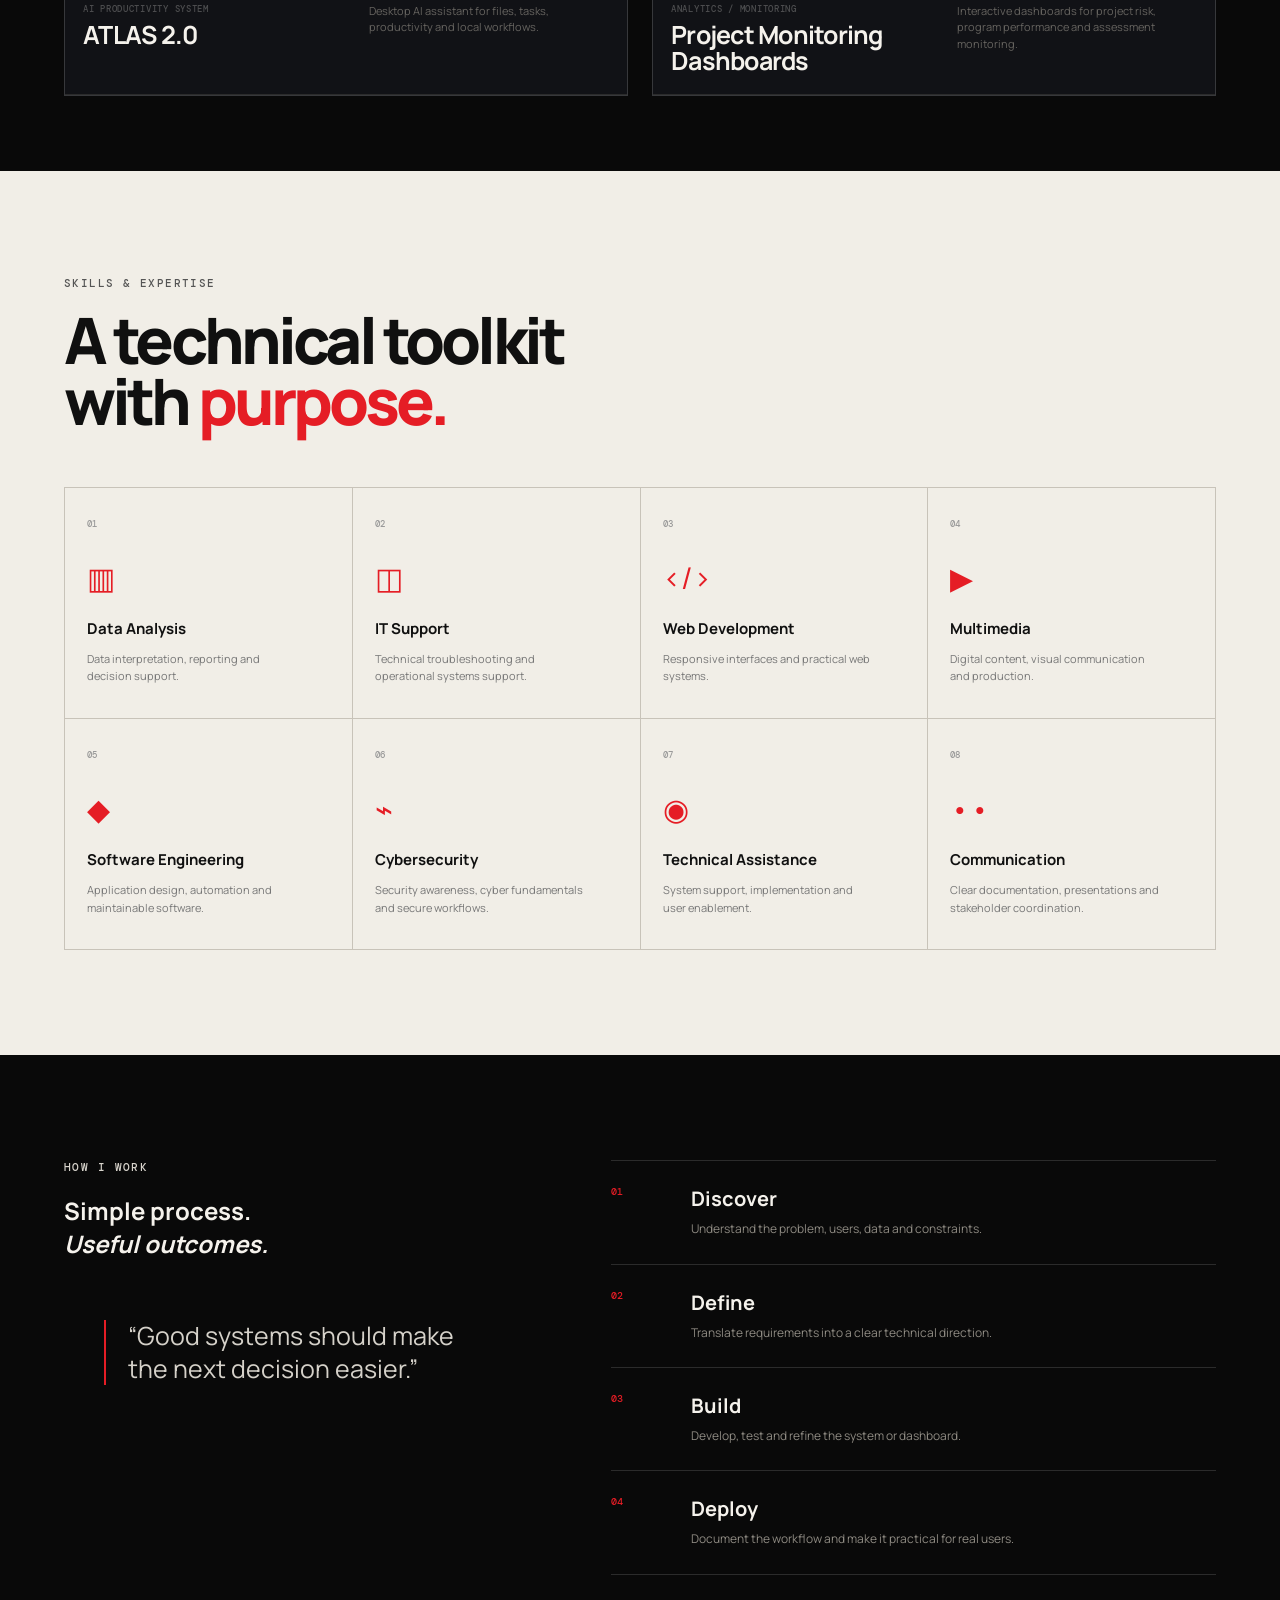
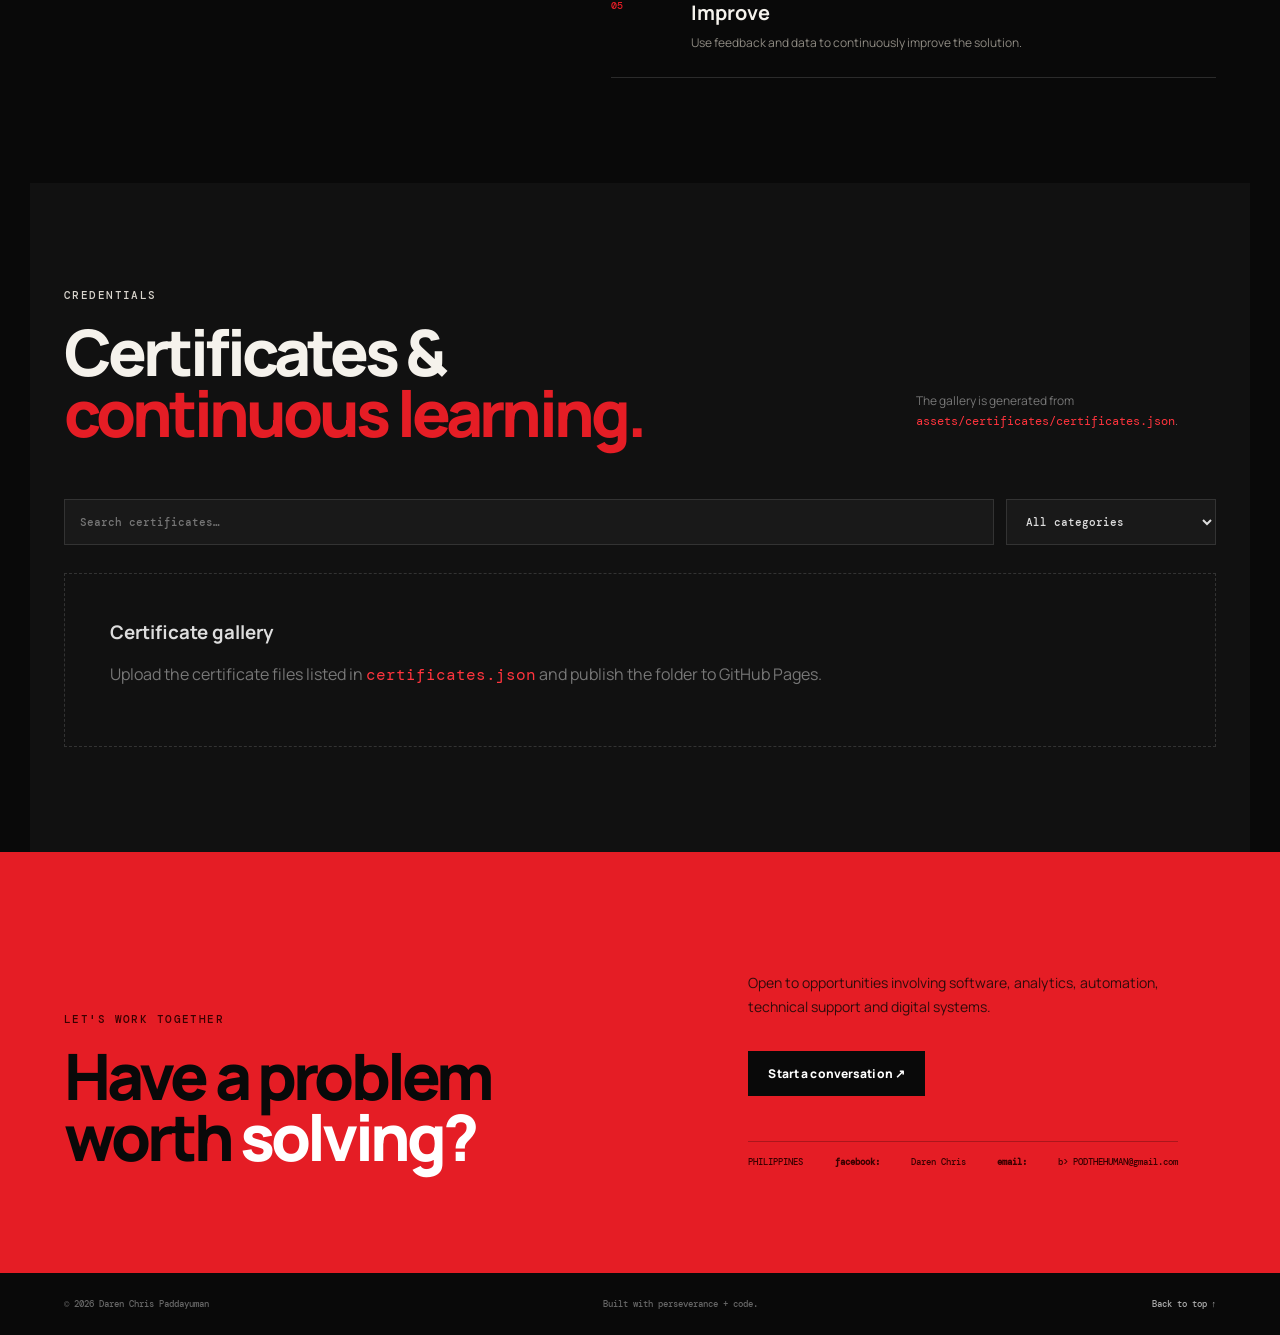
==== commit 7eb2628f: "Update index.html" ====
--- a/index.html
+++ b/index.html
@@ -170,7 +170,7 @@
 
     <section id="contact" class="contact-section section-pad">
       <div><p class="eyebrow">LET'S WORK TOGETHER</p><h2>Have a problem<br>worth <em>solving?</em></h2></div>
-      <div class="contact-panel"><p>Open to opportunities involving software, analytics, automation, technical support and digital systems.</p><a class="btn btn-red" href="mailto:PODTHEHUMAN@gmail.com">Start a conversation ↗</a><div class="contact-details"><span>PHILIPPINES</span>&&<span><b></b>facebook:</span>b> Daren Chris</span><span><b></b>email:</span>b> PODTHEHUMAN@gmail.com</span></div></div>
+      <div class="contact-panel"><p>Open to opportunities involving software, analytics, automation, technical support and digital systems.</p><a class="btn btn-red" href="mailto:PODTHEHUMAN@gmail.com">Start a conversation ↗</a><div class="contact-details"><span>PHILIPPINES</span> <span><b>facebook:</b></span>Daren Chris</span><span><b>email:</b></span>b> PODTHEHUMAN@gmail.com</span></div></div>
     </section>
   </main>
 
